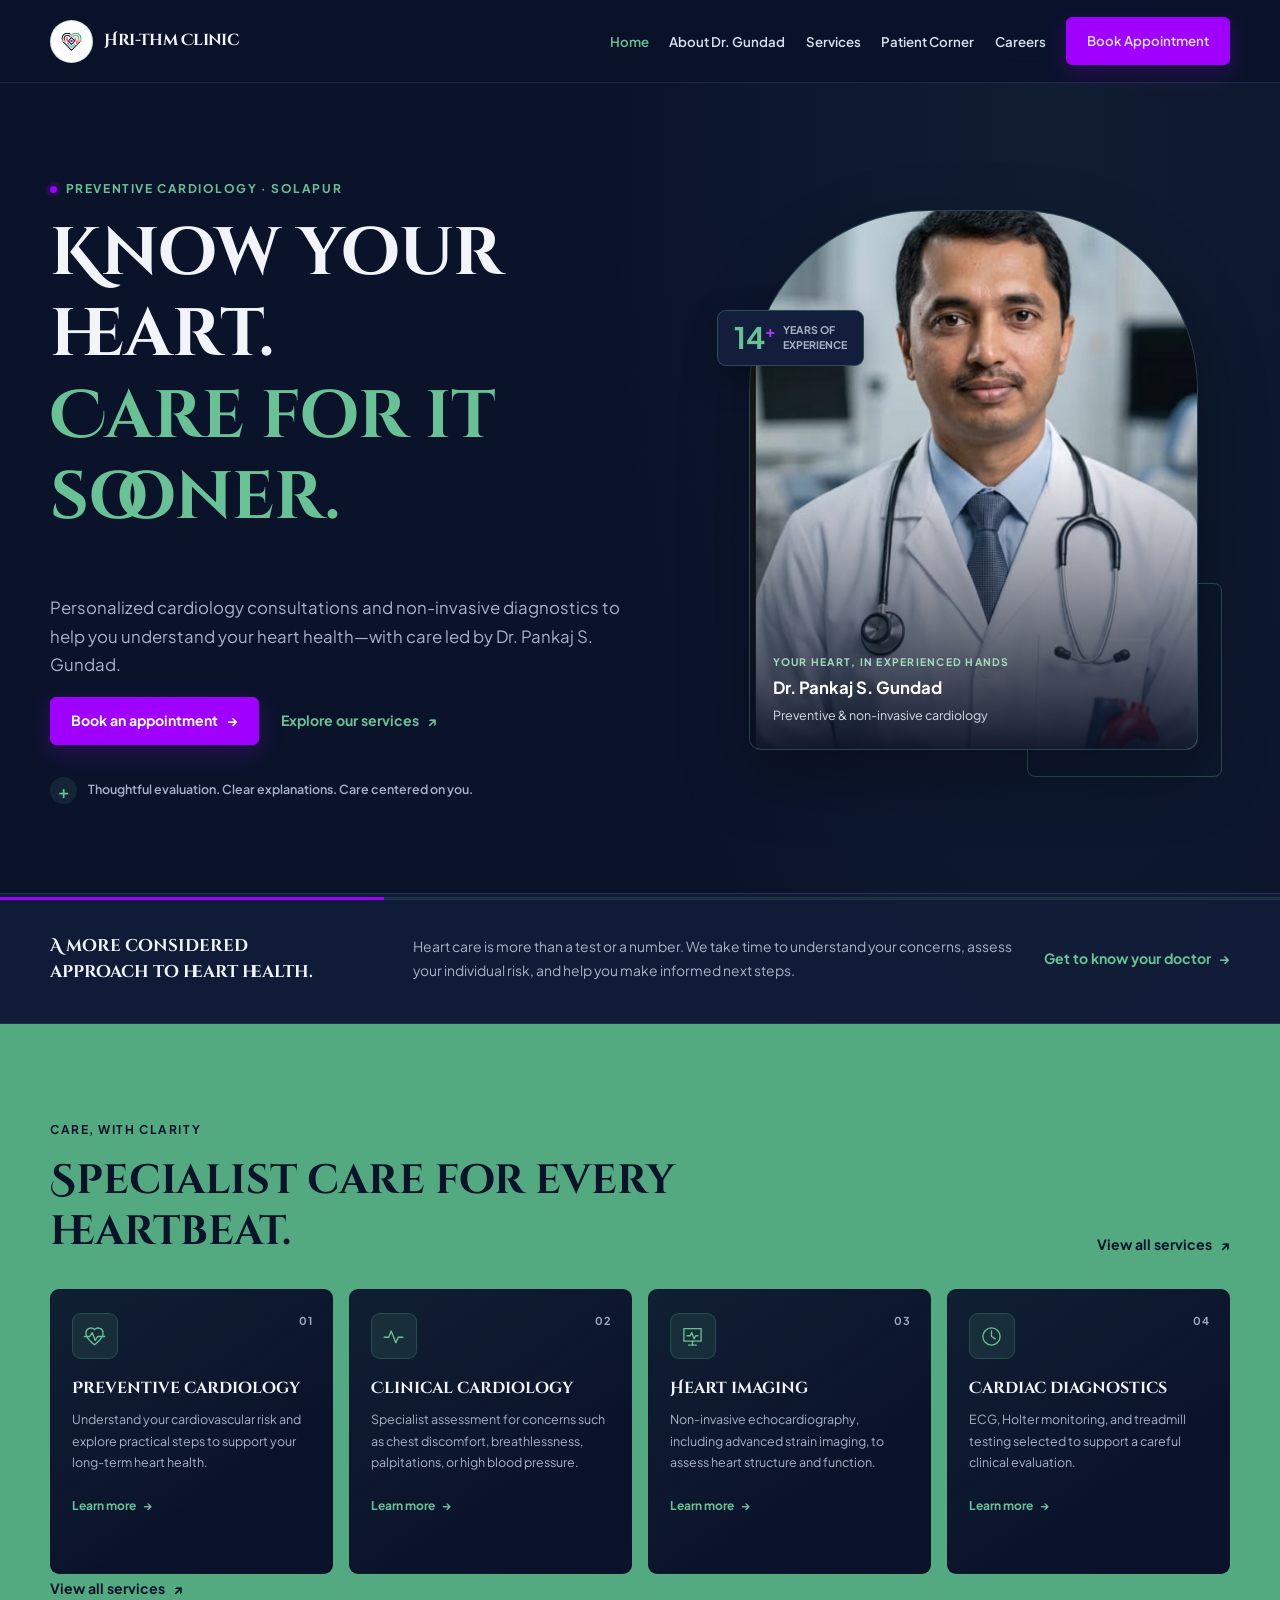
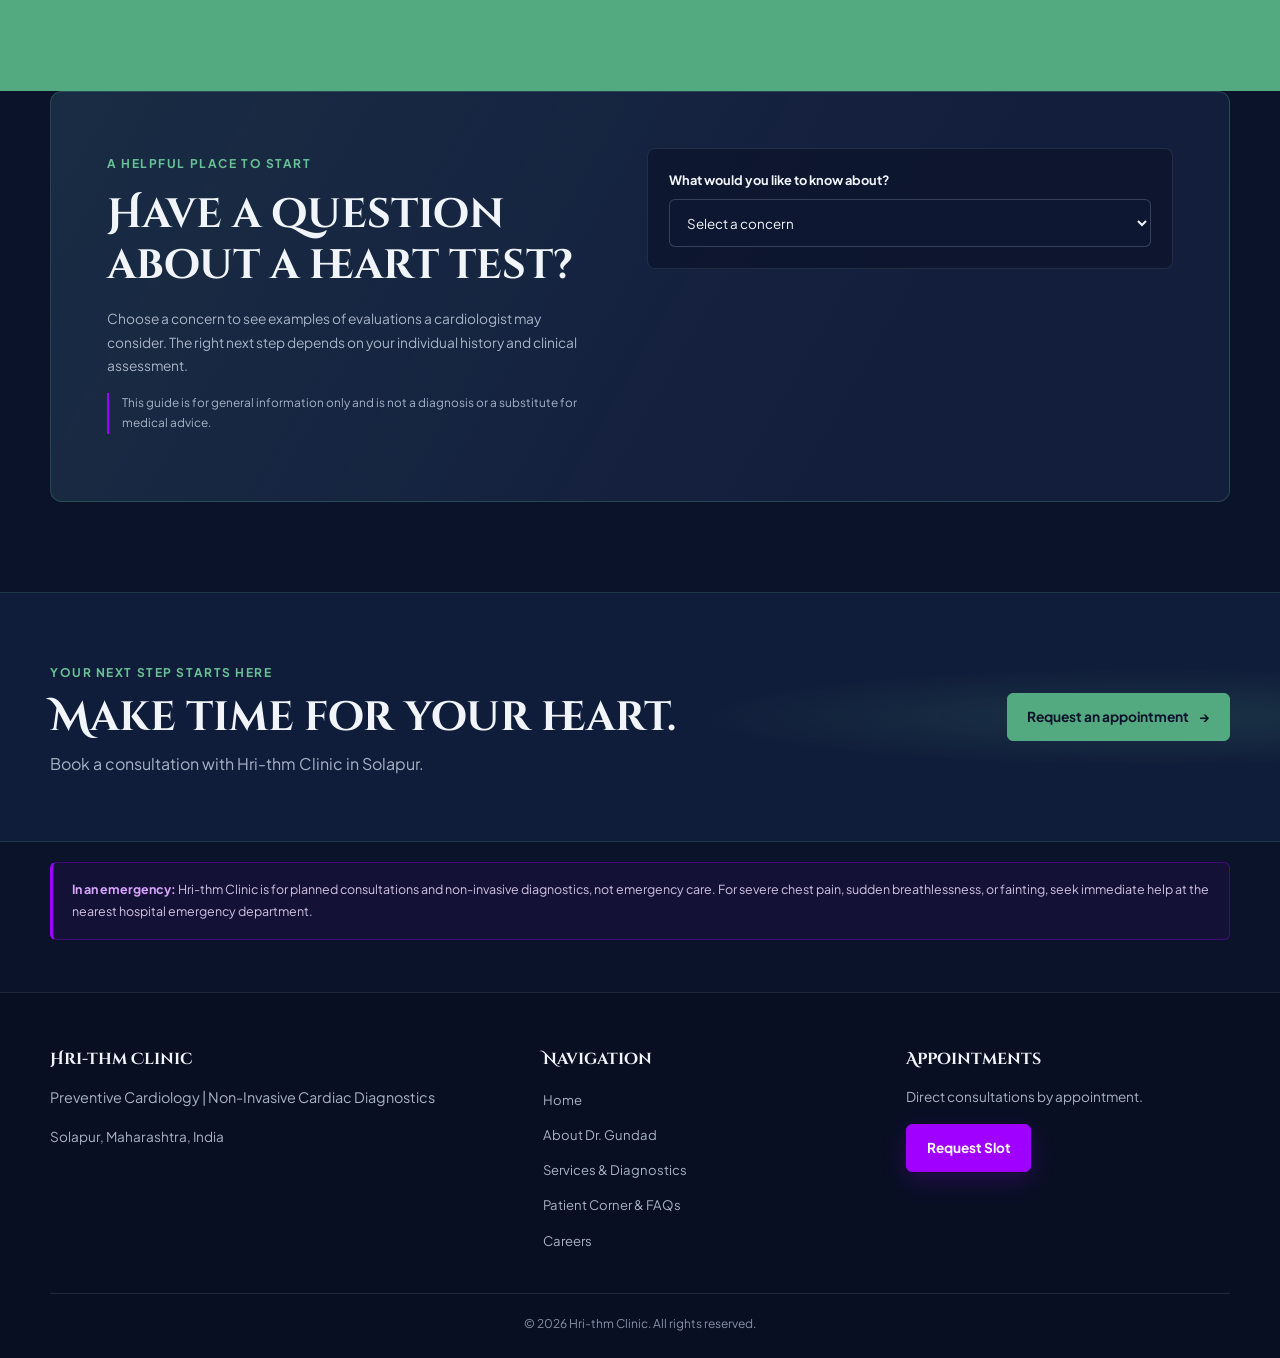
==== index.html @ 743bf2ef "Initial commit coded" ====
<!DOCTYPE html>
<html lang="en">
<head>
  <meta charset="UTF-8" />
  <meta name="viewport" content="width=device-width, initial-scale=1.0" />
  <meta name="theme-color" content="#0B132B" />
  <meta name="description" content="Thoughtful preventive cardiology and non-invasive cardiac diagnostics with Dr. Pankaj S. Gundad at Hri-thm Clinic, Solapur." />
  <title>Hri-thm Clinic | Preventive Cardiology in Solapur</title>
  <link rel="icon" href="images/favicon.svg" type="image/svg+xml" />
  <link rel="preconnect" href="https://fonts.googleapis.com" />
  <link rel="preconnect" href="https://fonts.gstatic.com" crossorigin />
  <link href="https://fonts.googleapis.com/css2?family=Cinzel+Decorative:wght@700&family=Plus+Jakarta+Sans:wght@400;500;600;700&display=swap" rel="stylesheet" />
  <link rel="stylesheet" href="css/styles.css" />
</head>
<body class="home-page">
  <a class="skip-link" href="#main-content">Skip to content</a>
  <div id="site-header"></div>

  <main id="main-content">
    <section class="home-hero">
      <div class="container home-hero-grid">
        <div class="home-hero-copy">
          <span class="home-eyebrow"><span class="eyebrow-dot"></span> Preventive cardiology · Solapur</span>
          <h1>Know your heart.<br /><span>Care for it sooner.</span></h1>
          <p>Personalized cardiology consultations and non-invasive diagnostics to help you understand your heart health—with care led by Dr. Pankaj S. Gundad.</p>
          <div class="home-hero-actions">
            <a href="book-appointment.html" class="btn btn-violet">Book an appointment <span aria-hidden="true">→</span></a>
            <a href="services.html" class="text-link">Explore our services <span aria-hidden="true">↗</span></a>
          </div>
          <div class="home-hero-note">
            <span class="note-mark" aria-hidden="true">+</span>
            <span>Thoughtful evaluation. Clear explanations. Care centered on you.</span>
          </div>
        </div>

        <div class="home-hero-visual">
          <div class="portrait-frame">
            <img src="images/dr-pankaj-gundad-pic.jpeg" alt="Dr. Pankaj S. Gundad, cardiologist at Hri-thm Clinic" fetchpriority="high" />
            <div class="portrait-caption">
              <span class="caption-label">Your heart, in experienced hands</span>
              <strong>Dr. Pankaj S. Gundad</strong>
              <span>Preventive &amp; non-invasive cardiology</span>
            </div>
          </div>
          <div class="experience-stamp" aria-label="Over 14 years of experience">
            <span class="stamp-number">14<span>+</span></span>
            <span class="stamp-copy">years of<br />experience</span>
          </div>
          <div class="visual-accent" aria-hidden="true"></div>
        </div>
      </div>
      <div class="hero-bottom-rule" aria-hidden="true"><span></span></div>
    </section>

    <section class="home-intro" aria-label="Our approach">
      <div class="container intro-grid">
        <p class="intro-kicker">A more considered<br />approach to heart health.</p>
        <p class="intro-copy">Heart care is more than a test or a number. We take time to understand your concerns, assess your individual risk, and help you make informed next steps.</p>
        <a class="intro-link" href="about.html">Get to know your doctor <span aria-hidden="true">→</span></a>
      </div>
    </section>

    <section class="home-services" id="services">
      <div class="container">
        <div class="section-heading home-section-heading">
          <div>
            <span class="home-eyebrow">Care, with clarity</span>
            <h2>Specialist care for every heartbeat.</h2>
          </div>
          <a class="text-link desktop-link" href="services.html">View all services <span aria-hidden="true">↗</span></a>
        </div>

        <div class="home-service-grid">
          <article class="home-service-card">
            <span class="service-index">01</span>
            <div class="home-service-icon" aria-hidden="true">
              <svg viewBox="0 0 32 32" fill="none"><path d="M27 11.5c0 7.5-11 15-11 15S5 19 5 11.5A6.5 6.5 0 0 1 16 7a6.5 6.5 0 0 1 11 4.5Z"/><path d="M3 16h7l3-5 4 10 3-5h9"/></svg>
            </div>
            <h3>Preventive cardiology</h3>
            <p>Understand your cardiovascular risk and explore practical steps to support your long-term heart health.</p>
            <a href="services.html" aria-label="Learn more about preventive cardiology">Learn more <span aria-hidden="true">→</span></a>
          </article>

          <article class="home-service-card">
            <span class="service-index">02</span>
            <div class="home-service-icon" aria-hidden="true">
              <svg viewBox="0 0 32 32" fill="none"><path d="M4 17h6l3-8 6 15 3-7h6"/></svg>
            </div>
            <h3>Clinical cardiology</h3>
            <p>Specialist assessment for concerns such as chest discomfort, breathlessness, palpitations, or high blood pressure.</p>
            <a href="services.html" aria-label="Learn more about clinical cardiology">Learn more <span aria-hidden="true">→</span></a>
          </article>

          <article class="home-service-card">
            <span class="service-index">03</span>
            <div class="home-service-icon" aria-hidden="true">
              <svg viewBox="0 0 32 32" fill="none"><path d="M5 6h22v16H5z"/><path d="M11 27h10M16 22v5M9 15h4l2-4 3 8 2-4h3"/></svg>
            </div>
            <h3>Heart imaging</h3>
            <p>Non-invasive echocardiography, including advanced strain imaging, to assess heart structure and function.</p>
            <a href="services.html" aria-label="Learn more about heart imaging">Learn more <span aria-hidden="true">→</span></a>
          </article>

          <article class="home-service-card">
            <span class="service-index">04</span>
            <div class="home-service-icon" aria-hidden="true">
              <svg viewBox="0 0 32 32" fill="none"><circle cx="16" cy="16" r="11"/><path d="M16 9v7l5 3"/></svg>
            </div>
            <h3>Cardiac diagnostics</h3>
            <p>ECG, Holter monitoring, and treadmill testing selected to support a careful clinical evaluation.</p>
            <a href="services.html" aria-label="Learn more about cardiac diagnostics">Learn more <span aria-hidden="true">→</span></a>
          </article>
        </div>
        <a class="text-link mobile-link" href="services.html">View all services <span aria-hidden="true">↗</span></a>
      </div>
    </section>

    <section class="home-finder" aria-labelledby="finder-heading">
      <div class="container">
        <div class="finder-panel">
          <div class="finder-copy">
            <span class="home-eyebrow">A helpful place to start</span>
            <h2 id="finder-heading">Have a question about a heart test?</h2>
            <p>Choose a concern to see examples of evaluations a cardiologist may consider. The right next step depends on your individual history and clinical assessment.</p>
            <p class="finder-disclaimer">This guide is for general information only and is not a diagnosis or a substitute for medical advice.</p>
          </div>
          <div class="finder-control">
            <label for="symptomSelector">What would you like to know about?</label>
            <select id="symptomSelector" class="finder-select">
              <option value="">Select a concern</option>
              <option value="palpitations">Palpitations or irregular heartbeats</option>
              <option value="breathless">Breathlessness or chest discomfort during activity</option>
              <option value="hypertension">High blood pressure or long-standing diabetes</option>
              <option value="family">Family history of premature heart disease</option>
              <option value="chemo">Heart monitoring during or after cancer therapy</option>
            </select>
            <div id="finderResult" class="finder-result" aria-live="polite" aria-atomic="true">
              <h3 id="resultTitle"></h3>
              <p id="resultDesc"></p>
            </div>
          </div>
        </div>
      </div>
    </section>

    <section class="home-cta">
      <div class="container home-cta-inner">
        <div>
          <span class="home-eyebrow">Your next step starts here</span>
          <h2>Make time for your heart.</h2>
          <p>Book a consultation with Hri-thm Clinic in Solapur.</p>
        </div>
        <a href="book-appointment.html" class="btn btn-light">Request an appointment <span aria-hidden="true">→</span></a>
      </div>
    </section>

    <div class="container home-emergency-wrap">
      <aside class="emergency-banner" aria-label="Emergency notice">
        <strong>In an emergency:</strong> Hri-thm Clinic is for planned consultations and non-invasive diagnostics, not emergency care. For severe chest pain, sudden breathlessness, or fainting, seek immediate help at the nearest hospital emergency department.
      </aside>
    </div>
  </main>

  <div id="site-footer"></div>
  <script src="assets/main.js"></script>
  <script src="assets/test-finder.js"></script>
</body>
</html>
---- css/styles.css ----
:root {
  color-scheme: dark;
  --navy: #0B132B;
  --navy-deep: #080F23;
  --navy-raised: #131E3D;
  --navy-soft: #1A294A;
  --green: #53AA81;
  --green-bright: #69C295;
  --green-muted: rgba(83, 170, 129, 0.13);
  --violet: #9F00FF;
  --violet-hover: #B733FF;
  --text: #F1F5F9;
  --muted: #A7B3C5;
  --bg-dark: var(--navy);
  --card-bg: var(--navy-raised);
  --brand-green: var(--green);
  --text-muted: var(--muted);
  --line: rgba(148, 163, 184, 0.16);
  --font-heading: 'Cinzel Decorative', Georgia, serif;
  --font-body: 'TT Drugs', 'Plus Jakarta Sans', Arial, sans-serif;
  --container: 1180px;
}

* {
  box-sizing: border-box;
}

html {
  scroll-behavior: smooth;
}

body {
  min-width: 320px;
  margin: 0;
  overflow-x: hidden;
  background:
    radial-gradient(ellipse at 82% 4%, rgba(83, 170, 129, 0.07), transparent 28rem),
    var(--navy);
  color: var(--text);
  font-family: var(--font-body);
  font-size: 16px;
  line-height: 1.7;
}

body,
button,
input,
select,
textarea {
  font-family: var(--font-body);
}

img {
  display: block;
  max-width: 100%;
}

a {
  color: var(--green-bright);
}

a:focus-visible,
button:focus-visible,
input:focus-visible,
select:focus-visible,
textarea:focus-visible,
summary:focus-visible {
  outline: 3px solid var(--violet);
  outline-offset: 4px;
}

h1,
h2,
h3,
h4,
.brand-font {
  margin-top: 0;
  color: var(--text);
  font-family: var(--font-heading);
  font-weight: 700;
  line-height: 1.25;
}

h1 {
  font-size: clamp(2.2rem, 5vw, 4.25rem);
}

h2 {
  font-size: clamp(1.7rem, 3.2vw, 2.65rem);
}

h3 {
  font-size: 1.2rem;
}

p {
  margin-top: 0;
  color: var(--muted);
}

.container {
  width: min(var(--container), calc(100% - 3rem));
  margin-inline: auto;
}

.skip-link {
  position: absolute;
  z-index: 2000;
  top: -4rem;
  left: 1rem;
  padding: 0.65rem 1rem;
  border-radius: 0 0 8px 8px;
  background: var(--green);
  color: var(--navy);
  font-weight: 700;
}

.skip-link:focus {
  top: 0;
}

header {
  position: sticky;
  z-index: 1000;
  top: 0;
  border-bottom: 1px solid var(--line);
  background: rgba(11, 19, 43, 0.94);
  backdrop-filter: blur(18px);
}

.nav-wrapper {
  position: relative;
  display: flex;
  min-height: 82px;
  align-items: center;
  justify-content: space-between;
  gap: 1.5rem;
}

.brand-logo {
  display: inline-flex;
  flex: 0 0 auto;
  align-items: center;
  gap: 0.7rem;
  color: var(--text);
  text-decoration: none;
}

.brand-logo img {
  width: 43px;
  height: 43px;
  padding: 3px;
  border: 1px solid rgba(83, 170, 129, 0.3);
  border-radius: 50%;
  background: #fff;
  object-fit: contain;
}

.brand-logo span {
  font-family: var(--font-heading);
  font-size: 1rem;
  font-weight: 700;
  letter-spacing: -0.035em;
}

.nav-links {
  display: flex;
  align-items: center;
  gap: clamp(0.75rem, 1.6vw, 1.5rem);
  margin: 0;
  padding: 0;
  list-style: none;
}

.nav-links a {
  color: #D8E0EB;
  font-size: 0.83rem;
  font-weight: 600;
  text-decoration: none;
  transition: color 180ms ease, background 180ms ease;
}

.nav-links a:hover,
.nav-links a.active:not(.btn) {
  color: var(--green-bright);
}

.nav-toggle {
  display: none;
  width: 44px;
  height: 44px;
  padding: 10px;
  border: 1px solid rgba(83, 170, 129, 0.35);
  border-radius: 8px;
  background: var(--navy-raised);
  cursor: pointer;
}

.nav-toggle span {
  display: block;
  width: 100%;
  height: 2px;
  margin: 4px 0;
  border-radius: 2px;
  background: var(--text);
}

.btn {
  display: inline-flex;
  min-height: 48px;
  align-items: center;
  justify-content: center;
  gap: 0.55rem;
  padding: 0.75rem 1.25rem;
  border: 1px solid transparent;
  border-radius: 6px;
  font-size: 0.88rem;
  font-weight: 700;
  line-height: 1.2;
  text-align: center;
  text-decoration: none;
  cursor: pointer;
  transition: background 180ms ease, border-color 180ms ease, transform 180ms ease, box-shadow 180ms ease;
}

.btn:hover {
  transform: translateY(-2px);
}

.btn-violet {
  border-color: var(--violet);
  background: var(--violet);
  color: #fff;
  box-shadow: 0 8px 24px rgba(159, 0, 255, 0.2);
}

.btn-violet:hover {
  border-color: var(--violet-hover);
  background: var(--violet-hover);
  color: #fff;
  box-shadow: 0 10px 28px rgba(159, 0, 255, 0.32);
}

.btn-outline-green {
  border-color: var(--green);
  background: transparent;
  color: var(--green-bright);
}

.btn-outline-green:hover {
  background: var(--green-muted);
}

section {
  padding-block: clamp(3.5rem, 7vw, 6rem);
}

.hero,
.page-hero {
  position: relative;
  overflow: hidden;
  padding-block: clamp(3.5rem, 7vw, 6rem);
  border-bottom: 1px solid var(--line);
  background:
    radial-gradient(ellipse at 82% 30%, rgba(83, 170, 129, 0.12), transparent 32rem),
    linear-gradient(120deg, var(--navy) 15%, #0e1a35 100%);
}

.hero-grid {
  display: grid;
  grid-template-columns: minmax(0, 1.15fr) minmax(280px, 0.85fr);
  align-items: center;
  gap: clamp(2.5rem, 7vw, 6rem);
}

.hero-tag,
.eyebrow {
  display: inline-flex;
  align-items: center;
  gap: 0.55rem;
  margin-bottom: 1rem;
  color: var(--green-bright);
  font-size: 0.75rem;
  font-weight: 700;
  letter-spacing: 0.13em;
  line-height: 1.5;
  text-transform: uppercase;
}

.hero-tag::before,
.eyebrow::before {
  width: 7px;
  height: 7px;
  border-radius: 50%;
  background: var(--violet);
  box-shadow: 0 0 0 4px rgba(159, 0, 255, 0.14);
  content: "";
}

.hero h1,
.page-hero h1 {
  max-width: 780px;
  margin-bottom: 1.25rem;
  color: #fff;
  font-size: clamp(2.2rem, 4.6vw, 3.8rem);
}

.hero-content > p,
.page-hero p {
  max-width: 650px;
  margin-bottom: 1.5rem;
  font-size: 1.02rem;
}

.hero-content .hero-lead {
  color: var(--green-bright);
  font-size: 1.05rem;
  font-weight: 600;
}

.hero-actions {
  display: flex;
  flex-wrap: wrap;
  gap: 0.85rem;
}

.hero-card-preview {
  position: relative;
  padding: clamp(1.5rem, 4vw, 2.5rem);
  border: 1px solid rgba(83, 170, 129, 0.3);
  border-radius: 12px;
  background:
    linear-gradient(145deg, rgba(83, 170, 129, 0.1), transparent 70%),
    var(--navy-raised);
  text-align: center;
  box-shadow: 0 24px 70px rgba(0, 0, 0, 0.2);
}

.hero-card-preview img {
  width: 136px;
  height: 136px;
  margin: 0 auto 1.2rem;
  border: 3px solid var(--green);
  border-radius: 50%;
  background: var(--navy-soft);
  object-fit: cover;
  object-position: center 24%;
}

.hero-card-preview h3 {
  margin-bottom: 0.45rem;
}

.hero-card-preview h2 {
  margin-bottom: 0.45rem;
  font-size: 1.25rem;
}

.hero-card-preview p {
  margin-bottom: 0.6rem;
  font-size: 0.88rem;
}

.badge-list {
  display: flex;
  flex-wrap: wrap;
  justify-content: center;
  gap: 0.5rem;
  margin-top: 1rem;
}

.badge {
  padding: 0.35rem 0.65rem;
  border: 1px solid rgba(83, 170, 129, 0.35);
  border-radius: 999px;
  background: var(--green-muted);
  color: #9DDBB9;
  font-size: 0.7rem;
  font-weight: 600;
}

.section-header {
  max-width: 760px;
  margin: 0 auto 2.5rem;
  text-align: center;
}

.section-header h2 {
  margin-bottom: 0.75rem;
}

.section-header p {
  margin-bottom: 0;
}

.services-grid {
  display: grid;
  grid-template-columns: repeat(auto-fit, minmax(min(100%, 250px), 1fr));
  gap: 1.2rem;
}

.service-card {
  position: relative;
  padding: 1.6rem;
  border: 1px solid rgba(83, 170, 129, 0.2);
  border-radius: 9px;
  background:
    linear-gradient(145deg, rgba(83, 170, 129, 0.055), transparent 65%),
    var(--navy-raised);
  transition: border-color 200ms ease, transform 200ms ease, box-shadow 200ms ease;
}

.service-card:hover {
  transform: translateY(-3px);
  border-color: rgba(83, 170, 129, 0.58);
  box-shadow: 0 18px 34px rgba(0, 0, 0, 0.16);
}

.service-card h3 {
  margin-bottom: 0.65rem;
  color: var(--text);
  font-size: 1.05rem;
}

.service-card p {
  margin-bottom: 0;
  font-size: 0.88rem;
  line-height: 1.75;
}

.service-icon {
  display: grid;
  width: 46px;
  height: 46px;
  margin-bottom: 1.1rem;
  place-items: center;
  border: 1px solid rgba(83, 170, 129, 0.25);
  border-radius: 9px;
  background: var(--green-muted);
  color: var(--green-bright);
}

.home-page .home-hero {
  padding-block: clamp(3.5rem, 7vw, 6.5rem);
}

.home-page .home-hero-grid {
  display: grid;
  grid-template-columns: minmax(0, 1.1fr) minmax(280px, 0.9fr);
  align-items: center;
  gap: clamp(2.5rem, 6vw, 6rem);
}

.home-page .home-hero-copy {
  position: relative;
  z-index: 1;
}

.home-eyebrow {
  display: inline-flex;
  align-items: center;
  gap: 0.55rem;
  margin-bottom: 1rem;
  color: var(--green-bright);
  font-size: 0.75rem;
  font-weight: 700;
  letter-spacing: 0.13em;
  line-height: 1.5;
  text-transform: uppercase;
}

.eyebrow-dot {
  width: 7px;
  height: 7px;
  border-radius: 50%;
  background: var(--violet);
  box-shadow: 0 0 0 4px rgba(159, 0, 255, 0.14);
}

.home-page .home-hero h1 {
  max-width: 700px;
  font-size: clamp(2.65rem, 5.2vw, 4.35rem);
  line-height: 1.22;
}

.home-page .home-hero h1 span,
.accent-text {
  color: var(--green-bright);
}

.home-page .home-hero-copy > p {
  max-width: 590px;
  font-size: 1.05rem;
}

.home-page .home-hero-actions {
  display: flex;
  flex-wrap: wrap;
  align-items: center;
  gap: 1rem 1.4rem;
}

.home-page .text-link,
.home-page .intro-link {
  display: inline-flex;
  align-items: center;
  gap: 0.5rem;
  color: var(--green-bright);
  font-size: 0.88rem;
  font-weight: 700;
  text-decoration: none;
}

.home-page .text-link:hover,
.home-page .intro-link:hover {
  color: #B4E9CA;
}

.home-page .home-hero-note {
  display: flex;
  align-items: center;
  gap: 0.7rem;
  margin-top: 2rem;
  color: var(--muted);
  font-size: 0.78rem;
  font-weight: 600;
}

.home-page .note-mark {
  display: grid;
  width: 27px;
  height: 27px;
  flex: 0 0 auto;
  place-items: center;
  border-radius: 50%;
  background: var(--green-muted);
  color: var(--green-bright);
  font-size: 1.1rem;
}

.home-page .home-hero-visual {
  position: relative;
  width: min(100%, 465px);
  margin-inline: auto;
  padding: 0 1rem 1rem 0;
}

.home-page .portrait-frame {
  position: relative;
  height: clamp(390px, 43vw, 540px);
  overflow: hidden;
  border: 1px solid rgba(83, 170, 129, 0.28);
  border-radius: 180px 180px 12px 12px;
  background: var(--navy-raised);
  box-shadow: 0 25px 70px rgba(0, 0, 0, 0.32);
}

.home-page .portrait-frame::after {
  position: absolute;
  inset: 45% 0 0;
  background: linear-gradient(180deg, transparent, rgba(8, 15, 35, 0.94));
  content: "";
}

.home-page .portrait-frame img {
  width: 100%;
  height: 100%;
  object-fit: cover;
  object-position: center 25%;
}

.home-page .portrait-caption {
  position: absolute;
  z-index: 1;
  right: 1.4rem;
  bottom: 1.4rem;
  left: 1.4rem;
  display: flex;
  flex-direction: column;
  gap: 0.2rem;
}

.home-page .caption-label {
  color: #A6DBBE;
  font-size: 0.65rem;
  font-weight: 700;
  letter-spacing: 0.12em;
  text-transform: uppercase;
}

.home-page .portrait-caption strong {
  color: #fff;
  font-size: 1.05rem;
}

.home-page .portrait-caption > span:last-child {
  color: #D4DCE6;
  font-size: 0.78rem;
}

.home-page .experience-stamp {
  position: absolute;
  z-index: 2;
  top: 18%;
  left: -2rem;
  display: flex;
  align-items: center;
  gap: 0.45rem;
  padding: 0.75rem 1rem;
  border: 1px solid rgba(83, 170, 129, 0.35);
  border-radius: 9px;
  background: var(--navy-raised);
  box-shadow: 0 12px 34px rgba(0, 0, 0, 0.28);
}

.home-page .stamp-number {
  color: var(--green-bright);
  font-size: 1.85rem;
  font-weight: 700;
  line-height: 1;
}

.home-page .stamp-number span {
  color: var(--violet-hover);
  font-size: 1rem;
  vertical-align: top;
}

.home-page .stamp-copy {
  color: var(--muted);
  font-size: 0.66rem;
  font-weight: 700;
  line-height: 1.4;
  text-transform: uppercase;
}

.home-page .visual-accent {
  position: absolute;
  z-index: -1;
  right: -0.5rem;
  bottom: -0.7rem;
  width: 42%;
  height: 35%;
  border: 1px solid rgba(83, 170, 129, 0.38);
  border-radius: 8px;
}

.home-page .hero-bottom-rule {
  position: absolute;
  right: 0;
  bottom: 0;
  left: 0;
  height: 3px;
  background: rgba(83, 170, 129, 0.16);
}

.home-page .hero-bottom-rule span {
  display: block;
  width: 30%;
  height: 100%;
  background: var(--violet);
}

.home-intro {
  padding-block: 2.4rem;
  border-block: 1px solid var(--line);
  background: rgba(19, 30, 61, 0.7);
}

.intro-grid {
  display: grid;
  grid-template-columns: 0.8fr 1.45fr auto;
  align-items: center;
  gap: 2rem;
}

.intro-kicker {
  margin: 0;
  color: var(--text);
  font-family: var(--font-heading);
  font-size: 1.05rem;
  font-weight: 700;
  line-height: 1.55;
}

.intro-copy {
  max-width: 650px;
  margin: 0;
  font-size: 0.87rem;
}

.home-services {
  padding-block: clamp(4rem, 7vw, 6rem);
  background: var(--green);
}

.home-section-heading .home-eyebrow {
  color: var(--navy);
}

.home-section-heading .text-link,
.home-section-heading .mobile-link {
  color: var(--navy);
}

.home-section-heading .text-link:hover,
.home-section-heading .mobile-link:hover,
.home-services .mobile-link:hover {
  color: var(--navy);
  text-decoration: underline;
  text-decoration-color: var(--violet);
  text-underline-offset: 4px;
}

.home-section-heading h2 {
  color: var(--navy);
}

.section-heading {
  display: flex;
  align-items: end;
  justify-content: space-between;
  gap: 2rem;
  margin-bottom: 2rem;
}

.section-heading h2 {
  max-width: 720px;
  margin: 0;
}

.home-service-grid {
  display: grid;
  grid-template-columns: repeat(4, minmax(0, 1fr));
  gap: 1rem;
}

.home-service-card {
  position: relative;
  min-height: 285px;
  padding: 1.45rem 1.3rem;
  border: 1px solid rgba(11, 19, 43, 0.18);
  border-radius: 9px;
  background: linear-gradient(145deg, rgba(83, 170, 129, 0.08), transparent 66%), var(--navy);
  transition: transform 180ms ease, border-color 180ms ease, box-shadow 180ms ease;
}

.home-service-card:hover {
  transform: translateY(-4px);
  border-color: var(--violet);
  box-shadow: 0 18px 38px rgba(0, 0, 0, 0.18);
}

.service-index {
  position: absolute;
  top: 1.35rem;
  right: 1.2rem;
  color: #9BAAC0;
  font-size: 0.68rem;
  font-weight: 700;
  letter-spacing: 0.08em;
}

.home-service-icon {
  display: grid;
  width: 46px;
  height: 46px;
  margin-bottom: 1.2rem;
  place-items: center;
  border: 1px solid rgba(83, 170, 129, 0.25);
  border-radius: 9px;
  background: var(--green-muted);
  color: var(--green-bright);
}

.home-service-icon svg {
  width: 25px;
  height: 25px;
  stroke: currentColor;
  stroke-linecap: round;
  stroke-linejoin: round;
  stroke-width: 1.7;
}

.home-service-card h3 {
  margin-bottom: 0.65rem;
  font-size: 1rem;
}

.home-service-card p {
  margin-bottom: 1rem;
  font-size: 0.78rem;
  line-height: 1.75;
}

.home-service-card a {
  display: inline-flex;
  gap: 0.45rem;
  color: var(--green-bright);
  font-size: 0.75rem;
  font-weight: 700;
  text-decoration: none;
}

.home-service-card a:hover {
  color: var(--green-bright);
  text-decoration: underline;
  text-decoration-color: var(--violet);
  text-underline-offset: 4px;
}

.home-services .mobile-link {
  color: var(--navy);
}

.mobile-link {
  display: none;
}

.home-finder {
  padding-block: 0 clamp(4rem, 7vw, 6rem);
}

.finder-panel {
  display: grid;
  grid-template-columns: 0.95fr 1.05fr;
  align-items: start;
  gap: clamp(2rem, 5vw, 5rem);
  padding: clamp(1.7rem, 5vw, 3.5rem);
  border: 1px solid rgba(83, 170, 129, 0.28);
  border-radius: 12px;
  background: linear-gradient(120deg, rgba(83, 170, 129, 0.1), transparent 70%), var(--navy-raised);
}

.finder-copy h2 {
  max-width: 490px;
  margin-bottom: 1rem;
}

.finder-copy > p {
  max-width: 490px;
  font-size: 0.86rem;
}

.finder-copy .finder-disclaimer {
  margin-top: 1rem;
  padding-left: 0.8rem;
  border-left: 2px solid var(--violet);
  font-size: 0.74rem;
}

.finder-control {
  padding: 1.3rem;
  border: 1px solid var(--line);
  border-radius: 8px;
  background: rgba(8, 15, 35, 0.52);
}

.finder-control label,
.form-field label {
  display: block;
  margin-bottom: 0.5rem;
  color: var(--text);
  font-size: 0.8rem;
  font-weight: 700;
}

.finder-select,
.form-field input,
.form-field select,
.form-field textarea {
  width: 100%;
  min-height: 48px;
  padding: 0.75rem 0.85rem;
  border: 1px solid rgba(148, 163, 184, 0.3);
  border-radius: 6px;
  background: #0D1731;
  color: var(--text);
  font: inherit;
  font-size: 0.84rem;
}

.form-field textarea {
  min-height: 130px;
  resize: vertical;
}

.finder-select:focus,
.form-field input:focus,
.form-field select:focus,
.form-field textarea:focus {
  border-color: var(--green);
}

.finder-result {
  display: none;
  margin-top: 1rem;
  padding: 1rem;
  border: 1px solid rgba(83, 170, 129, 0.25);
  border-left: 3px solid var(--violet);
  border-radius: 5px;
  background: rgba(83, 170, 129, 0.07);
  text-align: left;
}

.finder-result h3 {
  margin-bottom: 0.5rem;
  color: var(--green-bright);
  font-family: var(--font-body);
  font-size: 0.9rem;
}

.finder-result p {
  margin: 0;
  font-size: 0.78rem;
}

.home-cta {
  padding-block: clamp(2.8rem, 5vw, 4rem);
  background:
    radial-gradient(ellipse at 90% 50%, rgba(83, 170, 129, 0.16), transparent 28rem),
    #101D3A;
  border-block: 1px solid rgba(83, 170, 129, 0.18);
}

.home-cta-inner {
  display: flex;
  align-items: center;
  justify-content: space-between;
  gap: 2rem;
}

.home-cta .home-eyebrow {
  margin-bottom: 0.6rem;
  color: var(--green-bright);
}

.home-cta h2 {
  margin-bottom: 0.45rem;
}

.home-cta p {
  margin: 0;
}

.btn-light {
  display: inline-flex;
  min-height: 48px;
  flex: 0 0 auto;
  align-items: center;
  justify-content: center;
  gap: 0.6rem;
  padding: 0.75rem 1.2rem;
  border: 1px solid var(--green);
  border-radius: 6px;
  background: var(--green);
  color: var(--navy);
  font-size: 0.86rem;
  font-weight: 700;
  text-decoration: none;
  transition: background 180ms ease, transform 180ms ease;
}

.btn-light:hover {
  transform: translateY(-2px);
  background: var(--green-bright);
  color: var(--navy);
}

.home-emergency-wrap {
  padding-block: 1.25rem;
}

.emergency-banner {
  padding: 1rem 1.2rem;
  border: 1px solid rgba(159, 0, 255, 0.35);
  border-left: 3px solid var(--violet);
  border-radius: 6px;
  background: rgba(159, 0, 255, 0.055);
  color: #D3C3E2;
  font-size: 0.78rem;
  line-height: 1.75;
}

.emergency-banner strong {
  color: #D9A6FF;
}

.content-section {
  padding-block: clamp(3.5rem, 7vw, 5.5rem);
}

.content-section + .content-section {
  border-top: 1px solid var(--line);
}

.content-section-tinted {
  background: var(--green);
}

.content-section-tinted > .container > .section-header h2,
.content-section-tinted > .container > .section-header p,
.content-section-tinted > .container > .content-narrow > h2,
.content-section-tinted > .container > .content-narrow > p,
.content-section-tinted > .container > .inline-cta h2,
.content-section-tinted > .container > .inline-cta p {
  color: var(--navy);
}

.content-section-tinted .eyebrow {
  color: var(--navy);
}

.content-narrow {
  max-width: 900px;
  margin-inline: auto;
}

.section-title {
  margin-bottom: 1rem;
  padding-bottom: 0.8rem;
  border-bottom: 1px solid rgba(83, 170, 129, 0.3);
  color: var(--green-bright);
  font-size: clamp(1.35rem, 2.7vw, 1.85rem);
}

.content-copy p {
  margin-bottom: 1.15rem;
}

.content-copy p:last-child {
  margin-bottom: 0;
}

.principles-grid {
  display: grid;
  grid-template-columns: repeat(auto-fit, minmax(min(100%, 230px), 1fr));
  gap: 1rem;
}

.principle-card {
  padding: 1.35rem;
  border: 1px solid rgba(83, 170, 129, 0.2);
  border-radius: 8px;
  background: var(--navy-raised);
}

.principle-card h3 {
  margin-bottom: 0.55rem;
  color: var(--text);
  font-size: 1rem;
}

.principle-card p {
  margin-bottom: 0;
  font-size: 0.84rem;
}

.category-section + .category-section {
  margin-top: 3.5rem;
}

.inline-cta {
  display: flex;
  align-items: center;
  justify-content: space-between;
  gap: 2rem;
  margin-top: 3rem;
  padding: 1.6rem;
  border: 1px solid rgba(83, 170, 129, 0.24);
  border-radius: 9px;
  background: var(--navy-raised);
}

.inline-cta h2 {
  margin-bottom: 0.35rem;
  font-size: 1.3rem;
}

.inline-cta p {
  margin: 0;
  font-size: 0.85rem;
}

.content-section-tinted .inline-cta {
  border-color: rgba(11, 19, 43, 0.22);
  background: rgba(11, 19, 43, 0.12);
}

.appointment-layout {
  display: grid;
  grid-template-columns: minmax(0, 1.2fr) minmax(260px, 0.8fr);
  align-items: start;
  gap: 1.5rem;
}

.form-panel,
.info-card,
.faq-item,
.career-panel {
  border: 1px solid rgba(83, 170, 129, 0.2);
  border-radius: 9px;
  background: var(--navy-raised);
}

.form-panel {
  padding: clamp(1.25rem, 4vw, 2rem);
}

.form-panel h2,
.info-card h2 {
  margin-bottom: 0.55rem;
  font-size: 1.35rem;
}

.form-panel > p,
.info-card > p {
  font-size: 0.86rem;
}

.form-grid {
  display: grid;
  grid-template-columns: repeat(2, minmax(0, 1fr));
  gap: 1rem;
  margin-top: 1.4rem;
}

.form-field-full {
  grid-column: 1 / -1;
}

.form-note {
  margin-top: 1rem;
  padding: 0.8rem 1rem;
  border-left: 2px solid var(--green);
  background: rgba(83, 170, 129, 0.07);
  font-size: 0.76rem;
}

.form-status {
  display: none;
  margin-top: 1rem;
  padding: 1rem;
  border: 1px solid rgba(83, 170, 129, 0.3);
  border-radius: 6px;
  background: rgba(83, 170, 129, 0.09);
  color: #B4E9CA;
  font-size: 0.84rem;
  white-space: pre-line;
}

.form-actions {
  margin-top: 1rem;
}

.info-card {
  padding: 1.5rem;
}

.info-card + .info-card {
  margin-top: 1rem;
}

.info-list {
  display: grid;
  gap: 0.9rem;
  margin: 1rem 0 0;
  padding: 0;
  list-style: none;
}

.info-list li {
  padding-left: 1rem;
  border-left: 2px solid var(--green);
  color: var(--muted);
  font-size: 0.83rem;
}

.faq-list {
  display: grid;
  gap: 0.75rem;
}

.faq-item {
  padding: 0 1.15rem;
}

.faq-item[open] {
  border-color: rgba(83, 170, 129, 0.48);
}

.faq-item summary {
  padding: 1rem 1.8rem 1rem 0;
  color: var(--text);
  font-weight: 700;
  cursor: pointer;
}

.faq-item p {
  margin: 0;
  padding: 0 0 1rem;
  font-size: 0.86rem;
}

.career-panel {
  display: grid;
  grid-template-columns: 1fr auto;
  align-items: center;
  gap: 2rem;
  padding: clamp(1.5rem, 4vw, 2.5rem);
  background: linear-gradient(125deg, rgba(83, 170, 129, 0.09), transparent 70%), var(--navy-raised);
}

.career-panel h2 {
  margin-bottom: 0.65rem;
}

.career-panel p {
  margin-bottom: 0;
}

.career-values {
  margin-top: 3rem;
}

footer {
  margin-top: 2rem;
  padding: 3.5rem 0 1.5rem;
  border-top: 1px solid var(--line);
  background: var(--navy-deep);
}

.footer-grid {
  display: grid;
  grid-template-columns: 1.4fr 1fr 1fr;
  gap: 2.5rem;
  margin-bottom: 2.5rem;
}

.footer-col h4 {
  margin-bottom: 1rem;
  color: var(--text);
  font-size: 1rem;
}

.footer-col p {
  margin-bottom: 0.55rem;
  font-size: 0.83rem;
}

.footer-links {
  margin: 0;
  padding: 0;
  list-style: none;
}

.footer-links li + li {
  margin-top: 0.5rem;
}

.footer-links a {
  color: var(--muted);
  font-size: 0.82rem;
  text-decoration: none;
}

.footer-links a:hover {
  color: var(--green-bright);
}

.copyright {
  padding-top: 1.25rem;
  border-top: 1px solid var(--line);
  color: #8492A7;
  font-size: 0.75rem;
  text-align: center;
}

@media (max-width: 1050px) {
  .nav-links {
    gap: 0.8rem;
  }

  .nav-links a {
    font-size: 0.76rem;
  }

  .brand-logo span {
    font-size: 0.88rem;
  }

  .home-service-grid {
    grid-template-columns: repeat(2, minmax(0, 1fr));
  }
}

@media (max-width: 900px) {
  .nav-wrapper {
    min-height: 72px;
  }

  .nav-toggle {
    display: block;
  }

  header nav {
    position: absolute;
    top: 100%;
    right: 0;
    left: 0;
    display: none;
    padding: 0 1.5rem 1rem;
    border: 1px solid var(--line);
    border-top: 0;
    background: var(--navy-raised);
    box-shadow: 0 18px 30px rgba(0, 0, 0, 0.22);
  }

  header.mobile-nav-open nav {
    display: block;
  }

  .nav-links {
    display: flex;
    align-items: stretch;
    flex-direction: column;
    gap: 0;
  }

  .nav-links li {
    border-top: 1px solid var(--line);
  }

  .nav-links li a:not(.btn) {
    display: block;
    padding: 0.75rem 0;
    font-size: 0.9rem;
  }

  .nav-links li:last-child {
    padding-top: 0.8rem;
    border-top: 0;
  }

  .nav-links .btn {
    width: 100%;
  }

  .hero-grid,
  .home-page .home-hero-grid,
  .finder-panel,
  .appointment-layout {
    grid-template-columns: 1fr;
  }

  .hero-card-preview {
    width: min(100%, 540px);
    margin-inline: auto;
  }

  .home-page .home-hero-visual {
    width: min(100%, 440px);
  }

  .intro-grid {
    grid-template-columns: 0.8fr 1.2fr;
    gap: 1rem 2rem;
  }

  .intro-link {
    grid-column: 2;
  }

  .footer-grid {
    grid-template-columns: 1fr 1fr;
  }

  .footer-col:first-child {
    grid-column: 1 / -1;
  }
}

@media (max-width: 640px) {
  .container {
    width: min(var(--container), calc(100% - 2rem));
  }

  .brand-logo img {
    width: 38px;
    height: 38px;
  }

  .brand-logo span {
    font-size: 0.82rem;
  }

  .hero,
  .page-hero {
    padding-block: 3.25rem;
  }

  .hero-content > p,
  .page-hero p {
    font-size: 0.92rem;
  }

  .home-page .home-hero {
    padding-block: 3.3rem 3.8rem;
  }

  .home-page .home-hero h1 {
    font-size: clamp(2.45rem, 11vw, 3.35rem);
  }

  .home-page .home-hero-copy > p {
    font-size: 0.94rem;
  }

  .home-page .home-hero-note {
    align-items: flex-start;
    font-size: 0.72rem;
  }

  .home-page .portrait-frame {
    height: min(115vw, 475px);
    border-radius: 145px 145px 10px 10px;
  }

  .home-page .experience-stamp {
    top: 14%;
    left: -0.45rem;
    padding: 0.6rem 0.75rem;
  }

  .home-page .stamp-number {
    font-size: 1.55rem;
  }

  .home-page .portrait-caption {
    right: 1rem;
    bottom: 1rem;
    left: 1rem;
  }

  .intro-grid {
    grid-template-columns: 1fr;
    gap: 0.75rem;
  }

  .intro-kicker br {
    display: none;
  }

  .intro-link {
    grid-column: auto;
    margin-top: 0.2rem;
  }

  .section-heading {
    align-items: flex-start;
  }

  .desktop-link {
    display: none !important;
  }

  .home-service-grid {
    grid-template-columns: 1fr;
  }

  .home-service-card {
    min-height: 0;
    padding: 1.25rem;
  }

  .mobile-link {
    display: inline-flex;
    margin-top: 1.25rem;
  }

  .finder-panel {
    gap: 1.3rem;
    padding: 1.25rem;
  }

  .finder-control {
    padding: 1rem;
  }

  .home-cta-inner,
  .inline-cta {
    align-items: flex-start;
    flex-direction: column;
  }

  .form-grid {
    grid-template-columns: 1fr;
  }

  .form-field-full {
    grid-column: auto;
  }

  .career-panel {
    grid-template-columns: 1fr;
    gap: 1.25rem;
  }

  .footer-grid {
    grid-template-columns: 1fr;
    gap: 1.6rem;
  }

  .footer-col:first-child {
    grid-column: auto;
  }
}

@media (prefers-reduced-motion: reduce) {
  *,
  *::before,
  *::after {
    scroll-behavior: auto !important;
    transition-duration: 0.01ms !important;
  }
}
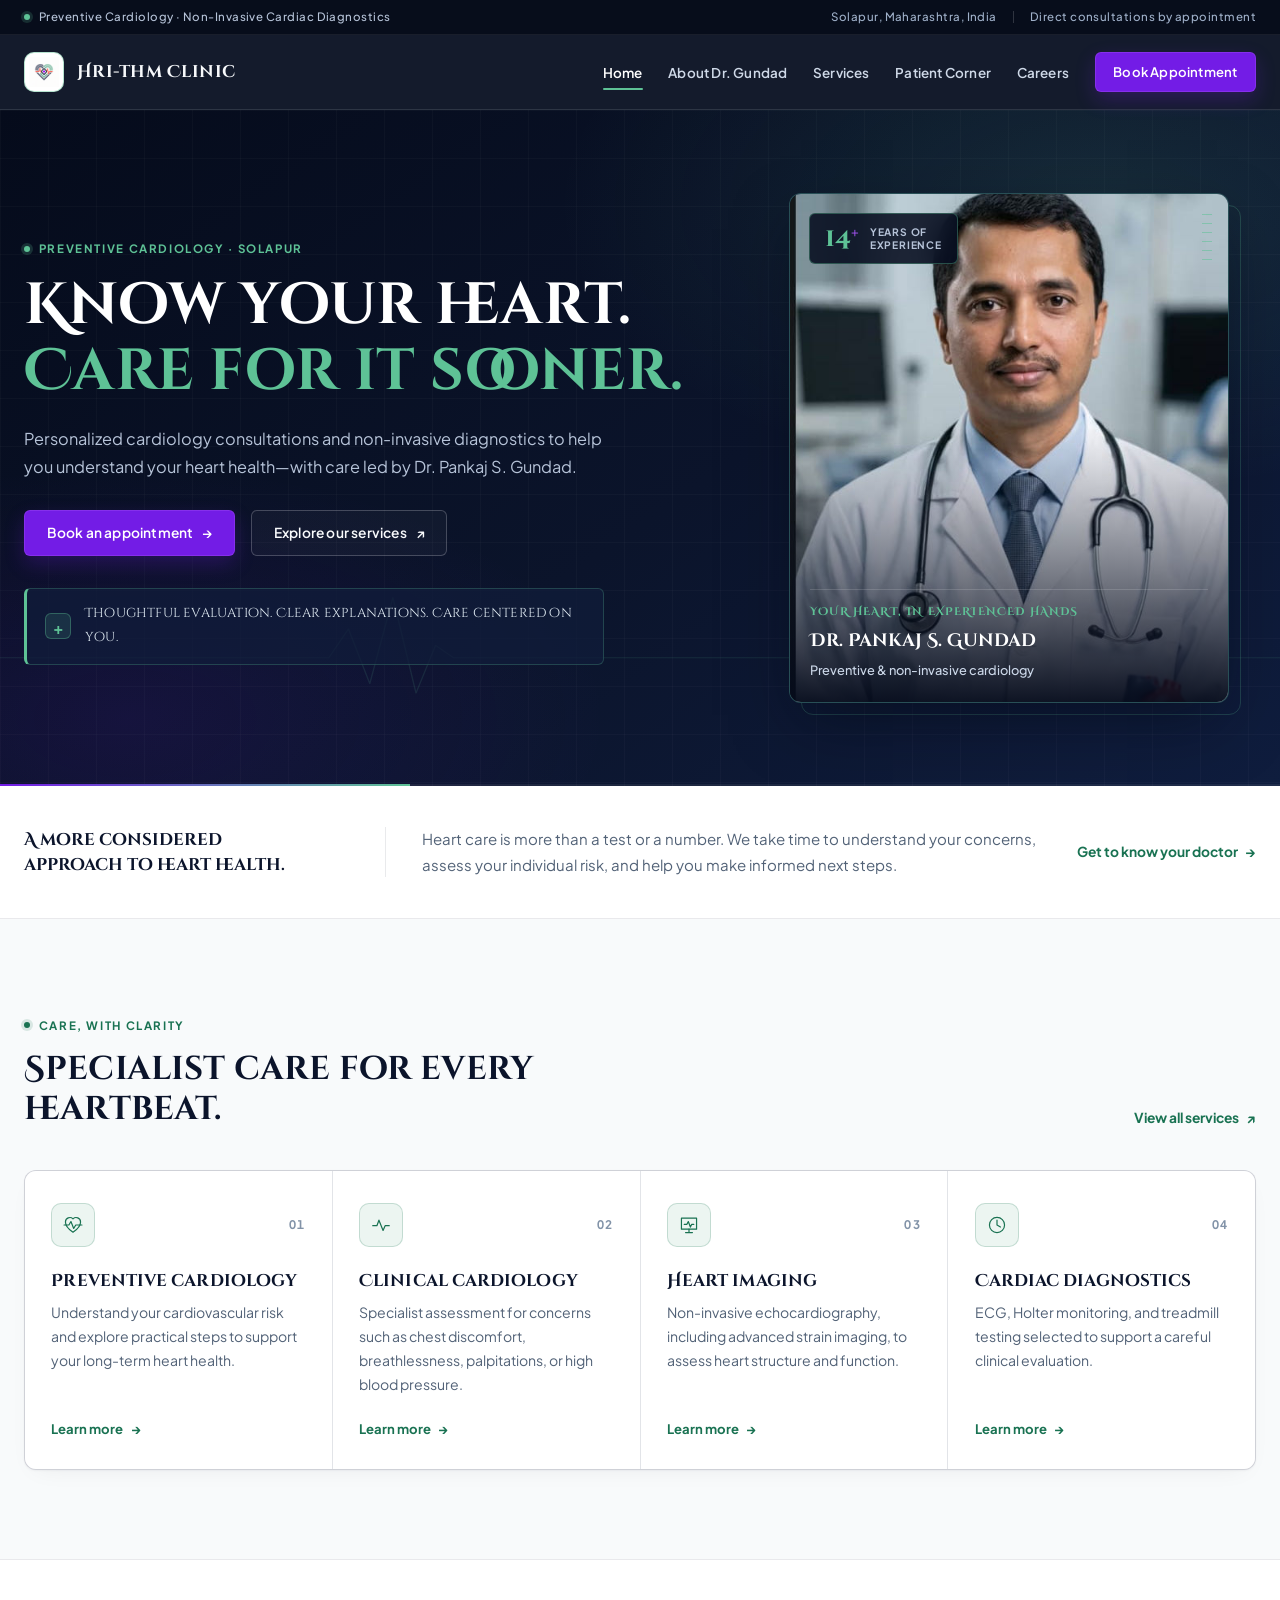
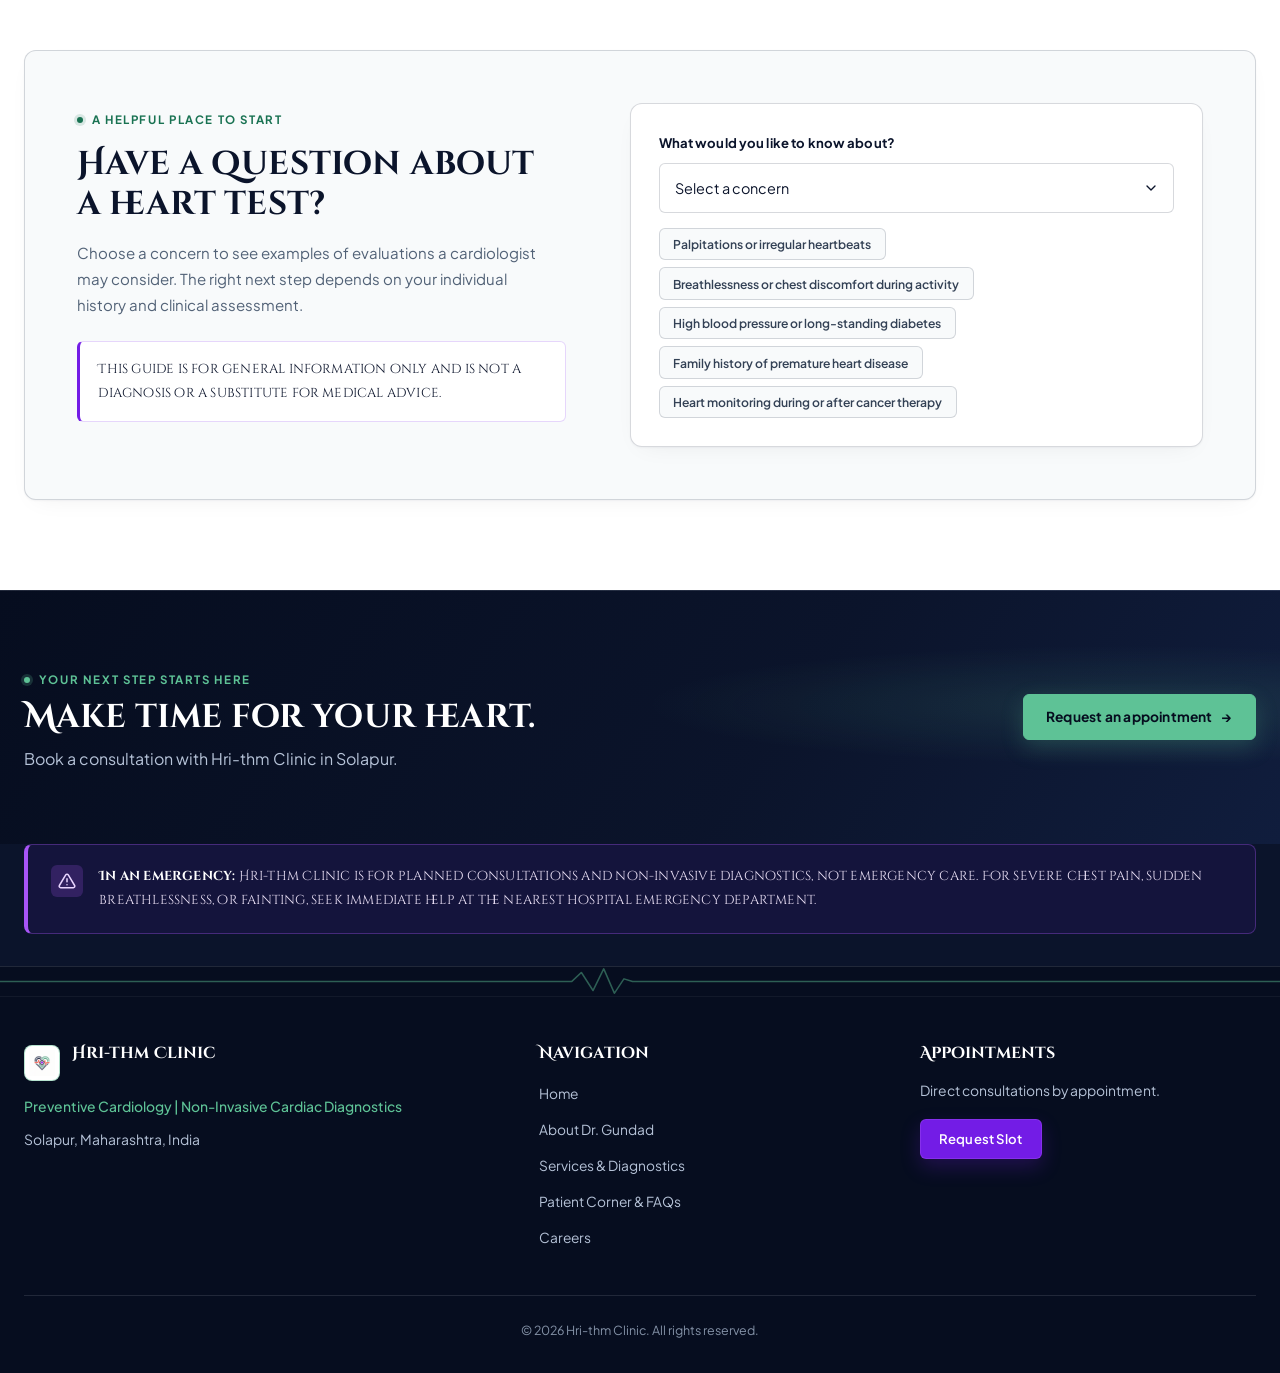
==== commit 52107a1c: "Changed layout and upgraded" ====
--- a/index.html
+++ b/index.html
@@ -9,7 +9,7 @@
   <link rel="icon" href="images/favicon.svg" type="image/svg+xml" />
   <link rel="preconnect" href="https://fonts.googleapis.com" />
   <link rel="preconnect" href="https://fonts.gstatic.com" crossorigin />
-  <link href="https://fonts.googleapis.com/css2?family=Cinzel+Decorative:wght@700&family=Plus+Jakarta+Sans:wght@400;500;600;700&display=swap" rel="stylesheet" />
+  <link href="https://fonts.googleapis.com/css2?family=Cinzel+Decorative:wght@400;700&family=Plus+Jakarta+Sans:wght@400;500;600;700&display=swap" rel="stylesheet" />
   <link rel="stylesheet" href="css/styles.css" />
 </head>
 <body class="home-page">
@@ -18,6 +18,11 @@
 
   <main id="main-content">
     <section class="home-hero">
+      <div class="hero-ecg-bg" aria-hidden="true">
+        <svg viewBox="0 0 1440 220" fill="none" preserveAspectRatio="none">
+          <path d="M0 130H340L370 130L392 88L416 168L442 42L468 182L490 112L510 130H880L910 130L932 95L955 162L980 54L1006 176L1026 116L1044 130H1440" />
+        </svg>
+      </div>
       <div class="container home-hero-grid">
         <div class="home-hero-copy">
           <span class="home-eyebrow"><span class="eyebrow-dot"></span> Preventive cardiology · Solapur</span>
@@ -25,9 +30,9 @@
           <p>Personalized cardiology consultations and non-invasive diagnostics to help you understand your heart health—with care led by Dr. Pankaj S. Gundad.</p>
           <div class="home-hero-actions">
             <a href="book-appointment.html" class="btn btn-violet">Book an appointment <span aria-hidden="true">→</span></a>
-            <a href="services.html" class="text-link">Explore our services <span aria-hidden="true">↗</span></a>
+            <a href="services.html" class="btn btn-ghost-light">Explore our services <span aria-hidden="true">↗</span></a>
           </div>
-          <div class="home-hero-note">
+          <div class="home-hero-note important-note" role="note">
             <span class="note-mark" aria-hidden="true">+</span>
             <span>Thoughtful evaluation. Clear explanations. Care centered on you.</span>
           </div>
@@ -64,7 +69,7 @@
       <div class="container">
         <div class="section-heading home-section-heading">
           <div>
-            <span class="home-eyebrow">Care, with clarity</span>
+            <span class="home-eyebrow"><span class="eyebrow-dot"></span> Care, with clarity</span>
             <h2>Specialist care for every heartbeat.</h2>
           </div>
           <a class="text-link desktop-link" href="services.html">View all services <span aria-hidden="true">↗</span></a>
@@ -72,9 +77,11 @@
 
         <div class="home-service-grid">
           <article class="home-service-card">
-            <span class="service-index">01</span>
-            <div class="home-service-icon" aria-hidden="true">
-              <svg viewBox="0 0 32 32" fill="none"><path d="M27 11.5c0 7.5-11 15-11 15S5 19 5 11.5A6.5 6.5 0 0 1 16 7a6.5 6.5 0 0 1 11 4.5Z"/><path d="M3 16h7l3-5 4 10 3-5h9"/></svg>
+            <div class="service-card-top">
+              <div class="home-service-icon" aria-hidden="true">
+                <svg viewBox="0 0 32 32" fill="none"><path d="M27 11.5c0 7.5-11 15-11 15S5 19 5 11.5A6.5 6.5 0 0 1 16 7a6.5 6.5 0 0 1 11 4.5Z"/><path d="M3 16h7l3-5 4 10 3-5h9"/></svg>
+              </div>
+              <span class="service-index">01</span>
             </div>
             <h3>Preventive cardiology</h3>
             <p>Understand your cardiovascular risk and explore practical steps to support your long-term heart health.</p>
@@ -82,9 +89,11 @@
           </article>
 
           <article class="home-service-card">
-            <span class="service-index">02</span>
-            <div class="home-service-icon" aria-hidden="true">
-              <svg viewBox="0 0 32 32" fill="none"><path d="M4 17h6l3-8 6 15 3-7h6"/></svg>
+            <div class="service-card-top">
+              <div class="home-service-icon" aria-hidden="true">
+                <svg viewBox="0 0 32 32" fill="none"><path d="M4 17h6l3-8 6 15 3-7h6"/></svg>
+              </div>
+              <span class="service-index">02</span>
             </div>
             <h3>Clinical cardiology</h3>
             <p>Specialist assessment for concerns such as chest discomfort, breathlessness, palpitations, or high blood pressure.</p>
@@ -92,9 +101,11 @@
           </article>
 
           <article class="home-service-card">
-            <span class="service-index">03</span>
-            <div class="home-service-icon" aria-hidden="true">
-              <svg viewBox="0 0 32 32" fill="none"><path d="M5 6h22v16H5z"/><path d="M11 27h10M16 22v5M9 15h4l2-4 3 8 2-4h3"/></svg>
+            <div class="service-card-top">
+              <div class="home-service-icon" aria-hidden="true">
+                <svg viewBox="0 0 32 32" fill="none"><path d="M5 6h22v16H5z"/><path d="M11 27h10M16 22v5M9 15h4l2-4 3 8 2-4h3"/></svg>
+              </div>
+              <span class="service-index">03</span>
             </div>
             <h3>Heart imaging</h3>
             <p>Non-invasive echocardiography, including advanced strain imaging, to assess heart structure and function.</p>
@@ -102,9 +113,11 @@
           </article>
 
           <article class="home-service-card">
-            <span class="service-index">04</span>
-            <div class="home-service-icon" aria-hidden="true">
-              <svg viewBox="0 0 32 32" fill="none"><circle cx="16" cy="16" r="11"/><path d="M16 9v7l5 3"/></svg>
+            <div class="service-card-top">
+              <div class="home-service-icon" aria-hidden="true">
+                <svg viewBox="0 0 32 32" fill="none"><circle cx="16" cy="16" r="11"/><path d="M16 9v7l5 3"/></svg>
+              </div>
+              <span class="service-index">04</span>
             </div>
             <h3>Cardiac diagnostics</h3>
             <p>ECG, Holter monitoring, and treadmill testing selected to support a careful clinical evaluation.</p>
@@ -119,10 +132,10 @@
       <div class="container">
         <div class="finder-panel">
           <div class="finder-copy">
-            <span class="home-eyebrow">A helpful place to start</span>
+            <span class="home-eyebrow"><span class="eyebrow-dot"></span> A helpful place to start</span>
             <h2 id="finder-heading">Have a question about a heart test?</h2>
             <p>Choose a concern to see examples of evaluations a cardiologist may consider. The right next step depends on your individual history and clinical assessment.</p>
-            <p class="finder-disclaimer">This guide is for general information only and is not a diagnosis or a substitute for medical advice.</p>
+            <p class="finder-disclaimer important-note">This guide is for general information only and is not a diagnosis or a substitute for medical advice.</p>
           </div>
           <div class="finder-control">
             <label for="symptomSelector">What would you like to know about?</label>
@@ -134,6 +147,7 @@
               <option value="family">Family history of premature heart disease</option>
               <option value="chemo">Heart monitoring during or after cancer therapy</option>
             </select>
+            <div id="finderQuickChips" class="finder-chips" aria-label="Quick concern selection"></div>
             <div id="finderResult" class="finder-result" aria-live="polite" aria-atomic="true">
               <h3 id="resultTitle"></h3>
               <p id="resultDesc"></p>
@@ -146,7 +160,7 @@
     <section class="home-cta">
       <div class="container home-cta-inner">
         <div>
-          <span class="home-eyebrow">Your next step starts here</span>
+          <span class="home-eyebrow"><span class="eyebrow-dot"></span> Your next step starts here</span>
           <h2>Make time for your heart.</h2>
           <p>Book a consultation with Hri-thm Clinic in Solapur.</p>
         </div>
@@ -154,10 +168,17 @@
       </div>
     </section>
 
-    <div class="container home-emergency-wrap">
-      <aside class="emergency-banner" aria-label="Emergency notice">
-        <strong>In an emergency:</strong> Hri-thm Clinic is for planned consultations and non-invasive diagnostics, not emergency care. For severe chest pain, sudden breathlessness, or fainting, seek immediate help at the nearest hospital emergency department.
-      </aside>
+    <div class="home-emergency-section">
+      <div class="container home-emergency-wrap">
+        <aside class="emergency-banner important-note" aria-label="Emergency notice">
+          <span class="emergency-icon" aria-hidden="true">
+            <svg viewBox="0 0 24 24" fill="none"><path d="M12 9v4m0 4h.01M10.29 3.86 1.82 18a2 2 0 0 0 1.71 3h16.94a2 2 0 0 0 1.71-3L13.71 3.86a2 2 0 0 0-3.42 0Z"/></svg>
+          </span>
+          <div>
+            <strong>In an emergency:</strong> Hri-thm Clinic is for planned consultations and non-invasive diagnostics, not emergency care. For severe chest pain, sudden breathlessness, or fainting, seek immediate help at the nearest hospital emergency department.
+          </div>
+        </aside>
+      </div>
     </div>
   </main>
 
--- a/css/styles.css
+++ b/css/styles.css
@@ -1,45 +1,101 @@
+/* ==========================================================================
+   Hri-thm Clinic — Minimalistic Clinical Brand Design System
+   Typography: Cinzel Decorative (Headings & Important Notes) + Plus Jakarta Sans
+   Grid & Scale: 4px/8px Clinical Spacing Scale · Modular Type Scale
+   ========================================================================== */
+
 :root {
-  color-scheme: dark;
-  --navy: #0B132B;
-  --navy-deep: #080F23;
-  --navy-raised: #131E3D;
-  --navy-soft: #1A294A;
-  --green: #53AA81;
-  --green-bright: #69C295;
-  --green-muted: rgba(83, 170, 129, 0.13);
-  --violet: #9F00FF;
-  --violet-hover: #B733FF;
-  --text: #F1F5F9;
-  --muted: #A7B3C5;
+  color-scheme: light;
+
+  /* Core Brand Palette — Derived from Hri-thm Clinic Identity */
+  --navy-deep: #060D1F;
+  --navy: #0B142B;
+  --navy-raised: #111D3B;
+  --navy-soft: #17274E;
+
+  /* Clinical Light Surfaces */
+  --clinical-white: #FFFFFF;
+  --alabaster: #F8FAFB;
+  --porcelain: #F1F5F7;
+  --sage-wash: #ECF5F1;
+  --sage-tint: #F3F9F6;
+
+  /* Medical Emerald & Royal Violet Accents */
+  --emerald-deep: #13583E;
+  --emerald: #197252;
+  --emerald-mid: #238B65;
+  --emerald-bright: #5EC296;
+  --emerald-soft: rgba(25, 114, 82, 0.08);
+  --emerald-soft-dark: rgba(94, 194, 150, 0.14);
+
+  --violet: #731CE6;
+  --violet-hover: #5E14C2;
+  --violet-bright: #A855F7;
+  --violet-soft: rgba(115, 28, 230, 0.06);
+
+  /* Ink & Architectural Hairlines */
+  --text-light: #F8FAFC;
+  --muted-light: #B6C3D8;
+  --text-dark: #0B142B;
+  --body-dark: #334155;
+  --muted-dark: #526277;
+
+  --line-dark: rgba(226, 232, 240, 0.12);
+  --line-dark-strong: rgba(94, 194, 150, 0.28);
+  --line-light: rgba(11, 20, 43, 0.09);
+  --line-light-strong: rgba(11, 20, 43, 0.16);
+
+  /* Legacy Variable Compatibility */
+  --green: var(--emerald-mid);
+  --green-bright: var(--emerald-bright);
+  --text: var(--text-dark);
+  --muted: var(--muted-dark);
+  --text-muted: var(--muted-light);
   --bg-dark: var(--navy);
   --card-bg: var(--navy-raised);
-  --brand-green: var(--green);
-  --text-muted: var(--muted);
-  --line: rgba(148, 163, 184, 0.16);
+  --brand-green: var(--emerald);
+
+  /* Typography */
   --font-heading: 'Cinzel Decorative', Georgia, serif;
-  --font-body: 'TT Drugs', 'Plus Jakarta Sans', Arial, sans-serif;
-  --container: 1180px;
-}
-
-* {
+  --font-body: 'Plus Jakarta Sans', -apple-system, BlinkMacSystemFont, 'Segoe UI', sans-serif;
+
+  /* Spacing & Layout Scales */
+  --container: 1240px;
+
+  --radius-xs: 6px;
+  --radius-sm: 8px;
+  --radius-md: 12px;
+  --radius-lg: 16px;
+
+  /* Restrained Architectural Elevation */
+  --shadow-subtle: 0 1px 2px rgba(11, 20, 43, 0.04), 0 8px 24px -12px rgba(11, 20, 43, 0.08);
+  --shadow-hover: 0 2px 4px rgba(11, 20, 43, 0.04), 0 18px 36px -14px rgba(11, 20, 43, 0.14);
+  --shadow-dark: 0 24px 60px -12px rgba(3, 7, 18, 0.5);
+}
+
+/* Base Reset */
+*,
+*::before,
+*::after {
   box-sizing: border-box;
 }
 
 html {
   scroll-behavior: smooth;
+  scroll-padding-top: 112px;
 }
 
 body {
   min-width: 320px;
   margin: 0;
   overflow-x: hidden;
-  background:
-    radial-gradient(ellipse at 82% 4%, rgba(83, 170, 129, 0.07), transparent 28rem),
-    var(--navy);
-  color: var(--text);
+  background: var(--clinical-white);
+  color: var(--text-dark);
   font-family: var(--font-body);
   font-size: 16px;
   line-height: 1.7;
+  -webkit-font-smoothing: antialiased;
+  -moz-osx-font-smoothing: grayscale;
 }
 
 body,
@@ -56,7 +112,8 @@
 }
 
 a {
-  color: var(--green-bright);
+  color: var(--emerald);
+  transition: color 180ms ease, opacity 180ms ease, border-color 180ms ease;
 }
 
 a:focus-visible,
@@ -65,73 +122,154 @@
 select:focus-visible,
 textarea:focus-visible,
 summary:focus-visible {
-  outline: 3px solid var(--violet);
-  outline-offset: 4px;
-}
-
+  outline: 2px solid var(--violet);
+  outline-offset: 3px;
+}
+
+/* Headings & Important Notes — Cinzel Decorative */
 h1,
 h2,
 h3,
 h4,
-.brand-font {
+.brand-font,
+.brand-logo span,
+.intro-kicker,
+.section-title,
+.faq-item summary,
+.important-note {
+  font-family: var(--font-heading);
+}
+
+h1,
+h2,
+h3,
+h4 {
   margin-top: 0;
-  color: var(--text);
-  font-family: var(--font-heading);
   font-weight: 700;
-  line-height: 1.25;
+  line-height: 1.2;
+  letter-spacing: 0.005em;
 }
 
 h1 {
-  font-size: clamp(2.2rem, 5vw, 4.25rem);
+  font-size: clamp(2.2rem, 4.2vw, 3.85rem);
 }
 
 h2 {
-  font-size: clamp(1.7rem, 3.2vw, 2.65rem);
+  font-size: clamp(1.55rem, 2.6vw, 2.3rem);
 }
 
 h3 {
-  font-size: 1.2rem;
+  font-size: 1.1rem;
 }
 
 p {
   margin-top: 0;
-  color: var(--muted);
-}
-
+}
+
+/* Important Notes Styling */
+.important-note {
+  font-family: var(--font-heading);
+  font-weight: 400;
+  letter-spacing: 0.015em;
+  line-height: 1.78;
+}
+
+.important-note strong {
+  font-weight: 700;
+}
+
+/* Layout Container */
 .container {
   width: min(var(--container), calc(100% - 3rem));
   margin-inline: auto;
 }
 
+/* Skip Link */
 .skip-link {
   position: absolute;
   z-index: 2000;
   top: -4rem;
   left: 1rem;
-  padding: 0.65rem 1rem;
-  border-radius: 0 0 8px 8px;
-  background: var(--green);
-  color: var(--navy);
+  padding: 0.65rem 1.1rem;
+  border-radius: 0 0 var(--radius-xs) var(--radius-xs);
+  background: var(--emerald-bright);
+  color: var(--navy-deep);
   font-weight: 700;
+  text-decoration: none;
 }
 
 .skip-link:focus {
   top: 0;
 }
 
-header {
+/* ==========================================================================
+   Site Header — Clinical Utility Bar + Sticky Minimal Navigation
+   ========================================================================== */
+.site-header {
   position: sticky;
   z-index: 1000;
   top: 0;
-  border-bottom: 1px solid var(--line);
-  background: rgba(11, 19, 43, 0.94);
+  border-bottom: 1px solid var(--line-dark);
+  background: rgba(6, 13, 31, 0.94);
   backdrop-filter: blur(18px);
+  -webkit-backdrop-filter: blur(18px);
+  transition: background 220ms ease, box-shadow 220ms ease, border-color 220ms ease;
+}
+
+.site-header.is-scrolled {
+  background: rgba(6, 13, 31, 0.98);
+  border-bottom-color: rgba(94, 194, 150, 0.24);
+  box-shadow: 0 12px 32px rgba(4, 9, 24, 0.24);
+}
+
+.clinical-utility-bar {
+  border-bottom: 1px solid rgba(255, 255, 255, 0.07);
+  background: rgba(4, 9, 22, 0.72);
+  color: var(--muted-light);
+  font-size: 0.72rem;
+  font-weight: 500;
+  letter-spacing: 0.04em;
+}
+
+.utility-bar-inner {
+  display: flex;
+  min-height: 34px;
+  align-items: center;
+  justify-content: space-between;
+  gap: 1rem;
+}
+
+.utility-meta {
+  display: inline-flex;
+  align-items: center;
+  gap: 0.55rem;
+}
+
+.utility-pulse {
+  width: 6px;
+  height: 6px;
+  border-radius: 50%;
+  background: var(--emerald-bright);
+  box-shadow: 0 0 0 3px rgba(94, 194, 150, 0.18);
+}
+
+.utility-location {
+  display: inline-flex;
+  align-items: center;
+  gap: 1rem;
+  color: #9FB0C9;
+}
+
+.utility-divider {
+  width: 1px;
+  height: 12px;
+  background: rgba(255, 255, 255, 0.16);
 }
 
 .nav-wrapper {
   position: relative;
   display: flex;
-  min-height: 82px;
+  min-height: 74px;
   align-items: center;
   justify-content: space-between;
   gap: 1.5rem;
@@ -141,57 +279,97 @@
   display: inline-flex;
   flex: 0 0 auto;
   align-items: center;
-  gap: 0.7rem;
-  color: var(--text);
+  gap: 0.8rem;
+  color: var(--text-light);
   text-decoration: none;
 }
 
-.brand-logo img {
-  width: 43px;
-  height: 43px;
-  padding: 3px;
-  border: 1px solid rgba(83, 170, 129, 0.3);
-  border-radius: 50%;
-  background: #fff;
+.brand-mark {
+  display: grid;
+  width: 40px;
+  height: 40px;
+  padding: 4px;
+  place-items: center;
+  border: 1px solid rgba(94, 194, 150, 0.45);
+  border-radius: 10px;
+  background: var(--clinical-white);
+  transition: transform 200ms ease, border-color 200ms ease;
+}
+
+.brand-logo:hover .brand-mark {
+  transform: translateY(-1px);
+  border-color: var(--emerald-bright);
+}
+
+.brand-mark img {
+  width: 100%;
+  height: 100%;
   object-fit: contain;
 }
 
-.brand-logo span {
-  font-family: var(--font-heading);
-  font-size: 1rem;
+.brand-mark-sm {
+  width: 36px;
+  height: 36px;
+  border-radius: 8px;
+}
+
+.brand-logo span:last-child {
+  font-size: 1.05rem;
   font-weight: 700;
-  letter-spacing: -0.035em;
+  letter-spacing: 0.03em;
 }
 
 .nav-links {
   display: flex;
   align-items: center;
-  gap: clamp(0.75rem, 1.6vw, 1.5rem);
+  gap: clamp(1rem, 2vw, 1.9rem);
   margin: 0;
   padding: 0;
   list-style: none;
 }
 
-.nav-links a {
-  color: #D8E0EB;
-  font-size: 0.83rem;
+.nav-links a:not(.btn) {
+  position: relative;
+  padding-block: 0.4rem;
+  color: #CFD9E8;
+  font-size: 0.84rem;
   font-weight: 600;
   text-decoration: none;
-  transition: color 180ms ease, background 180ms ease;
-}
-
-.nav-links a:hover,
-.nav-links a.active:not(.btn) {
-  color: var(--green-bright);
+  letter-spacing: 0.015em;
+  transition: color 180ms ease;
+}
+
+.nav-links a:not(.btn)::after {
+  position: absolute;
+  right: 0;
+  bottom: -2px;
+  left: 0;
+  height: 2px;
+  border-radius: 2px;
+  background: var(--emerald-bright);
+  transform: scaleX(0);
+  transform-origin: left;
+  transition: transform 200ms ease;
+  content: "";
+}
+
+.nav-links a:not(.btn):hover,
+.nav-links a:not(.btn).active {
+  color: var(--clinical-white);
+}
+
+.nav-links a:not(.btn):hover::after,
+.nav-links a:not(.btn).active::after {
+  transform: scaleX(1);
 }
 
 .nav-toggle {
   display: none;
-  width: 44px;
-  height: 44px;
-  padding: 10px;
-  border: 1px solid rgba(83, 170, 129, 0.35);
-  border-radius: 8px;
+  width: 42px;
+  height: 42px;
+  padding: 9px;
+  border: 1px solid rgba(94, 194, 150, 0.35);
+  border-radius: var(--radius-xs);
   background: var(--navy-raised);
   cursor: pointer;
 }
@@ -199,670 +377,809 @@
 .nav-toggle span {
   display: block;
   width: 100%;
-  height: 2px;
-  margin: 4px 0;
+  height: 1.5px;
+  margin: 5px 0;
   border-radius: 2px;
-  background: var(--text);
-}
-
+  background: var(--text-light);
+  transition: transform 200ms ease, opacity 200ms ease;
+}
+
+.site-header.mobile-nav-open .nav-toggle span:nth-child(1) {
+  transform: translateY(6.5px) rotate(45deg);
+}
+
+.site-header.mobile-nav-open .nav-toggle span:nth-child(2) {
+  opacity: 0;
+}
+
+.site-header.mobile-nav-open .nav-toggle span:nth-child(3) {
+  transform: translateY(-6.5px) rotate(-45deg);
+}
+
+/* ==========================================================================
+   Buttons & Interactive Links
+   ========================================================================== */
 .btn {
   display: inline-flex;
-  min-height: 48px;
+  min-height: 46px;
   align-items: center;
   justify-content: center;
   gap: 0.55rem;
-  padding: 0.75rem 1.25rem;
+  padding: 0.72rem 1.35rem;
   border: 1px solid transparent;
-  border-radius: 6px;
-  font-size: 0.88rem;
-  font-weight: 700;
+  border-radius: var(--radius-xs);
+  font-size: 0.86rem;
+  font-weight: 600;
   line-height: 1.2;
+  letter-spacing: 0.015em;
   text-align: center;
   text-decoration: none;
   cursor: pointer;
-  transition: background 180ms ease, border-color 180ms ease, transform 180ms ease, box-shadow 180ms ease;
+  transition: background 180ms ease, border-color 180ms ease, transform 180ms ease, box-shadow 180ms ease, color 180ms ease;
 }
 
 .btn:hover {
-  transform: translateY(-2px);
+  transform: translateY(-1px);
+}
+
+.btn-nav {
+  min-height: 40px;
+  padding: 0.55rem 1.1rem;
+  font-size: 0.82rem;
+}
+
+.btn-sm {
+  min-height: 40px;
+  padding: 0.55rem 1.15rem;
+  font-size: 0.82rem;
 }
 
 .btn-violet {
-  border-color: var(--violet);
+  border-color: rgba(168, 85, 247, 0.35);
   background: var(--violet);
-  color: #fff;
-  box-shadow: 0 8px 24px rgba(159, 0, 255, 0.2);
+  color: var(--clinical-white);
+  box-shadow: 0 8px 20px rgba(115, 28, 230, 0.24);
 }
 
 .btn-violet:hover {
-  border-color: var(--violet-hover);
+  border-color: rgba(216, 180, 254, 0.5);
   background: var(--violet-hover);
-  color: #fff;
-  box-shadow: 0 10px 28px rgba(159, 0, 255, 0.32);
+  color: var(--clinical-white);
+  box-shadow: 0 12px 26px rgba(115, 28, 230, 0.34);
+}
+
+.btn-ghost-light {
+  border-color: rgba(248, 250, 252, 0.22);
+  background: rgba(255, 255, 255, 0.03);
+  color: var(--text-light);
+}
+
+.btn-ghost-light:hover {
+  border-color: var(--emerald-bright);
+  background: rgba(94, 194, 150, 0.1);
+  color: var(--clinical-white);
 }
 
 .btn-outline-green {
-  border-color: var(--green);
+  border-color: var(--emerald-bright);
   background: transparent;
-  color: var(--green-bright);
+  color: var(--emerald-bright);
 }
 
 .btn-outline-green:hover {
-  background: var(--green-muted);
-}
-
-section {
-  padding-block: clamp(3.5rem, 7vw, 6rem);
-}
-
-.hero,
+  background: var(--emerald-soft-dark);
+}
+
+.btn-light {
+  display: inline-flex;
+  min-height: 46px;
+  flex: 0 0 auto;
+  align-items: center;
+  justify-content: center;
+  gap: 0.55rem;
+  padding: 0.75rem 1.4rem;
+  border: 1px solid var(--emerald-bright);
+  border-radius: var(--radius-xs);
+  background: var(--emerald-bright);
+  color: var(--navy-deep);
+  font-size: 0.86rem;
+  font-weight: 700;
+  text-decoration: none;
+  box-shadow: 0 8px 22px rgba(94, 194, 150, 0.22);
+  transition: background 180ms ease, transform 180ms ease, box-shadow 180ms ease;
+}
+
+.btn-light:hover {
+  transform: translateY(-1px);
+  background: #73D0A7;
+  color: var(--navy-deep);
+  box-shadow: 0 12px 28px rgba(94, 194, 150, 0.3);
+}
+
+.text-link,
+.intro-link {
+  display: inline-flex;
+  align-items: center;
+  gap: 0.45rem;
+  color: var(--emerald);
+  font-size: 0.86rem;
+  font-weight: 700;
+  text-decoration: none;
+}
+
+.text-link:hover,
+.intro-link:hover {
+  color: var(--violet);
+}
+
+/* ==========================================================================
+   Eyebrows & Section Headings
+   ========================================================================== */
+.hero-tag,
+.eyebrow,
+.home-eyebrow {
+  display: inline-flex;
+  align-items: center;
+  gap: 0.55rem;
+  margin-bottom: 1rem;
+  font-size: 0.72rem;
+  font-weight: 700;
+  letter-spacing: 0.14em;
+  line-height: 1.5;
+  text-transform: uppercase;
+}
+
+.hero-tag,
+.home-hero .home-eyebrow,
+.home-cta .home-eyebrow {
+  color: var(--emerald-bright);
+}
+
+.eyebrow,
+.content-section-light .home-eyebrow,
+.home-services .home-eyebrow,
+.home-finder .home-eyebrow {
+  color: var(--emerald);
+}
+
+.hero-tag::before,
+.eyebrow::before,
+.eyebrow-dot {
+  width: 6px;
+  height: 6px;
+  flex: 0 0 auto;
+  border-radius: 50%;
+  background: var(--emerald-bright);
+  box-shadow: 0 0 0 3px rgba(94, 194, 150, 0.2);
+  content: "";
+}
+
+.content-section-light .eyebrow::before,
+.home-services .eyebrow-dot,
+.home-finder .eyebrow-dot {
+  background: var(--emerald);
+  box-shadow: 0 0 0 3px rgba(25, 114, 82, 0.14);
+}
+
+/* ==========================================================================
+   Hero Banners (Home + Inner Pages)
+   ========================================================================== */
+.home-hero,
 .page-hero {
   position: relative;
   overflow: hidden;
-  padding-block: clamp(3.5rem, 7vw, 6rem);
-  border-bottom: 1px solid var(--line);
-  background:
-    radial-gradient(ellipse at 82% 30%, rgba(83, 170, 129, 0.12), transparent 32rem),
-    linear-gradient(120deg, var(--navy) 15%, #0e1a35 100%);
-}
-
+  padding-block: clamp(3.5rem, 6.5vw, 5.75rem);
+  background-color: var(--navy-deep);
+  background-image:
+    radial-gradient(ellipse at 86% 14%, rgba(94, 194, 150, 0.13), transparent 34rem),
+    radial-gradient(ellipse at 10% 90%, rgba(115, 28, 230, 0.11), transparent 30rem),
+    linear-gradient(rgba(255, 255, 255, 0.025) 1px, transparent 1px),
+    linear-gradient(90deg, rgba(255, 255, 255, 0.025) 1px, transparent 1px),
+    linear-gradient(145deg, #050B1B 0%, var(--navy) 55%, #0F1D3E 100%);
+  background-size: auto, auto, 48px 48px, 48px 48px, auto;
+  color: var(--text-light);
+}
+
+.page-hero {
+  padding-block: clamp(3rem, 5.5vw, 4.5rem);
+  border-bottom: 1px solid var(--line-dark);
+}
+
+.hero-ecg-bg {
+  position: absolute;
+  inset: auto 0 10% 0;
+  height: 150px;
+  pointer-events: none;
+  opacity: 0.12;
+}
+
+.hero-ecg-bg svg {
+  width: 100%;
+  height: 100%;
+}
+
+.hero-ecg-bg path {
+  stroke: var(--emerald-bright);
+  stroke-width: 1.5;
+  stroke-linecap: round;
+  stroke-linejoin: round;
+}
+
+.home-hero .container,
+.page-hero .container {
+  position: relative;
+  z-index: 1;
+}
+
+.home-hero h1,
+.page-hero h1 {
+  max-width: 720px;
+  margin-bottom: 1.2rem;
+  color: var(--clinical-white);
+}
+
+.home-hero h1 {
+  font-size: clamp(2.35rem, 4.5vw, 3.9rem);
+  line-height: 1.15;
+}
+
+.home-hero h1 span {
+  color: var(--emerald-bright);
+}
+
+.home-hero-copy > p,
+.page-hero p:not(.important-note) {
+  max-width: 580px;
+  margin-bottom: 1.75rem;
+  color: var(--muted-light);
+  font-size: 1.02rem;
+  line-height: 1.75;
+}
+
+.page-hero .hero-lead {
+  margin-bottom: 0.85rem;
+  color: var(--emerald-bright);
+  font-size: 0.96rem;
+  font-weight: 700;
+}
+
+.home-hero-grid,
 .hero-grid {
   display: grid;
-  grid-template-columns: minmax(0, 1.15fr) minmax(280px, 0.85fr);
-  align-items: center;
-  gap: clamp(2.5rem, 7vw, 6rem);
-}
-
-.hero-tag,
-.eyebrow {
-  display: inline-flex;
-  align-items: center;
-  gap: 0.55rem;
-  margin-bottom: 1rem;
-  color: var(--green-bright);
-  font-size: 0.75rem;
-  font-weight: 700;
-  letter-spacing: 0.13em;
-  line-height: 1.5;
-  text-transform: uppercase;
-}
-
-.hero-tag::before,
-.eyebrow::before {
-  width: 7px;
-  height: 7px;
-  border-radius: 50%;
-  background: var(--violet);
-  box-shadow: 0 0 0 4px rgba(159, 0, 255, 0.14);
-  content: "";
-}
-
-.hero h1,
-.page-hero h1 {
-  max-width: 780px;
-  margin-bottom: 1.25rem;
-  color: #fff;
-  font-size: clamp(2.2rem, 4.6vw, 3.8rem);
-}
-
-.hero-content > p,
-.page-hero p {
-  max-width: 650px;
-  margin-bottom: 1.5rem;
-  font-size: 1.02rem;
-}
-
-.hero-content .hero-lead {
-  color: var(--green-bright);
-  font-size: 1.05rem;
-  font-weight: 600;
-}
-
+  grid-template-columns: minmax(0, 1.15fr) minmax(300px, 0.85fr);
+  align-items: center;
+  gap: clamp(2.5rem, 5.5vw, 5rem);
+}
+
+.home-hero-actions,
 .hero-actions {
   display: flex;
   flex-wrap: wrap;
+  align-items: center;
+  gap: 0.85rem 1rem;
+}
+
+/* Important Note in Hero */
+.home-hero-note {
+  display: flex;
+  max-width: 580px;
+  align-items: center;
   gap: 0.85rem;
-}
-
-.hero-card-preview {
-  position: relative;
-  padding: clamp(1.5rem, 4vw, 2.5rem);
-  border: 1px solid rgba(83, 170, 129, 0.3);
-  border-radius: 12px;
-  background:
-    linear-gradient(145deg, rgba(83, 170, 129, 0.1), transparent 70%),
-    var(--navy-raised);
-  text-align: center;
-  box-shadow: 0 24px 70px rgba(0, 0, 0, 0.2);
-}
-
-.hero-card-preview img {
-  width: 136px;
-  height: 136px;
-  margin: 0 auto 1.2rem;
-  border: 3px solid var(--green);
-  border-radius: 50%;
-  background: var(--navy-soft);
-  object-fit: cover;
-  object-position: center 24%;
-}
-
-.hero-card-preview h3 {
-  margin-bottom: 0.45rem;
-}
-
-.hero-card-preview h2 {
-  margin-bottom: 0.45rem;
-  font-size: 1.25rem;
-}
-
-.hero-card-preview p {
-  margin-bottom: 0.6rem;
-  font-size: 0.88rem;
-}
-
-.badge-list {
-  display: flex;
-  flex-wrap: wrap;
-  justify-content: center;
-  gap: 0.5rem;
-  margin-top: 1rem;
-}
-
-.badge {
-  padding: 0.35rem 0.65rem;
-  border: 1px solid rgba(83, 170, 129, 0.35);
-  border-radius: 999px;
-  background: var(--green-muted);
-  color: #9DDBB9;
-  font-size: 0.7rem;
-  font-weight: 600;
-}
-
-.section-header {
-  max-width: 760px;
-  margin: 0 auto 2.5rem;
-  text-align: center;
-}
-
-.section-header h2 {
-  margin-bottom: 0.75rem;
-}
-
-.section-header p {
-  margin-bottom: 0;
-}
-
-.services-grid {
+  margin-top: 2rem;
+  padding: 0.85rem 1.15rem;
+  border: 1px solid rgba(94, 194, 150, 0.26);
+  border-left: 3px solid var(--emerald-bright);
+  border-radius: var(--radius-xs);
+  background: rgba(17, 29, 59, 0.74);
+  color: #E2EDF5;
+  font-size: 0.84rem;
+}
+
+.note-mark {
   display: grid;
-  grid-template-columns: repeat(auto-fit, minmax(min(100%, 250px), 1fr));
-  gap: 1.2rem;
-}
-
-.service-card {
-  position: relative;
-  padding: 1.6rem;
-  border: 1px solid rgba(83, 170, 129, 0.2);
-  border-radius: 9px;
-  background:
-    linear-gradient(145deg, rgba(83, 170, 129, 0.055), transparent 65%),
-    var(--navy-raised);
-  transition: border-color 200ms ease, transform 200ms ease, box-shadow 200ms ease;
-}
-
-.service-card:hover {
-  transform: translateY(-3px);
-  border-color: rgba(83, 170, 129, 0.58);
-  box-shadow: 0 18px 34px rgba(0, 0, 0, 0.16);
-}
-
-.service-card h3 {
-  margin-bottom: 0.65rem;
-  color: var(--text);
-  font-size: 1.05rem;
-}
-
-.service-card p {
-  margin-bottom: 0;
-  font-size: 0.88rem;
-  line-height: 1.75;
-}
-
-.service-icon {
-  display: grid;
-  width: 46px;
-  height: 46px;
-  margin-bottom: 1.1rem;
-  place-items: center;
-  border: 1px solid rgba(83, 170, 129, 0.25);
-  border-radius: 9px;
-  background: var(--green-muted);
-  color: var(--green-bright);
-}
-
-.home-page .home-hero {
-  padding-block: clamp(3.5rem, 7vw, 6.5rem);
-}
-
-.home-page .home-hero-grid {
-  display: grid;
-  grid-template-columns: minmax(0, 1.1fr) minmax(280px, 0.9fr);
-  align-items: center;
-  gap: clamp(2.5rem, 6vw, 6rem);
-}
-
-.home-page .home-hero-copy {
-  position: relative;
-  z-index: 1;
-}
-
-.home-eyebrow {
-  display: inline-flex;
-  align-items: center;
-  gap: 0.55rem;
-  margin-bottom: 1rem;
-  color: var(--green-bright);
-  font-size: 0.75rem;
-  font-weight: 700;
-  letter-spacing: 0.13em;
-  line-height: 1.5;
-  text-transform: uppercase;
-}
-
-.eyebrow-dot {
-  width: 7px;
-  height: 7px;
-  border-radius: 50%;
-  background: var(--violet);
-  box-shadow: 0 0 0 4px rgba(159, 0, 255, 0.14);
-}
-
-.home-page .home-hero h1 {
-  max-width: 700px;
-  font-size: clamp(2.65rem, 5.2vw, 4.35rem);
-  line-height: 1.22;
-}
-
-.home-page .home-hero h1 span,
-.accent-text {
-  color: var(--green-bright);
-}
-
-.home-page .home-hero-copy > p {
-  max-width: 590px;
-  font-size: 1.05rem;
-}
-
-.home-page .home-hero-actions {
-  display: flex;
-  flex-wrap: wrap;
-  align-items: center;
-  gap: 1rem 1.4rem;
-}
-
-.home-page .text-link,
-.home-page .intro-link {
-  display: inline-flex;
-  align-items: center;
-  gap: 0.5rem;
-  color: var(--green-bright);
-  font-size: 0.88rem;
-  font-weight: 700;
-  text-decoration: none;
-}
-
-.home-page .text-link:hover,
-.home-page .intro-link:hover {
-  color: #B4E9CA;
-}
-
-.home-page .home-hero-note {
-  display: flex;
-  align-items: center;
-  gap: 0.7rem;
-  margin-top: 2rem;
-  color: var(--muted);
-  font-size: 0.78rem;
-  font-weight: 600;
-}
-
-.home-page .note-mark {
-  display: grid;
-  width: 27px;
-  height: 27px;
+  width: 26px;
+  height: 26px;
   flex: 0 0 auto;
   place-items: center;
-  border-radius: 50%;
-  background: var(--green-muted);
-  color: var(--green-bright);
-  font-size: 1.1rem;
-}
-
-.home-page .home-hero-visual {
+  border: 1px solid rgba(94, 194, 150, 0.35);
+  border-radius: 6px;
+  background: var(--emerald-soft-dark);
+  color: var(--emerald-bright);
+  font-family: var(--font-body);
+  font-size: 1rem;
+  font-weight: 700;
+}
+
+/* Home Hero Visual — Minimalistic Clinical Portrait Dossier */
+.home-hero-visual {
   position: relative;
-  width: min(100%, 465px);
+  width: min(100%, 440px);
   margin-inline: auto;
-  padding: 0 1rem 1rem 0;
-}
-
-.home-page .portrait-frame {
+}
+
+.portrait-frame {
   position: relative;
-  height: clamp(390px, 43vw, 540px);
+  height: clamp(400px, 42vw, 510px);
   overflow: hidden;
-  border: 1px solid rgba(83, 170, 129, 0.28);
-  border-radius: 180px 180px 12px 12px;
+  border: 1px solid rgba(94, 194, 150, 0.3);
+  border-radius: var(--radius-md);
   background: var(--navy-raised);
-  box-shadow: 0 25px 70px rgba(0, 0, 0, 0.32);
-}
-
-.home-page .portrait-frame::after {
+  box-shadow: var(--shadow-dark);
+}
+
+.portrait-frame::before {
   position: absolute;
-  inset: 45% 0 0;
-  background: linear-gradient(180deg, transparent, rgba(8, 15, 35, 0.94));
+  z-index: 2;
+  top: 1.25rem;
+  right: 1rem;
+  width: 10px;
+  height: 54px;
+  background-image: repeating-linear-gradient(
+    to bottom,
+    rgba(94, 194, 150, 0.55) 0 1px,
+    transparent 1px 9px
+  );
+  pointer-events: none;
   content: "";
 }
 
-.home-page .portrait-frame img {
+.portrait-frame::after {
+  position: absolute;
+  inset: 46% 0 0;
+  background: linear-gradient(180deg, transparent 0%, rgba(5, 11, 27, 0.96) 100%);
+  content: "";
+}
+
+.portrait-frame img {
   width: 100%;
   height: 100%;
   object-fit: cover;
-  object-position: center 25%;
-}
-
-.home-page .portrait-caption {
+  object-position: center 20%;
+}
+
+.portrait-caption {
   position: absolute;
-  z-index: 1;
-  right: 1.4rem;
-  bottom: 1.4rem;
-  left: 1.4rem;
+  z-index: 2;
+  right: 1.25rem;
+  bottom: 1.25rem;
+  left: 1.25rem;
   display: flex;
   flex-direction: column;
-  gap: 0.2rem;
-}
-
-.home-page .caption-label {
-  color: #A6DBBE;
-  font-size: 0.65rem;
+  gap: 0.25rem;
+  padding-top: 0.9rem;
+  border-top: 1px solid rgba(255, 255, 255, 0.14);
+}
+
+.caption-label {
+  color: var(--emerald-bright);
+  font-family: var(--font-heading);
+  font-size: 0.66rem;
   font-weight: 700;
-  letter-spacing: 0.12em;
+  letter-spacing: 0.11em;
   text-transform: uppercase;
 }
 
-.home-page .portrait-caption strong {
-  color: #fff;
-  font-size: 1.05rem;
-}
-
-.home-page .portrait-caption > span:last-child {
-  color: #D4DCE6;
-  font-size: 0.78rem;
-}
-
-.home-page .experience-stamp {
+.portrait-caption strong {
+  color: var(--clinical-white);
+  font-family: var(--font-heading);
+  font-size: 1.12rem;
+}
+
+.portrait-caption > span:last-child {
+  color: #CBD7E8;
+  font-size: 0.8rem;
+  font-weight: 500;
+}
+
+.experience-stamp {
   position: absolute;
-  z-index: 2;
-  top: 18%;
-  left: -2rem;
-  display: flex;
-  align-items: center;
-  gap: 0.45rem;
-  padding: 0.75rem 1rem;
-  border: 1px solid rgba(83, 170, 129, 0.35);
-  border-radius: 9px;
-  background: var(--navy-raised);
-  box-shadow: 0 12px 34px rgba(0, 0, 0, 0.28);
-}
-
-.home-page .stamp-number {
-  color: var(--green-bright);
-  font-size: 1.85rem;
+  z-index: 3;
+  top: 1.25rem;
+  left: 1.25rem;
+  display: inline-flex;
+  align-items: center;
+  gap: 0.65rem;
+  padding: 0.65rem 0.95rem;
+  border: 1px solid rgba(94, 194, 150, 0.36);
+  border-radius: var(--radius-xs);
+  background: rgba(6, 13, 31, 0.88);
+  backdrop-filter: blur(12px);
+}
+
+.stamp-number {
+  color: var(--emerald-bright);
+  font-family: var(--font-heading);
+  font-size: 1.65rem;
   font-weight: 700;
   line-height: 1;
-}
-
-.home-page .stamp-number span {
-  color: var(--violet-hover);
+  font-variant-numeric: tabular-nums;
+}
+
+.stamp-number span {
+  color: var(--violet-bright);
   font-size: 1rem;
   vertical-align: top;
 }
 
-.home-page .stamp-copy {
-  color: var(--muted);
-  font-size: 0.66rem;
+.stamp-copy {
+  color: var(--muted-light);
+  font-size: 0.64rem;
   font-weight: 700;
-  line-height: 1.4;
+  line-height: 1.35;
+  letter-spacing: 0.08em;
   text-transform: uppercase;
 }
 
-.home-page .visual-accent {
+.visual-accent {
   position: absolute;
   z-index: -1;
-  right: -0.5rem;
-  bottom: -0.7rem;
-  width: 42%;
-  height: 35%;
-  border: 1px solid rgba(83, 170, 129, 0.38);
-  border-radius: 8px;
-}
-
-.home-page .hero-bottom-rule {
+  inset: 12px -12px -12px 12px;
+  border: 1px solid rgba(94, 194, 150, 0.24);
+  border-radius: var(--radius-md);
+}
+
+.hero-bottom-rule {
   position: absolute;
   right: 0;
   bottom: 0;
   left: 0;
-  height: 3px;
-  background: rgba(83, 170, 129, 0.16);
-}
-
-.home-page .hero-bottom-rule span {
+  height: 2px;
+  background: rgba(255, 255, 255, 0.07);
+}
+
+.hero-bottom-rule span {
   display: block;
-  width: 30%;
+  width: 32%;
   height: 100%;
-  background: var(--violet);
-}
-
+  background: linear-gradient(90deg, var(--violet), var(--emerald-bright));
+}
+
+/* About Page Physician Dossier Card */
+.hero-card-preview {
+  position: relative;
+  padding: clamp(1.5rem, 3vw, 2rem);
+  border: 1px solid rgba(94, 194, 150, 0.28);
+  border-radius: var(--radius-md);
+  background: linear-gradient(160deg, rgba(17, 29, 59, 0.94) 0%, rgba(8, 16, 36, 0.98) 100%);
+  text-align: left;
+  box-shadow: var(--shadow-dark);
+}
+
+.dossier-header {
+  display: flex;
+  align-items: center;
+  gap: 1.2rem;
+}
+
+.doctor-avatar-ring {
+  width: 88px;
+  height: 88px;
+  flex: 0 0 auto;
+  padding: 3px;
+  border: 1.5px solid var(--emerald-bright);
+  border-radius: var(--radius-sm);
+  background: rgba(94, 194, 150, 0.1);
+}
+
+.doctor-avatar-ring img {
+  width: 100%;
+  height: 100%;
+  border-radius: 5px;
+  object-fit: cover;
+  object-position: center 20%;
+}
+
+.hero-card-preview h2 {
+  margin-bottom: 0.25rem;
+  color: var(--clinical-white);
+  font-size: 1.2rem;
+}
+
+.hero-card-preview p {
+  margin-bottom: 0;
+  color: var(--muted-light);
+  font-size: 0.86rem;
+}
+
+.badge-list {
+  display: grid;
+  grid-template-columns: 1fr;
+  gap: 0;
+  margin-top: 1.35rem;
+  border-top: 1px solid var(--line-dark);
+}
+
+.badge {
+  display: flex;
+  align-items: center;
+  padding: 0.72rem 0;
+  border-bottom: 1px solid var(--line-dark);
+  color: #D9EFE3;
+  font-size: 0.82rem;
+  font-weight: 600;
+  letter-spacing: 0.01em;
+}
+
+.badge::before {
+  width: 6px;
+  height: 6px;
+  flex: 0 0 auto;
+  margin-right: 0.75rem;
+  border-radius: 50%;
+  background: var(--emerald-bright);
+  content: "";
+}
+
+.badge-light {
+  display: inline-flex;
+  justify-content: center;
+  padding: 0.45rem 0.9rem;
+  border: 1px solid rgba(25, 114, 82, 0.24);
+  border-radius: var(--radius-xs);
+  background: var(--sage-wash);
+  color: var(--emerald-deep);
+  font-size: 0.78rem;
+}
+
+.badge-light::before {
+  display: none;
+}
+
+/* Services Department Quick-Jump Pills */
+.department-pills {
+  display: flex;
+  flex-wrap: wrap;
+  gap: 0.6rem;
+  margin-top: 2rem;
+  padding-top: 1.5rem;
+  border-top: 1px solid var(--line-dark);
+}
+
+.dept-pill {
+  display: inline-flex;
+  align-items: center;
+  padding: 0.5rem 1rem;
+  border: 1px solid rgba(248, 250, 252, 0.16);
+  border-radius: var(--radius-xs);
+  background: rgba(255, 255, 255, 0.04);
+  color: #DCE6F3;
+  font-size: 0.78rem;
+  font-weight: 600;
+  letter-spacing: 0.04em;
+  font-variant-numeric: tabular-nums;
+  text-decoration: none;
+  transition: background 180ms ease, border-color 180ms ease, color 180ms ease;
+}
+
+.dept-pill:hover {
+  border-color: var(--emerald-bright);
+  background: rgba(94, 194, 150, 0.14);
+  color: var(--clinical-white);
+}
+
+/* ==========================================================================
+   Clinical Light Sections (Editorial Approach, Services, Finder)
+   ========================================================================== */
 .home-intro {
-  padding-block: 2.4rem;
-  border-block: 1px solid var(--line);
-  background: rgba(19, 30, 61, 0.7);
+  padding-block: 2.5rem;
+  border-bottom: 1px solid var(--line-light);
+  background: var(--clinical-white);
 }
 
 .intro-grid {
   display: grid;
-  grid-template-columns: 0.8fr 1.45fr auto;
-  align-items: center;
-  gap: 2rem;
+  grid-template-columns: 0.85fr 1.45fr auto;
+  align-items: center;
+  gap: 2.25rem;
 }
 
 .intro-kicker {
   margin: 0;
-  color: var(--text);
-  font-family: var(--font-heading);
-  font-size: 1.05rem;
+  padding-right: 1.75rem;
+  border-right: 1px solid var(--line-light);
+  color: var(--text-dark);
+  font-size: 1.06rem;
   font-weight: 700;
-  line-height: 1.55;
+  line-height: 1.5;
 }
 
 .intro-copy {
-  max-width: 650px;
+  max-width: 620px;
   margin: 0;
-  font-size: 0.87rem;
-}
-
+  color: var(--muted-dark);
+  font-size: 0.94rem;
+}
+
+/* Home Services — Architectural Matrix */
 .home-services {
   padding-block: clamp(4rem, 7vw, 6rem);
-  background: var(--green);
-}
-
-.home-section-heading .home-eyebrow {
-  color: var(--navy);
-}
-
-.home-section-heading .text-link,
-.home-section-heading .mobile-link {
-  color: var(--navy);
-}
-
-.home-section-heading .text-link:hover,
-.home-section-heading .mobile-link:hover,
-.home-services .mobile-link:hover {
-  color: var(--navy);
-  text-decoration: underline;
-  text-decoration-color: var(--violet);
-  text-underline-offset: 4px;
-}
-
-.home-section-heading h2 {
-  color: var(--navy);
+  background: var(--alabaster);
 }
 
 .section-heading {
   display: flex;
-  align-items: end;
+  align-items: flex-end;
   justify-content: space-between;
   gap: 2rem;
-  margin-bottom: 2rem;
+  margin-bottom: 2.5rem;
 }
 
 .section-heading h2 {
-  max-width: 720px;
+  max-width: 660px;
   margin: 0;
+  color: var(--text-dark);
 }
 
 .home-service-grid {
   display: grid;
   grid-template-columns: repeat(4, minmax(0, 1fr));
-  gap: 1rem;
+  gap: 1px;
+  border: 1px solid var(--line-light);
+  border-radius: var(--radius-md);
+  background: var(--line-light);
+  overflow: hidden;
+  box-shadow: var(--shadow-subtle);
 }
 
 .home-service-card {
   position: relative;
-  min-height: 285px;
-  padding: 1.45rem 1.3rem;
-  border: 1px solid rgba(11, 19, 43, 0.18);
-  border-radius: 9px;
-  background: linear-gradient(145deg, rgba(83, 170, 129, 0.08), transparent 66%), var(--navy);
-  transition: transform 180ms ease, border-color 180ms ease, box-shadow 180ms ease;
+  display: flex;
+  flex-direction: column;
+  min-height: 290px;
+  padding: 2rem 1.65rem 1.75rem;
+  background: var(--clinical-white);
+  transition: background 200ms ease;
+}
+
+.home-service-card::before {
+  position: absolute;
+  top: 0;
+  right: 0;
+  left: 0;
+  height: 3px;
+  background: linear-gradient(90deg, var(--emerald), var(--violet));
+  transform: scaleX(0);
+  transform-origin: left;
+  transition: transform 240ms ease;
+  content: "";
 }
 
 .home-service-card:hover {
-  transform: translateY(-4px);
-  border-color: var(--violet);
-  box-shadow: 0 18px 38px rgba(0, 0, 0, 0.18);
+  background: var(--sage-tint);
+}
+
+.home-service-card:hover::before {
+  transform: scaleX(1);
+}
+
+.service-card-top {
+  display: flex;
+  align-items: center;
+  justify-content: space-between;
+  margin-bottom: 1.5rem;
 }
 
 .service-index {
-  position: absolute;
-  top: 1.35rem;
-  right: 1.2rem;
-  color: #9BAAC0;
-  font-size: 0.68rem;
+  color: #8293A8;
+  font-size: 0.74rem;
   font-weight: 700;
-  letter-spacing: 0.08em;
+  letter-spacing: 0.1em;
+  font-variant-numeric: tabular-nums;
 }
 
 .home-service-icon {
   display: grid;
-  width: 46px;
-  height: 46px;
-  margin-bottom: 1.2rem;
+  width: 44px;
+  height: 44px;
   place-items: center;
-  border: 1px solid rgba(83, 170, 129, 0.25);
-  border-radius: 9px;
-  background: var(--green-muted);
-  color: var(--green-bright);
+  border: 1px solid rgba(25, 114, 82, 0.2);
+  border-radius: 10px;
+  background: var(--sage-wash);
+  color: var(--emerald);
 }
 
 .home-service-icon svg {
-  width: 25px;
-  height: 25px;
+  width: 22px;
+  height: 22px;
   stroke: currentColor;
   stroke-linecap: round;
   stroke-linejoin: round;
-  stroke-width: 1.7;
+  stroke-width: 1.75;
 }
 
 .home-service-card h3 {
   margin-bottom: 0.65rem;
-  font-size: 1rem;
+  color: var(--text-dark);
+  font-size: 1.05rem;
 }
 
 .home-service-card p {
-  margin-bottom: 1rem;
-  font-size: 0.78rem;
-  line-height: 1.75;
+  margin-bottom: 1.35rem;
+  color: var(--muted-dark);
+  font-size: 0.88rem;
+  line-height: 1.7;
 }
 
 .home-service-card a {
   display: inline-flex;
+  align-items: center;
   gap: 0.45rem;
-  color: var(--green-bright);
-  font-size: 0.75rem;
+  margin-top: auto;
+  color: var(--emerald);
+  font-size: 0.82rem;
   font-weight: 700;
   text-decoration: none;
 }
 
 .home-service-card a:hover {
-  color: var(--green-bright);
-  text-decoration: underline;
-  text-decoration-color: var(--violet);
-  text-underline-offset: 4px;
-}
-
-.home-services .mobile-link {
-  color: var(--navy);
+  color: var(--violet);
 }
 
 .mobile-link {
   display: none;
 }
 
+/* ==========================================================================
+   Interactive Heart-Test Guide (Home Finder)
+   ========================================================================== */
 .home-finder {
-  padding-block: 0 clamp(4rem, 7vw, 6rem);
+  padding-block: clamp(4rem, 7vw, 6rem);
+  border-top: 1px solid var(--line-light);
+  background: var(--clinical-white);
 }
 
 .finder-panel {
   display: grid;
-  grid-template-columns: 0.95fr 1.05fr;
+  grid-template-columns: 0.92fr 1.08fr;
   align-items: start;
-  gap: clamp(2rem, 5vw, 5rem);
-  padding: clamp(1.7rem, 5vw, 3.5rem);
-  border: 1px solid rgba(83, 170, 129, 0.28);
-  border-radius: 12px;
-  background: linear-gradient(120deg, rgba(83, 170, 129, 0.1), transparent 70%), var(--navy-raised);
+  gap: clamp(2rem, 5vw, 4.5rem);
+  padding: clamp(1.75rem, 4.5vw, 3.25rem);
+  border: 1px solid var(--line-light-strong);
+  border-radius: var(--radius-md);
+  background: var(--alabaster);
+  box-shadow: var(--shadow-subtle);
 }
 
 .finder-copy h2 {
-  max-width: 490px;
+  max-width: 460px;
   margin-bottom: 1rem;
-}
-
-.finder-copy > p {
-  max-width: 490px;
-  font-size: 0.86rem;
-}
-
-.finder-copy .finder-disclaimer {
-  margin-top: 1rem;
-  padding-left: 0.8rem;
-  border-left: 2px solid var(--violet);
-  font-size: 0.74rem;
+  color: var(--text-dark);
+}
+
+.finder-copy > p:not(.finder-disclaimer) {
+  max-width: 460px;
+  color: var(--muted-dark);
+  font-size: 0.94rem;
+}
+
+.finder-disclaimer {
+  margin-top: 1.5rem;
+  margin-bottom: 0;
+  padding: 1rem 1.15rem;
+  border: 1px solid rgba(115, 28, 230, 0.18);
+  border-left: 3px solid var(--violet);
+  border-radius: var(--radius-xs);
+  background: var(--clinical-white);
+  color: var(--text-dark);
+  font-size: 0.82rem;
 }
 
 .finder-control {
-  padding: 1.3rem;
-  border: 1px solid var(--line);
-  border-radius: 8px;
-  background: rgba(8, 15, 35, 0.52);
+  padding: 1.75rem;
+  border: 1px solid var(--line-light-strong);
+  border-radius: var(--radius-md);
+  background: var(--clinical-white);
+  box-shadow: var(--shadow-subtle);
 }
 
 .finder-control label,
 .form-field label {
   display: block;
-  margin-bottom: 0.5rem;
-  color: var(--text);
-  font-size: 0.8rem;
+  margin-bottom: 0.55rem;
+  color: var(--text-dark);
+  font-size: 0.82rem;
   font-weight: 700;
+  letter-spacing: 0.01em;
 }
 
 .finder-select,
@@ -870,18 +1187,29 @@
 .form-field select,
 .form-field textarea {
   width: 100%;
-  min-height: 48px;
-  padding: 0.75rem 0.85rem;
-  border: 1px solid rgba(148, 163, 184, 0.3);
-  border-radius: 6px;
-  background: #0D1731;
-  color: var(--text);
+  min-height: 46px;
+  padding: 0.72rem 0.95rem;
+  border: 1px solid var(--line-light-strong);
+  border-radius: var(--radius-xs);
+  background: var(--clinical-white);
+  color: var(--text-dark);
   font: inherit;
-  font-size: 0.84rem;
+  font-size: 0.9rem;
+  transition: border-color 180ms ease, box-shadow 180ms ease;
+}
+
+.finder-select,
+.form-field select {
+  padding-right: 2.5rem;
+  appearance: none;
+  background-image: url("data:image/svg+xml,%3Csvg xmlns='http://www.w3.org/2000/svg' width='16' height='16' fill='none' viewBox='0 0 24 24'%3E%3Cpath stroke='%230B142B' stroke-linecap='round' stroke-linejoin='round' stroke-width='2' d='m6 9 6 6 6-6'/%3E%3C/svg%3E");
+  background-repeat: no-repeat;
+  background-position: right 0.9rem center;
+  cursor: pointer;
 }
 
 .form-field textarea {
-  min-height: 130px;
+  min-height: 132px;
   resize: vertical;
 }
 
@@ -889,38 +1217,91 @@
 .form-field input:focus,
 .form-field select:focus,
 .form-field textarea:focus {
-  border-color: var(--green);
+  border-color: var(--emerald);
+  box-shadow: 0 0 0 3px rgba(25, 114, 82, 0.12);
+  outline: none;
+}
+
+/* Interactive Quick Concern Chips */
+.finder-chips {
+  display: flex;
+  flex-wrap: wrap;
+  gap: 0.45rem;
+  margin-top: 0.95rem;
+}
+
+.finder-chip {
+  padding: 0.45rem 0.85rem;
+  border: 1px solid var(--line-light-strong);
+  border-radius: var(--radius-xs);
+  background: var(--alabaster);
+  color: var(--body-dark);
+  font-size: 0.76rem;
+  font-weight: 600;
+  text-align: left;
+  cursor: pointer;
+  transition: all 160ms ease;
+}
+
+.finder-chip:hover {
+  border-color: var(--emerald);
+  background: var(--sage-wash);
+  color: var(--emerald-deep);
+}
+
+.finder-chip.is-active {
+  border-color: var(--emerald);
+  background: var(--emerald);
+  color: var(--clinical-white);
 }
 
 .finder-result {
   display: none;
-  margin-top: 1rem;
-  padding: 1rem;
-  border: 1px solid rgba(83, 170, 129, 0.25);
-  border-left: 3px solid var(--violet);
-  border-radius: 5px;
-  background: rgba(83, 170, 129, 0.07);
+  margin-top: 1.25rem;
+  padding: 1.25rem 1.35rem;
+  border: 1px solid rgba(25, 114, 82, 0.25);
+  border-left: 3px solid var(--emerald);
+  border-radius: var(--radius-xs);
+  background: var(--sage-tint);
   text-align: left;
+  animation: fadeSlideIn 220ms ease;
 }
 
 .finder-result h3 {
-  margin-bottom: 0.5rem;
-  color: var(--green-bright);
-  font-family: var(--font-body);
-  font-size: 0.9rem;
+  margin-bottom: 0.45rem;
+  color: var(--emerald-deep);
+  font-size: 0.98rem;
 }
 
 .finder-result p {
   margin: 0;
-  font-size: 0.78rem;
-}
-
+  color: var(--body-dark);
+  font-size: 0.86rem;
+  line-height: 1.68;
+}
+
+@keyframes fadeSlideIn {
+  from {
+    opacity: 0;
+    transform: translateY(5px);
+  }
+  to {
+    opacity: 1;
+    transform: translateY(0);
+  }
+}
+
+/* ==========================================================================
+   Bottom Consultation CTA & Emergency Notice
+   ========================================================================== */
 .home-cta {
-  padding-block: clamp(2.8rem, 5vw, 4rem);
-  background:
-    radial-gradient(ellipse at 90% 50%, rgba(83, 170, 129, 0.16), transparent 28rem),
-    #101D3A;
-  border-block: 1px solid rgba(83, 170, 129, 0.18);
+  padding-block: clamp(3.25rem, 6vw, 4.5rem);
+  background-color: var(--navy);
+  background-image:
+    radial-gradient(ellipse at 88% 45%, rgba(94, 194, 150, 0.14), transparent 30rem),
+    linear-gradient(125deg, var(--navy-deep) 0%, var(--navy) 60%, #101D3D 100%);
+  border-top: 1px solid var(--line-dark);
+  color: var(--text-light);
 }
 
 .home-cta-inner {
@@ -932,83 +1313,84 @@
 
 .home-cta .home-eyebrow {
   margin-bottom: 0.6rem;
-  color: var(--green-bright);
 }
 
 .home-cta h2 {
-  margin-bottom: 0.45rem;
+  margin-bottom: 0.4rem;
+  color: var(--clinical-white);
 }
 
 .home-cta p {
   margin: 0;
-}
-
-.btn-light {
-  display: inline-flex;
-  min-height: 48px;
+  color: var(--muted-light);
+}
+
+.home-emergency-section {
+  background: var(--navy);
+  padding-block: 0 2rem;
+}
+
+.home-emergency-wrap {
+  padding-block: 0;
+}
+
+.emergency-banner {
+  display: flex;
+  align-items: flex-start;
+  gap: 1rem;
+  padding: 1.25rem 1.45rem;
+  border: 1px solid rgba(168, 85, 247, 0.34);
+  border-left: 4px solid var(--violet-bright);
+  border-radius: var(--radius-sm);
+  background: rgba(115, 28, 230, 0.09);
+  color: #EFE5FA;
+  font-size: 0.84rem;
+}
+
+.emergency-banner strong {
+  color: var(--clinical-white);
+}
+
+.emergency-icon {
+  display: grid;
+  width: 32px;
+  height: 32px;
   flex: 0 0 auto;
-  align-items: center;
-  justify-content: center;
-  gap: 0.6rem;
-  padding: 0.75rem 1.2rem;
-  border: 1px solid var(--green);
-  border-radius: 6px;
-  background: var(--green);
-  color: var(--navy);
-  font-size: 0.86rem;
-  font-weight: 700;
-  text-decoration: none;
-  transition: background 180ms ease, transform 180ms ease;
-}
-
-.btn-light:hover {
-  transform: translateY(-2px);
-  background: var(--green-bright);
-  color: var(--navy);
-}
-
-.home-emergency-wrap {
-  padding-block: 1.25rem;
-}
-
-.emergency-banner {
-  padding: 1rem 1.2rem;
-  border: 1px solid rgba(159, 0, 255, 0.35);
-  border-left: 3px solid var(--violet);
-  border-radius: 6px;
-  background: rgba(159, 0, 255, 0.055);
-  color: #D3C3E2;
-  font-size: 0.78rem;
-  line-height: 1.75;
-}
-
-.emergency-banner strong {
-  color: #D9A6FF;
-}
-
+  place-items: center;
+  border-radius: var(--radius-xs);
+  background: rgba(168, 85, 247, 0.2);
+  color: #E9D5FF;
+}
+
+.emergency-icon svg {
+  width: 18px;
+  height: 18px;
+  stroke: currentColor;
+  stroke-width: 2;
+  stroke-linecap: round;
+  stroke-linejoin: round;
+}
+
+/* ==========================================================================
+   Shared Content Sections (About, Services, Appointment, Patient Corner, Careers)
+   ========================================================================== */
 .content-section {
-  padding-block: clamp(3.5rem, 7vw, 5.5rem);
-}
-
-.content-section + .content-section {
-  border-top: 1px solid var(--line);
+  padding-block: clamp(3.75rem, 6.5vw, 5.5rem);
+}
+
+.content-section-light {
+  background: var(--clinical-white);
+  color: var(--text-dark);
 }
 
 .content-section-tinted {
-  background: var(--green);
-}
-
-.content-section-tinted > .container > .section-header h2,
-.content-section-tinted > .container > .section-header p,
-.content-section-tinted > .container > .content-narrow > h2,
-.content-section-tinted > .container > .content-narrow > p,
-.content-section-tinted > .container > .inline-cta h2,
-.content-section-tinted > .container > .inline-cta p {
-  color: var(--navy);
-}
-
-.content-section-tinted .eyebrow {
-  color: var(--navy);
+  border-block: 1px solid var(--line-light);
+  background: var(--alabaster);
+  color: var(--text-dark);
+}
+
+.content-section-light + .content-section-light {
+  border-top: 1px solid var(--line-light);
 }
 
 .content-narrow {
@@ -1016,236 +1398,592 @@
   margin-inline: auto;
 }
 
-.section-title {
-  margin-bottom: 1rem;
-  padding-bottom: 0.8rem;
-  border-bottom: 1px solid rgba(83, 170, 129, 0.3);
-  color: var(--green-bright);
-  font-size: clamp(1.35rem, 2.7vw, 1.85rem);
-}
-
-.content-copy p {
-  margin-bottom: 1.15rem;
-}
-
-.content-copy p:last-child {
+.section-header {
+  max-width: 720px;
+  margin: 0 auto 2.75rem;
+  text-align: center;
+}
+
+.section-header-left {
+  margin-left: 0;
+  text-align: left;
+}
+
+.section-header h2 {
+  margin-bottom: 0.65rem;
+  color: var(--text-dark);
+}
+
+.section-header p {
   margin-bottom: 0;
-}
-
+  color: var(--muted-dark);
+}
+
+/* Editorial 2-Column Split (About & Careers) */
+.editorial-split {
+  display: grid;
+  grid-template-columns: minmax(240px, 0.82fr) minmax(0, 1.38fr);
+  align-items: start;
+  gap: clamp(2rem, 5vw, 4.5rem);
+}
+
+.editorial-heading {
+  position: sticky;
+  top: 120px;
+  padding-left: 1.25rem;
+  border-left: 2px solid var(--emerald);
+}
+
+.editorial-heading h2 {
+  color: var(--text-dark);
+}
+
+.editorial-body p {
+  max-width: 66ch;
+  margin-bottom: 1.35rem;
+  color: var(--body-dark);
+  font-size: 1.02rem;
+  line-height: 1.82;
+}
+
+.editorial-body p:last-child {
+  margin-bottom: 0;
+}
+
+/* About Page — 5-Pillar Architectural Grid (Balanced 6-Column Base: 3 top + 2 bottom) */
 .principles-grid {
   display: grid;
-  grid-template-columns: repeat(auto-fit, minmax(min(100%, 230px), 1fr));
-  gap: 1rem;
+  grid-template-columns: repeat(6, minmax(0, 1fr));
+  gap: 1.15rem;
+  counter-reset: principle;
 }
 
 .principle-card {
-  padding: 1.35rem;
-  border: 1px solid rgba(83, 170, 129, 0.2);
-  border-radius: 8px;
-  background: var(--navy-raised);
+  position: relative;
+  grid-column: span 2;
+  padding: 1.75rem 1.5rem;
+  border: 1px solid var(--line-light-strong);
+  border-radius: var(--radius-md);
+  background: var(--clinical-white);
+  box-shadow: var(--shadow-subtle);
+  counter-increment: principle;
+  transition: transform 200ms ease, border-color 200ms ease, box-shadow 200ms ease;
+}
+
+.principle-card:nth-child(4),
+.principle-card:nth-child(5) {
+  grid-column: span 3;
+}
+
+.principle-card::before {
+  display: inline-block;
+  margin-bottom: 1rem;
+  padding: 0.2rem 0.55rem;
+  border: 1px solid rgba(25, 114, 82, 0.22);
+  border-radius: var(--radius-xs);
+  background: var(--sage-wash);
+  color: var(--emerald-deep);
+  font-size: 0.7rem;
+  font-weight: 700;
+  letter-spacing: 0.1em;
+  font-variant-numeric: tabular-nums;
+  content: "0" counter(principle);
+}
+
+.principle-card:hover {
+  transform: translateY(-2px);
+  border-color: rgba(25, 114, 82, 0.42);
+  box-shadow: var(--shadow-hover);
 }
 
 .principle-card h3 {
   margin-bottom: 0.55rem;
-  color: var(--text);
-  font-size: 1rem;
+  color: var(--text-dark);
+  font-size: 1.02rem;
 }
 
 .principle-card p {
   margin-bottom: 0;
-  font-size: 0.84rem;
-}
-
-.category-section + .category-section {
-  margin-top: 3.5rem;
-}
-
+  color: var(--muted-dark);
+  font-size: 0.89rem;
+  line-height: 1.68;
+}
+
+/* Services Page — Sticky Departmental Rows */
+.department-row {
+  display: grid;
+  grid-template-columns: minmax(250px, 0.74fr) minmax(0, 1.46fr);
+  align-items: start;
+  gap: clamp(1.75rem, 4vw, 3.75rem);
+}
+
+.department-row + .department-row {
+  margin-top: 4rem;
+  padding-top: 4rem;
+  border-top: 1px solid var(--line-light);
+}
+
+.department-aside {
+  position: sticky;
+  top: 120px;
+}
+
+.section-title {
+  margin-bottom: 0;
+  padding-bottom: 0.9rem;
+  border-bottom: 2px solid var(--emerald);
+  color: var(--text-dark);
+  font-size: clamp(1.32rem, 2.1vw, 1.7rem);
+}
+
+.services-grid {
+  display: grid;
+  grid-template-columns: repeat(2, minmax(0, 1fr));
+  gap: 1.15rem;
+  counter-reset: service;
+}
+
+.service-card {
+  position: relative;
+  display: flex;
+  flex-direction: column;
+  padding: 1.75rem 1.5rem;
+  border: 1px solid var(--line-light-strong);
+  border-radius: var(--radius-md);
+  background: var(--alabaster);
+  counter-increment: service;
+  transition: border-color 200ms ease, transform 200ms ease, box-shadow 200ms ease, background 200ms ease;
+}
+
+/* Balance odd card counts gracefully without empty orphan grid cells */
+.service-card:last-child:nth-child(odd) {
+  grid-column: 1 / -1;
+}
+
+.service-card::after {
+  position: absolute;
+  top: 1.55rem;
+  right: 1.45rem;
+  color: #8293A8;
+  font-size: 0.72rem;
+  font-weight: 700;
+  letter-spacing: 0.1em;
+  font-variant-numeric: tabular-nums;
+  content: "0" counter(service);
+}
+
+.service-card:hover {
+  transform: translateY(-2px);
+  border-color: rgba(25, 114, 82, 0.42);
+  background: var(--clinical-white);
+  box-shadow: var(--shadow-hover);
+}
+
+.service-card-icon {
+  display: grid;
+  width: 38px;
+  height: 38px;
+  margin-bottom: 1.15rem;
+  place-items: center;
+  border: 1px solid rgba(25, 114, 82, 0.2);
+  border-radius: var(--radius-xs);
+  background: var(--sage-wash);
+  color: var(--emerald);
+}
+
+.service-card-icon svg {
+  width: 19px;
+  height: 19px;
+  stroke: currentColor;
+  stroke-width: 1.75;
+  stroke-linecap: round;
+  stroke-linejoin: round;
+}
+
+.service-card h3 {
+  padding-right: 2rem;
+  margin-bottom: 0.6rem;
+  color: var(--text-dark);
+  font-size: 1.04rem;
+}
+
+.service-card p {
+  margin-bottom: 0;
+  color: var(--muted-dark);
+  font-size: 0.89rem;
+  line-height: 1.72;
+}
+
+/* Inline CTA Panel */
 .inline-cta {
   display: flex;
   align-items: center;
   justify-content: space-between;
   gap: 2rem;
-  margin-top: 3rem;
-  padding: 1.6rem;
-  border: 1px solid rgba(83, 170, 129, 0.24);
-  border-radius: 9px;
-  background: var(--navy-raised);
+  padding: clamp(1.75rem, 3.5vw, 2.5rem);
+  border: 1px solid var(--line-dark-strong);
+  border-radius: var(--radius-md);
+  background: linear-gradient(135deg, var(--navy-deep) 0%, var(--navy-raised) 100%);
+  color: var(--text-light);
+  box-shadow: var(--shadow-subtle);
+}
+
+.services-page .inline-cta {
+  margin-top: 4.5rem;
 }
 
 .inline-cta h2 {
   margin-bottom: 0.35rem;
-  font-size: 1.3rem;
+  color: var(--clinical-white);
+  font-size: 1.4rem;
 }
 
 .inline-cta p {
   margin: 0;
-  font-size: 0.85rem;
-}
-
-.content-section-tinted .inline-cta {
-  border-color: rgba(11, 19, 43, 0.22);
-  background: rgba(11, 19, 43, 0.12);
-}
-
+  color: var(--muted-light);
+  font-size: 0.94rem;
+}
+
+/* ==========================================================================
+   Book Appointment / Visit Planner
+   ========================================================================== */
 .appointment-layout {
   display: grid;
-  grid-template-columns: minmax(0, 1.2fr) minmax(260px, 0.8fr);
+  grid-template-columns: minmax(0, 1.25fr) minmax(290px, 0.75fr);
   align-items: start;
-  gap: 1.5rem;
+  gap: 2rem;
 }
 
 .form-panel,
 .info-card,
 .faq-item,
 .career-panel {
-  border: 1px solid rgba(83, 170, 129, 0.2);
-  border-radius: 9px;
-  background: var(--navy-raised);
+  border: 1px solid var(--line-light-strong);
+  border-radius: var(--radius-md);
+  background: var(--clinical-white);
+  box-shadow: var(--shadow-subtle);
 }
 
 .form-panel {
-  padding: clamp(1.25rem, 4vw, 2rem);
+  padding: clamp(1.6rem, 4vw, 2.5rem);
 }
 
 .form-panel h2,
 .info-card h2 {
-  margin-bottom: 0.55rem;
-  font-size: 1.35rem;
+  margin-bottom: 0.45rem;
+  color: var(--text-dark);
+  font-size: 1.38rem;
 }
 
 .form-panel > p,
 .info-card > p {
-  font-size: 0.86rem;
+  color: var(--muted-dark);
+  font-size: 0.92rem;
 }
 
 .form-grid {
   display: grid;
   grid-template-columns: repeat(2, minmax(0, 1fr));
-  gap: 1rem;
-  margin-top: 1.4rem;
+  gap: 1.15rem;
+  margin-top: 1.5rem;
+  padding-top: 1.5rem;
+  border-top: 1px solid var(--line-light);
 }
 
 .form-field-full {
   grid-column: 1 / -1;
 }
 
+.form-field label span {
+  color: var(--muted-dark);
+  font-weight: 500;
+}
+
 .form-note {
-  margin-top: 1rem;
-  padding: 0.8rem 1rem;
-  border-left: 2px solid var(--green);
-  background: rgba(83, 170, 129, 0.07);
-  font-size: 0.76rem;
+  margin-top: 1.35rem;
+  padding: 1rem 1.15rem;
+  border: 1px solid rgba(25, 114, 82, 0.24);
+  border-left: 3px solid var(--emerald);
+  border-radius: var(--radius-xs);
+  background: var(--sage-tint);
+  color: var(--text-dark);
+  font-size: 0.81rem;
 }
 
 .form-status {
   display: none;
-  margin-top: 1rem;
-  padding: 1rem;
-  border: 1px solid rgba(83, 170, 129, 0.3);
-  border-radius: 6px;
-  background: rgba(83, 170, 129, 0.09);
-  color: #B4E9CA;
-  font-size: 0.84rem;
+  margin-top: 1.35rem;
+  padding: 1.35rem 1.45rem;
+  border: 1px solid rgba(25, 114, 82, 0.35);
+  border-left: 4px solid var(--emerald);
+  border-radius: var(--radius-xs);
+  background: var(--sage-tint);
+  color: var(--text-dark);
+  font-size: 0.9rem;
+  line-height: 1.75;
   white-space: pre-line;
+  animation: fadeSlideIn 220ms ease;
 }
 
 .form-actions {
-  margin-top: 1rem;
+  margin-top: 1.35rem;
+}
+
+.appointment-sidebar {
+  position: sticky;
+  top: 120px;
 }
 
 .info-card {
-  padding: 1.5rem;
+  padding: 1.75rem;
 }
 
 .info-card + .info-card {
-  margin-top: 1rem;
+  margin-top: 1.25rem;
 }
 
 .info-list {
   display: grid;
-  gap: 0.9rem;
-  margin: 1rem 0 0;
+  gap: 0.95rem;
+  margin: 1.25rem 0 0;
   padding: 0;
   list-style: none;
 }
 
 .info-list li {
-  padding-left: 1rem;
-  border-left: 2px solid var(--green);
-  color: var(--muted);
-  font-size: 0.83rem;
+  position: relative;
+  padding-left: 1.65rem;
+  color: var(--body-dark);
+  font-size: 0.88rem;
+  line-height: 1.65;
+}
+
+.info-list li::before {
+  position: absolute;
+  top: 0.2rem;
+  left: 0;
+  width: 18px;
+  height: 18px;
+  display: grid;
+  place-items: center;
+  border-radius: 50%;
+  background: var(--sage-wash);
+  color: var(--emerald);
+  font-size: 0.7rem;
+  font-weight: 700;
+  content: "✓";
+}
+
+.info-card-urgent {
+  border-color: rgba(115, 28, 230, 0.24);
+  border-left: 4px solid var(--violet);
+  background: linear-gradient(155deg, var(--violet-soft), var(--clinical-white) 72%);
+}
+
+.info-card-urgent h2 {
+  color: var(--violet-hover);
+}
+
+.info-card-urgent p {
+  margin-bottom: 0;
+  color: var(--text-dark);
+  font-size: 0.84rem;
+}
+
+/* ==========================================================================
+   Patient Corner FAQ Layout
+   ========================================================================== */
+.faq-layout {
+  display: grid;
+  grid-template-columns: minmax(250px, 0.76fr) minmax(0, 1.34fr);
+  align-items: start;
+  gap: clamp(2rem, 5vw, 4rem);
+}
+
+.faq-intro {
+  position: sticky;
+  top: 120px;
+  margin-bottom: 0;
 }
 
 .faq-list {
   display: grid;
   gap: 0.75rem;
+  counter-reset: faq;
 }
 
 .faq-item {
-  padding: 0 1.15rem;
+  padding: 0 1.45rem;
+  counter-increment: faq;
+  transition: border-color 180ms ease, box-shadow 180ms ease, background 180ms ease;
 }
 
 .faq-item[open] {
-  border-color: rgba(83, 170, 129, 0.48);
+  border-color: rgba(25, 114, 82, 0.42);
+  background: var(--sage-tint);
+  box-shadow: var(--shadow-hover);
 }
 
 .faq-item summary {
-  padding: 1rem 1.8rem 1rem 0;
-  color: var(--text);
+  position: relative;
+  display: flex;
+  align-items: center;
+  gap: 0.9rem;
+  padding: 1.25rem 2.5rem 1.25rem 0;
+  color: var(--text-dark);
+  font-size: 0.98rem;
   font-weight: 700;
+  line-height: 1.45;
+  list-style: none;
   cursor: pointer;
+}
+
+.faq-item summary::before {
+  flex: 0 0 auto;
+  padding: 0.18rem 0.48rem;
+  border: 1px solid var(--line-light-strong);
+  border-radius: 4px;
+  background: var(--alabaster);
+  color: var(--emerald);
+  font-family: var(--font-body);
+  font-size: 0.7rem;
+  font-weight: 700;
+  letter-spacing: 0.08em;
+  font-variant-numeric: tabular-nums;
+  content: "0" counter(faq);
+}
+
+.faq-item summary::-webkit-details-marker {
+  display: none;
+}
+
+.faq-item summary::after {
+  position: absolute;
+  top: 50%;
+  right: 0;
+  width: 28px;
+  height: 28px;
+  display: grid;
+  place-items: center;
+  border: 1px solid var(--line-light-strong);
+  border-radius: 50%;
+  background: var(--clinical-white);
+  color: var(--emerald);
+  font-family: var(--font-body);
+  font-size: 1.1rem;
+  font-weight: 600;
+  line-height: 1;
+  transform: translateY(-50%);
+  transition: background 180ms ease, color 180ms ease, border-color 180ms ease;
+  content: "+";
+}
+
+.faq-item[open] summary::after {
+  border-color: var(--emerald);
+  background: var(--emerald);
+  color: var(--clinical-white);
+  content: "−";
 }
 
 .faq-item p {
   margin: 0;
-  padding: 0 0 1rem;
-  font-size: 0.86rem;
-}
-
+  padding: 0 0 1.4rem 2.55rem;
+  color: var(--body-dark);
+  font-size: 0.92rem;
+  line-height: 1.76;
+}
+
+/* ==========================================================================
+   Careers Page
+   ========================================================================== */
 .career-panel {
   display: grid;
   grid-template-columns: 1fr auto;
   align-items: center;
   gap: 2rem;
-  padding: clamp(1.5rem, 4vw, 2.5rem);
-  background: linear-gradient(125deg, rgba(83, 170, 129, 0.09), transparent 70%), var(--navy-raised);
+  padding: clamp(1.75rem, 4vw, 2.75rem);
+  background: var(--alabaster);
 }
 
 .career-panel h2 {
   margin-bottom: 0.65rem;
+  color: var(--text-dark);
 }
 
 .career-panel p {
   margin-bottom: 0;
+  color: var(--muted-dark);
 }
 
 .career-values {
-  margin-top: 3rem;
-}
-
-footer {
-  margin-top: 2rem;
-  padding: 3.5rem 0 1.5rem;
-  border-top: 1px solid var(--line);
+  margin-top: 3.5rem;
+  padding-top: 3.5rem;
+  border-top: 1px solid var(--line-light);
+}
+
+/* ==========================================================================
+   Site Footer
+   ========================================================================== */
+.site-footer {
+  position: relative;
+  padding: 0 0 2rem;
   background: var(--navy-deep);
+  color: var(--text-light);
+  border-top: 1px solid var(--line-dark);
+}
+
+.footer-ecg-rule {
+  height: 30px;
+  margin-bottom: 3rem;
+  border-bottom: 1px solid var(--line-dark);
+  opacity: 0.45;
+}
+
+.footer-ecg-rule svg {
+  width: 100%;
+  height: 100%;
+}
+
+.footer-ecg-rule path {
+  stroke: var(--emerald-bright);
+  stroke-width: 1.5;
+  stroke-linecap: round;
+  stroke-linejoin: round;
 }
 
 .footer-grid {
   display: grid;
   grid-template-columns: 1.4fr 1fr 1fr;
-  gap: 2.5rem;
-  margin-bottom: 2.5rem;
+  gap: 2.75rem;
+  margin-bottom: 2.75rem;
+}
+
+.footer-brand-lockup {
+  display: flex;
+  align-items: center;
+  gap: 0.75rem;
+  margin-bottom: 0.9rem;
+}
+
+.footer-brand-lockup h4 {
+  margin: 0;
 }
 
 .footer-col h4 {
   margin-bottom: 1rem;
-  color: var(--text);
-  font-size: 1rem;
+  color: var(--clinical-white);
+  font-size: 0.98rem;
 }
 
 .footer-col p {
-  margin-bottom: 0.55rem;
-  font-size: 0.83rem;
+  margin-bottom: 0.6rem;
+  color: var(--muted-light);
+  font-size: 0.87rem;
+}
+
+.footer-tagline {
+  color: var(--emerald-bright) !important;
+  font-weight: 500;
 }
 
 .footer-links {
@@ -1255,38 +1993,45 @@
 }
 
 .footer-links li + li {
-  margin-top: 0.5rem;
+  margin-top: 0.55rem;
 }
 
 .footer-links a {
-  color: var(--muted);
-  font-size: 0.82rem;
+  color: var(--muted-light);
+  font-size: 0.86rem;
   text-decoration: none;
 }
 
 .footer-links a:hover {
-  color: var(--green-bright);
+  color: var(--emerald-bright);
+}
+
+.footer-appointments p {
+  margin-bottom: 1rem;
 }
 
 .copyright {
-  padding-top: 1.25rem;
-  border-top: 1px solid var(--line);
+  padding-top: 1.5rem;
+  border-top: 1px solid var(--line-dark);
   color: #8492A7;
-  font-size: 0.75rem;
+  font-size: 0.78rem;
   text-align: center;
 }
 
-@media (max-width: 1050px) {
+/* ==========================================================================
+   Responsive Breakpoints
+   ========================================================================== */
+@media (max-width: 1080px) {
   .nav-links {
-    gap: 0.8rem;
-  }
-
-  .nav-links a {
-    font-size: 0.76rem;
-  }
-
-  .brand-logo span {
-    font-size: 0.88rem;
+    gap: 1rem;
+  }
+
+  .nav-links a:not(.btn) {
+    font-size: 0.8rem;
+  }
+
+  .brand-logo span:last-child {
+    font-size: 0.94rem;
   }
 
   .home-service-grid {
@@ -1294,9 +2039,13 @@
   }
 }
 
-@media (max-width: 900px) {
+@media (max-width: 920px) {
+  .clinical-utility-bar {
+    display: none;
+  }
+
   .nav-wrapper {
-    min-height: 72px;
+    min-height: 70px;
   }
 
   .nav-toggle {
@@ -1309,11 +2058,11 @@
     right: 0;
     left: 0;
     display: none;
-    padding: 0 1.5rem 1rem;
-    border: 1px solid var(--line);
+    padding: 0 1.5rem 1.25rem;
+    border: 1px solid var(--line-dark);
     border-top: 0;
     background: var(--navy-raised);
-    box-shadow: 0 18px 30px rgba(0, 0, 0, 0.22);
+    box-shadow: 0 22px 40px rgba(4, 8, 20, 0.45);
   }
 
   header.mobile-nav-open nav {
@@ -1328,17 +2077,21 @@
   }
 
   .nav-links li {
-    border-top: 1px solid var(--line);
+    border-top: 1px solid var(--line-dark);
   }
 
   .nav-links li a:not(.btn) {
     display: block;
-    padding: 0.75rem 0;
-    font-size: 0.9rem;
+    padding: 0.85rem 0;
+    font-size: 0.94rem;
+  }
+
+  .nav-links li a:not(.btn)::after {
+    display: none;
   }
 
   .nav-links li:last-child {
-    padding-top: 0.8rem;
+    padding-top: 0.9rem;
     border-top: 0;
   }
 
@@ -1347,10 +2100,34 @@
   }
 
   .hero-grid,
-  .home-page .home-hero-grid,
+  .home-hero-grid,
   .finder-panel,
-  .appointment-layout {
+  .appointment-layout,
+  .editorial-split,
+  .department-row,
+  .faq-layout {
     grid-template-columns: 1fr;
+  }
+
+  .editorial-heading,
+  .department-aside,
+  .appointment-sidebar,
+  .faq-intro {
+    position: static;
+  }
+
+  .principles-grid {
+    grid-template-columns: repeat(2, minmax(0, 1fr));
+  }
+
+  .principle-card,
+  .principle-card:nth-child(4),
+  .principle-card:nth-child(5) {
+    grid-column: span 1;
+  }
+
+  .principle-card:last-child:nth-child(odd) {
+    grid-column: 1 / -1;
   }
 
   .hero-card-preview {
@@ -1358,17 +2135,22 @@
     margin-inline: auto;
   }
 
-  .home-page .home-hero-visual {
-    width: min(100%, 440px);
+  .home-hero-visual {
+    width: min(100%, 420px);
   }
 
   .intro-grid {
-    grid-template-columns: 0.8fr 1.2fr;
-    gap: 1rem 2rem;
-  }
-
-  .intro-link {
-    grid-column: 2;
+    grid-template-columns: 1fr;
+    gap: 1rem;
+  }
+
+  .intro-kicker {
+    padding-right: 0;
+    border-right: 0;
+  }
+
+  .intro-kicker br {
+    display: none;
   }
 
   .footer-grid {
@@ -1385,75 +2167,49 @@
     width: min(var(--container), calc(100% - 2rem));
   }
 
-  .brand-logo img {
-    width: 38px;
-    height: 38px;
-  }
-
-  .brand-logo span {
-    font-size: 0.82rem;
-  }
-
-  .hero,
+  .brand-mark {
+    width: 36px;
+    height: 36px;
+  }
+
+  .brand-logo span:last-child {
+    font-size: 0.9rem;
+  }
+
+  .home-hero,
   .page-hero {
-    padding-block: 3.25rem;
-  }
-
-  .hero-content > p,
-  .page-hero p {
-    font-size: 0.92rem;
-  }
-
-  .home-page .home-hero {
-    padding-block: 3.3rem 3.8rem;
-  }
-
-  .home-page .home-hero h1 {
-    font-size: clamp(2.45rem, 11vw, 3.35rem);
-  }
-
-  .home-page .home-hero-copy > p {
-    font-size: 0.94rem;
-  }
-
-  .home-page .home-hero-note {
+    padding-block: 2.75rem 3.25rem;
+  }
+
+  .home-hero h1 {
+    font-size: clamp(2rem, 8.8vw, 2.85rem);
+  }
+
+  .home-hero-note {
     align-items: flex-start;
-    font-size: 0.72rem;
-  }
-
-  .home-page .portrait-frame {
-    height: min(115vw, 475px);
-    border-radius: 145px 145px 10px 10px;
-  }
-
-  .home-page .experience-stamp {
-    top: 14%;
-    left: -0.45rem;
-    padding: 0.6rem 0.75rem;
-  }
-
-  .home-page .stamp-number {
-    font-size: 1.55rem;
-  }
-
-  .home-page .portrait-caption {
-    right: 1rem;
-    bottom: 1rem;
+    font-size: 0.78rem;
+  }
+
+  .portrait-frame {
+    height: min(108vw, 430px);
+  }
+
+  .experience-stamp {
+    top: 1rem;
     left: 1rem;
-  }
-
-  .intro-grid {
-    grid-template-columns: 1fr;
-    gap: 0.75rem;
-  }
-
-  .intro-kicker br {
+    padding: 0.55rem 0.8rem;
+  }
+
+  .stamp-number {
+    font-size: 1.4rem;
+  }
+
+  .visual-accent {
     display: none;
   }
 
-  .intro-link {
-    grid-column: auto;
-    margin-top: 0.2rem;
+  .dossier-header {
+    align-items: flex-start;
   }
 
   .section-heading {
@@ -1464,27 +2220,34 @@
     display: none !important;
   }
 
-  .home-service-grid {
+  .mobile-link {
+    display: inline-flex;
+    margin-top: 1.5rem;
+  }
+
+  .home-service-grid,
+  .services-grid,
+  .principles-grid {
     grid-template-columns: 1fr;
+  }
+
+  .service-card:last-child:nth-child(odd),
+  .principle-card:last-child:nth-child(odd) {
+    grid-column: auto;
   }
 
   .home-service-card {
     min-height: 0;
+    padding: 1.5rem 1.35rem;
+  }
+
+  .finder-panel {
+    gap: 1.5rem;
     padding: 1.25rem;
   }
 
-  .mobile-link {
-    display: inline-flex;
-    margin-top: 1.25rem;
-  }
-
-  .finder-panel {
-    gap: 1.3rem;
-    padding: 1.25rem;
-  }
-
   .finder-control {
-    padding: 1rem;
+    padding: 1.15rem;
   }
 
   .home-cta-inner,
@@ -1501,6 +2264,14 @@
     grid-column: auto;
   }
 
+  .faq-item {
+    padding: 0 1.1rem;
+  }
+
+  .faq-item p {
+    padding-left: 0;
+  }
+
   .career-panel {
     grid-template-columns: 1fr;
     gap: 1.25rem;
@@ -1508,7 +2279,7 @@
 
   .footer-grid {
     grid-template-columns: 1fr;
-    gap: 1.6rem;
+    gap: 1.75rem;
   }
 
   .footer-col:first-child {
@@ -1522,5 +2293,6 @@
   *::after {
     scroll-behavior: auto !important;
     transition-duration: 0.01ms !important;
-  }
-}
+    animation-duration: 0.01ms !important;
+  }
+}
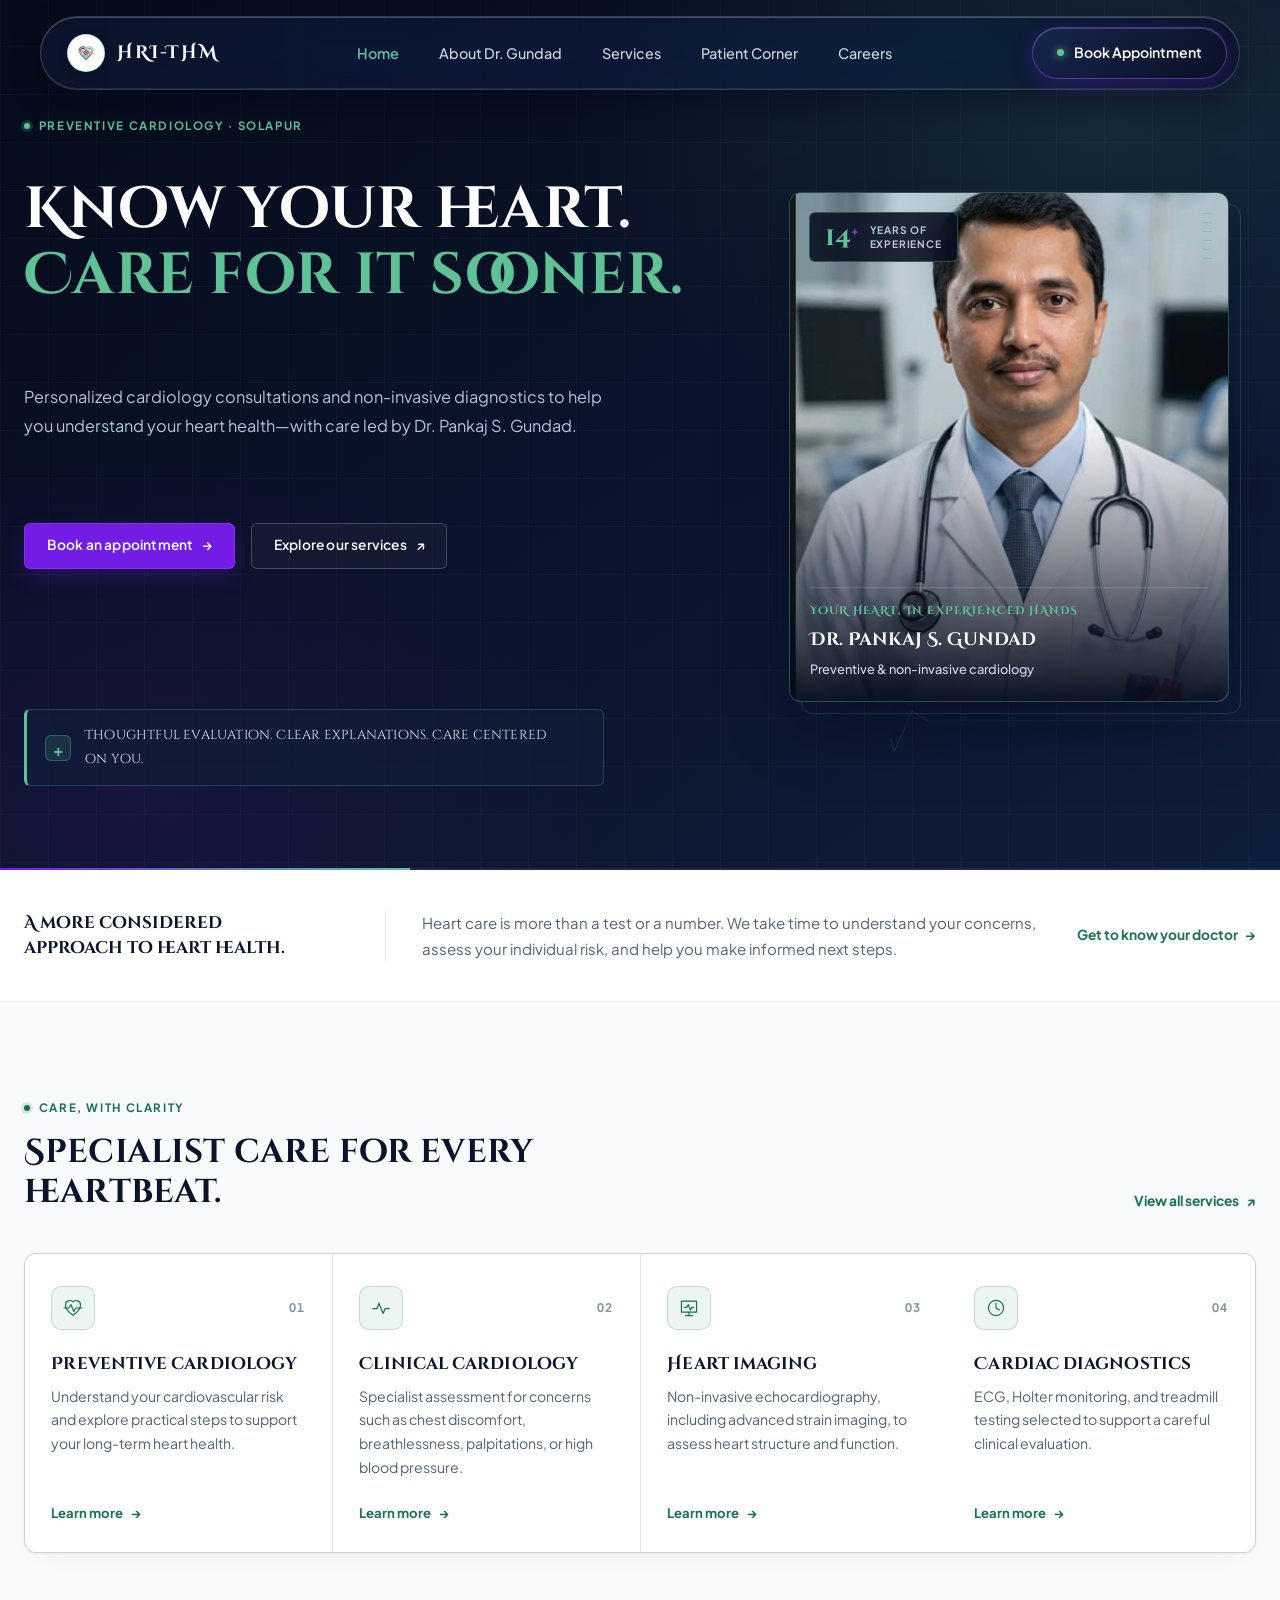
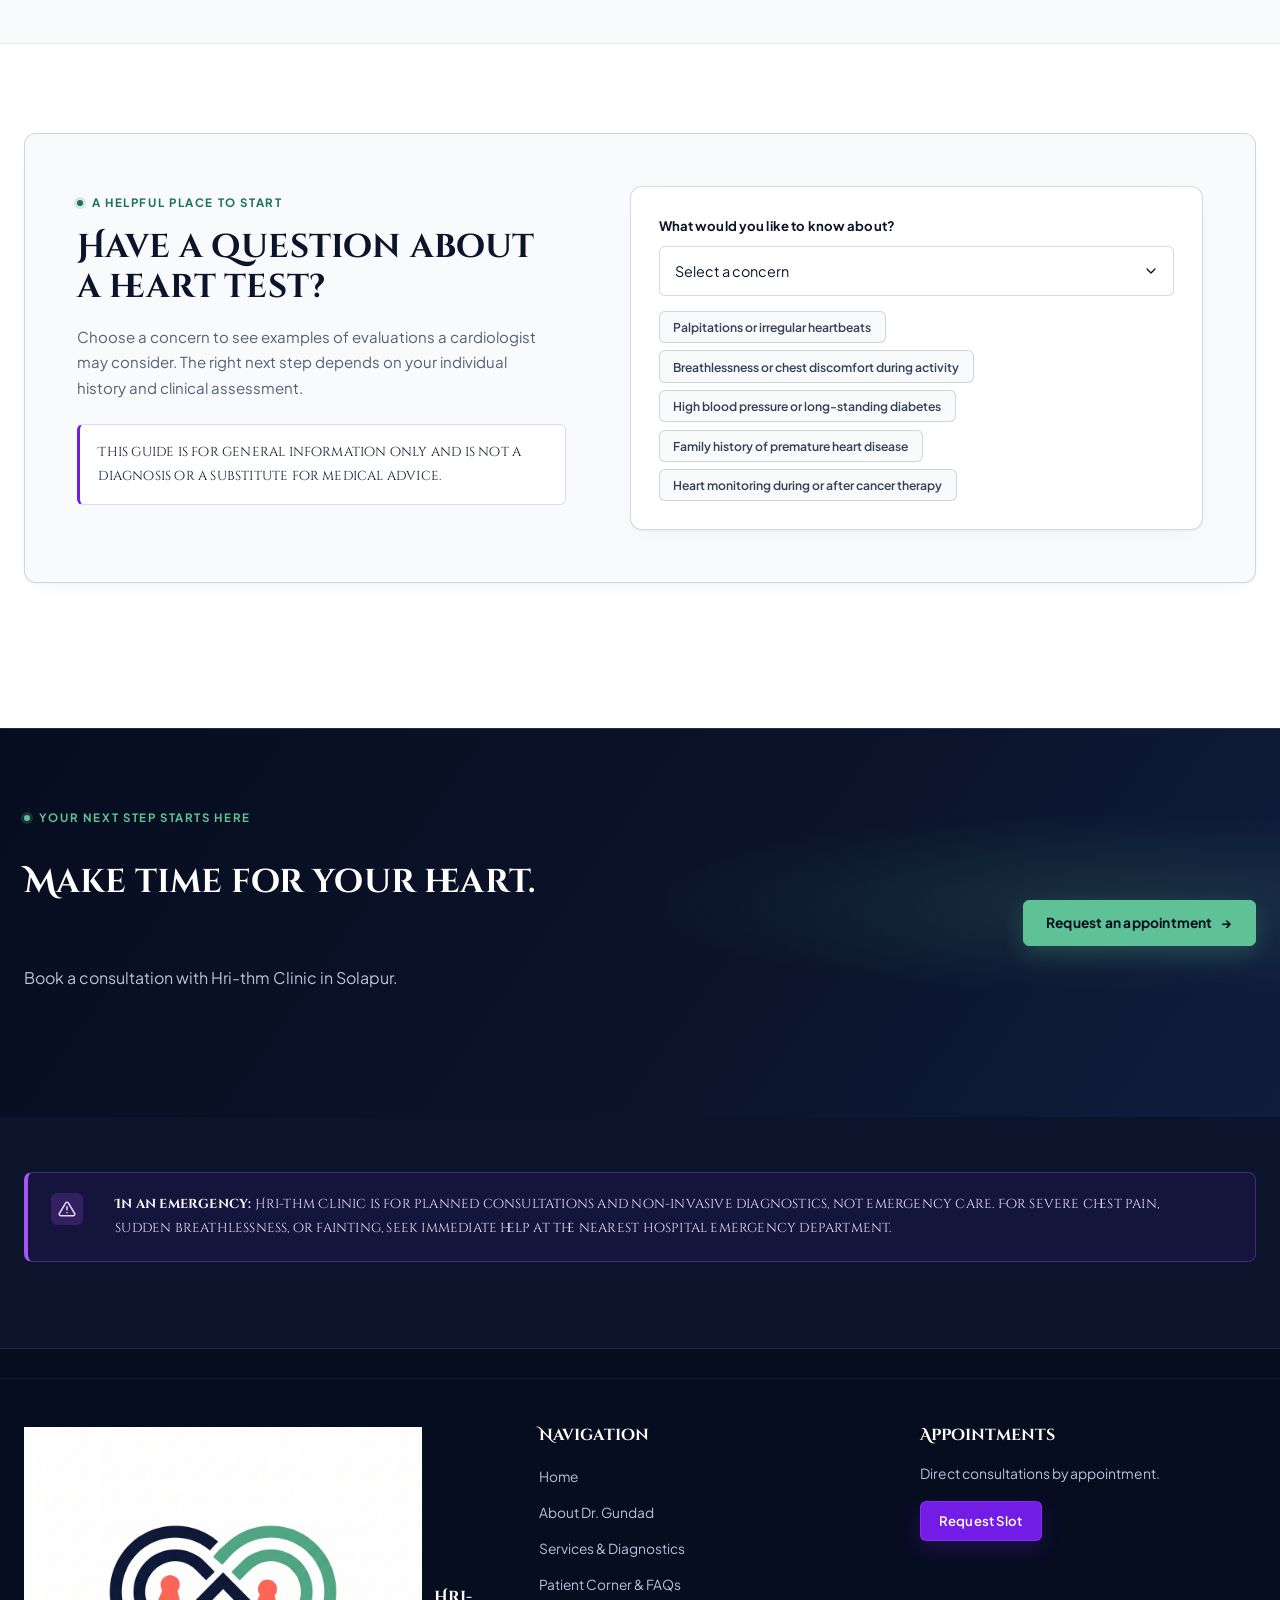
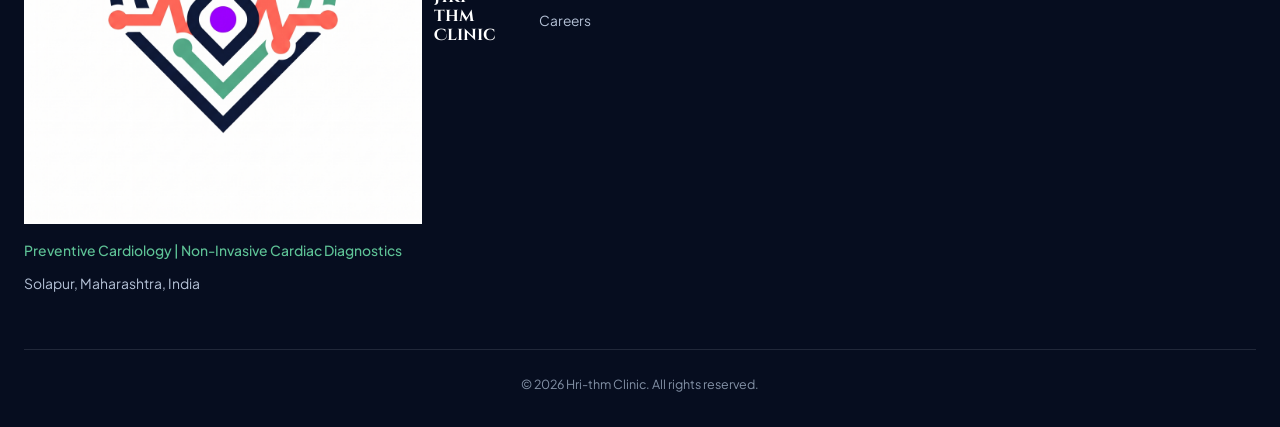
==== commit 565d8412: "Animations" ====
--- a/index.html
+++ b/index.html
@@ -23,18 +23,20 @@
           <path d="M0 130H340L370 130L392 88L416 168L442 42L468 182L490 112L510 130H880L910 130L932 95L955 162L980 54L1006 176L1026 116L1044 130H1440" />
         </svg>
       </div>
+      <br>
       <div class="container home-hero-grid">
         <div class="home-hero-copy">
-          <span class="home-eyebrow"><span class="eyebrow-dot"></span> Preventive cardiology · Solapur</span>
-          <h1>Know your heart.<br /><span>Care for it sooner.</span></h1>
-          <p>Personalized cardiology consultations and non-invasive diagnostics to help you understand your heart health—with care led by Dr. Pankaj S. Gundad.</p>
+          <span class="home-eyebrow"><span class="eyebrow-dot"></span> Preventive cardiology · Solapur</span><br /><br>
+          <h1>Know your heart.<br /><span>Care for it sooner.</span></h1><br><br>
+          <p>Personalized cardiology consultations and non-invasive diagnostics to help you understand your heart health—with care led by Dr. Pankaj S. Gundad.</p><br><br>
           <div class="home-hero-actions">
             <a href="book-appointment.html" class="btn btn-violet">Book an appointment <span aria-hidden="true">→</span></a>
             <a href="services.html" class="btn btn-ghost-light">Explore our services <span aria-hidden="true">↗</span></a>
           </div>
+          <br><br><br><br>
           <div class="home-hero-note important-note" role="note">
             <span class="note-mark" aria-hidden="true">+</span>
-            <span>Thoughtful evaluation. Clear explanations. Care centered on you.</span>
+            <span>Thoughtful evaluation. Clear explanations. Care centered on you.</span><br><br>
           </div>
         </div>
 
@@ -156,29 +158,32 @@
         </div>
       </div>
     </section>
-
+    <br><br>
     <section class="home-cta">
       <div class="container home-cta-inner">
         <div>
-          <span class="home-eyebrow"><span class="eyebrow-dot"></span> Your next step starts here</span>
-          <h2>Make time for your heart.</h2>
-          <p>Book a consultation with Hri-thm Clinic in Solapur.</p>
+          <span class="home-eyebrow"><span class="eyebrow-dot"></span> Your next step starts here</span><br><br>
+          <h2>Make time for your heart.</h2><br><br>
+          <p>Book a consultation with Hri-thm Clinic in Solapur.</p><br><br>
         </div>
         <a href="book-appointment.html" class="btn btn-light">Request an appointment <span aria-hidden="true">→</span></a>
       </div>
     </section>
-
-    <div class="home-emergency-section">
+    
+    <div class="home-emergency-section"><br><br>
       <div class="container home-emergency-wrap">
         <aside class="emergency-banner important-note" aria-label="Emergency notice">
           <span class="emergency-icon" aria-hidden="true">
             <svg viewBox="0 0 24 24" fill="none"><path d="M12 9v4m0 4h.01M10.29 3.86 1.82 18a2 2 0 0 0 1.71 3h16.94a2 2 0 0 0 1.71-3L13.71 3.86a2 2 0 0 0-3.42 0Z"/></svg>
           </span>
+          <br><br>
           <div>
             <strong>In an emergency:</strong> Hri-thm Clinic is for planned consultations and non-invasive diagnostics, not emergency care. For severe chest pain, sudden breathlessness, or fainting, seek immediate help at the nearest hospital emergency department.
           </div>
+          <br><br>
         </aside>
       </div>
+      <br><br>
     </div>
   </main>
 
--- a/css/styles.css
+++ b/css/styles.css
@@ -203,197 +203,262 @@
 }
 
 /* ==========================================================================
-   Site Header — Clinical Utility Bar + Sticky Minimal Navigation
+   Site Header — Floating Full-Pill Navbar with Selective Frosted Glass
    ========================================================================== */
-.site-header {
+#site-header {
   position: sticky;
+  top: 16px;
   z-index: 1000;
-  top: 0;
-  border-bottom: 1px solid var(--line-dark);
-  background: rgba(6, 13, 31, 0.94);
-  backdrop-filter: blur(18px);
-  -webkit-backdrop-filter: blur(18px);
-  transition: background 220ms ease, box-shadow 220ms ease, border-color 220ms ease;
-}
-
-.site-header.is-scrolled {
-  background: rgba(6, 13, 31, 0.98);
-  border-bottom-color: rgba(94, 194, 150, 0.24);
-  box-shadow: 0 12px 32px rgba(4, 9, 24, 0.24);
-}
-
-.clinical-utility-bar {
-  border-bottom: 1px solid rgba(255, 255, 255, 0.07);
-  background: rgba(4, 9, 22, 0.72);
-  color: var(--muted-light);
-  font-size: 0.72rem;
-  font-weight: 500;
-  letter-spacing: 0.04em;
-}
-
-.utility-bar-inner {
-  display: flex;
-  min-height: 34px;
+  padding: 0 clamp(14px, 3.5vw, 40px);
+  pointer-events: none;
+}
+
+.floating-nav-wrap {
+  position: relative;
+  max-width: 1340px;
+  margin: 0 auto;
+  pointer-events: auto;
+}
+
+/* Full-rounded Stadium Pill Container */
+.floating-nav-pill {
+  display: grid;
+  grid-template-columns: auto 1fr auto;
   align-items: center;
-  justify-content: space-between;
-  gap: 1rem;
-}
-
-.utility-meta {
+  gap: 1.5rem;
+  padding: 10px 12px 10px 26px;
+  border-radius: 9999px;
+
+  /* Selective Glass Gradient (solid edges, frosted translucent center) */
+  background: linear-gradient(
+    90deg,
+    rgba(11, 20, 43, 0.92) 0%,
+    rgba(17, 29, 59, 0.56) 24%,
+    rgba(17, 29, 59, 0.52) 76%,
+    rgba(11, 20, 43, 0.92) 100%
+  );
+  backdrop-filter: blur(22px) saturate(180%);
+  -webkit-backdrop-filter: blur(22px) saturate(180%);
+
+  /* Crisp Specular Glass Border & Depth Shadow */
+  border: 1px solid rgba(255, 255, 255, 0.16);
+  box-shadow:
+    0 14px 38px -8px rgba(3, 7, 18, 0.48),
+    inset 0 1px 0 0 rgba(255, 255, 255, 0.24),
+    inset 0 -1px 0 0 rgba(94, 194, 150, 0.14);
+
+  transition:
+    background 0.3s ease,
+    border-color 0.3s ease,
+    box-shadow 0.3s ease,
+    padding 0.3s ease;
+}
+
+/* Deeper contrast when scrolling over white/alabaster page sections */
+.floating-nav-wrap.is-scrolled .floating-nav-pill {
+  padding: 8px 10px 8px 24px;
+  background: linear-gradient(
+    90deg,
+    rgba(6, 13, 31, 0.95) 0%,
+    rgba(11, 20, 43, 0.82) 25%,
+    rgba(11, 20, 43, 0.82) 75%,
+    rgba(6, 13, 31, 0.95) 100%
+  );
+  border-color: rgba(94, 194, 150, 0.32);
+  box-shadow:
+    0 18px 44px -8px rgba(3, 7, 18, 0.62),
+    inset 0 1px 0 0 rgba(255, 255, 255, 0.22);
+}
+
+/* Left: Brand Emblem + Wordmark */
+.nav-brand {
   display: inline-flex;
   align-items: center;
-  gap: 0.55rem;
-}
-
-.utility-pulse {
-  width: 6px;
-  height: 6px;
+  gap: 12px;
+  text-decoration: none;
+  color: var(--clinical-white);
+}
+
+.nav-logo-badge {
+  display: grid;
+  place-items: center;
+  width: 38px;
+  height: 38px;
+  padding: 5px;
   border-radius: 50%;
-  background: var(--emerald-bright);
-  box-shadow: 0 0 0 3px rgba(94, 194, 150, 0.18);
-}
-
-.utility-location {
-  display: inline-flex;
-  align-items: center;
-  gap: 1rem;
-  color: #9FB0C9;
-}
-
-.utility-divider {
-  width: 1px;
-  height: 12px;
-  background: rgba(255, 255, 255, 0.16);
-}
-
-.nav-wrapper {
-  position: relative;
-  display: flex;
-  min-height: 74px;
-  align-items: center;
-  justify-content: space-between;
-  gap: 1.5rem;
-}
-
-.brand-logo {
-  display: inline-flex;
-  flex: 0 0 auto;
-  align-items: center;
-  gap: 0.8rem;
-  color: var(--text-light);
-  text-decoration: none;
-}
-
-.brand-mark {
-  display: grid;
-  width: 40px;
-  height: 40px;
-  padding: 4px;
-  place-items: center;
+  background: var(--clinical-white);
   border: 1px solid rgba(94, 194, 150, 0.45);
-  border-radius: 10px;
-  background: var(--clinical-white);
-  transition: transform 200ms ease, border-color 200ms ease;
-}
-
-.brand-logo:hover .brand-mark {
-  transform: translateY(-1px);
-  border-color: var(--emerald-bright);
-}
-
-.brand-mark img {
+  box-shadow: 0 2px 10px rgba(0, 0, 0, 0.22);
+  transition: transform 0.25s ease;
+}
+
+.nav-brand:hover .nav-logo-badge {
+  transform: scale(1.05);
+}
+
+.nav-logo {
   width: 100%;
   height: 100%;
   object-fit: contain;
 }
 
-.brand-mark-sm {
-  width: 36px;
-  height: 36px;
-  border-radius: 8px;
-}
-
-.brand-logo span:last-child {
-  font-size: 1.05rem;
+.nav-wordmark {
+  font-family: var(--font-heading);
+  font-size: 1.15rem;
   font-weight: 700;
-  letter-spacing: 0.03em;
-}
-
+  letter-spacing: 0.1em;
+  color: var(--text-light);
+}
+
+/* Center: Navigation Links */
 .nav-links {
   display: flex;
   align-items: center;
-  gap: clamp(1rem, 2vw, 1.9rem);
+  justify-content: center;
+  gap: clamp(1.25rem, 2.5vw, 2.35rem);
   margin: 0;
   padding: 0;
   list-style: none;
 }
 
-.nav-links a:not(.btn) {
+.nav-link {
   position: relative;
-  padding-block: 0.4rem;
-  color: #CFD9E8;
-  font-size: 0.84rem;
+  padding: 6px 4px;
+  color: rgba(248, 250, 252, 0.84);
+  font-family: var(--font-body);
+  font-size: 0.9rem;
+  font-weight: 500;
+  text-decoration: none;
+  transition: color 0.2s ease;
+}
+
+.nav-link:hover,
+.nav-link.active {
+  color: var(--emerald-bright);
+  font-weight: 600;
+}
+
+/* Right: Full-Pill CTA Button with Glowing Dot */
+.nav-actions {
+  display: inline-flex;
+  align-items: center;
+  gap: 8px;
+}
+
+.nav-pill-cta {
+  display: inline-flex;
+  align-items: center;
+  gap: 10px;
+  padding: 13px 24px;
+  border-radius: 9999px;
+  background: linear-gradient(135deg, #16254c 0%, #091126 100%);
+  border: 1px solid rgba(168, 85, 247, 0.45);
+  color: var(--clinical-white);
+  font-family: var(--font-body);
+  font-size: 0.88rem;
   font-weight: 600;
   text-decoration: none;
-  letter-spacing: 0.015em;
-  transition: color 180ms ease;
-}
-
-.nav-links a:not(.btn)::after {
-  position: absolute;
-  right: 0;
-  bottom: -2px;
-  left: 0;
-  height: 2px;
-  border-radius: 2px;
+  box-shadow:
+    0 6px 20px rgba(115, 28, 230, 0.25),
+    inset 0 1px 0 rgba(255, 255, 255, 0.18);
+  transition: all 0.25s ease;
+}
+
+.nav-pill-cta .cta-dot {
+  width: 7px;
+  height: 7px;
+  border-radius: 50%;
   background: var(--emerald-bright);
-  transform: scaleX(0);
-  transform-origin: left;
-  transition: transform 200ms ease;
-  content: "";
-}
-
-.nav-links a:not(.btn):hover,
-.nav-links a:not(.btn).active {
+  box-shadow: 0 0 8px var(--emerald-bright);
+}
+
+.nav-pill-cta:hover {
+  background: linear-gradient(135deg, var(--violet) 0%, var(--violet-hover) 100%);
+  border-color: rgba(216, 180, 254, 0.55);
   color: var(--clinical-white);
-}
-
-.nav-links a:not(.btn):hover::after,
-.nav-links a:not(.btn).active::after {
-  transform: scaleX(1);
+  transform: translateY(-1px);
+  box-shadow: 0 10px 26px rgba(115, 28, 230, 0.42);
 }
 
 .nav-toggle {
   display: none;
-  width: 42px;
-  height: 42px;
-  padding: 9px;
-  border: 1px solid rgba(94, 194, 150, 0.35);
-  border-radius: var(--radius-xs);
-  background: var(--navy-raised);
-  cursor: pointer;
-}
-
-.nav-toggle span {
-  display: block;
-  width: 100%;
-  height: 1.5px;
-  margin: 5px 0;
-  border-radius: 2px;
-  background: var(--text-light);
-  transition: transform 200ms ease, opacity 200ms ease;
-}
-
-.site-header.mobile-nav-open .nav-toggle span:nth-child(1) {
-  transform: translateY(6.5px) rotate(45deg);
-}
-
-.site-header.mobile-nav-open .nav-toggle span:nth-child(2) {
-  opacity: 0;
-}
-
-.site-header.mobile-nav-open .nav-toggle span:nth-child(3) {
-  transform: translateY(-6.5px) rotate(-45deg);
+}
+
+/* Pull both home and inner heroes smoothly underneath the floating pill */
+.home-hero,
+.page-hero {
+  padding-top: calc(clamp(3.5rem, 6.5vw, 5.75rem) + 76px);
+  margin-top: -76px;
+}
+
+@media (max-width: 920px) {
+  .floating-nav-pill {
+    grid-template-columns: auto auto;
+    justify-content: space-between;
+    padding: 8px 10px 8px 18px;
+  }
+
+  .nav-links {
+    position: absolute;
+    top: calc(100% + 10px);
+    left: 0;
+    right: 0;
+    display: none;
+    flex-direction: column;
+    align-items: stretch;
+    gap: 0.25rem;
+    padding: 1rem;
+    border-radius: 24px;
+    background: rgba(6, 13, 31, 0.95);
+    backdrop-filter: blur(22px);
+    -webkit-backdrop-filter: blur(22px);
+    border: 1px solid rgba(94, 194, 150, 0.3);
+    box-shadow: 0 24px 48px rgba(3, 7, 18, 0.65);
+  }
+
+  .floating-nav-wrap.mobile-nav-open .nav-links {
+    display: flex;
+  }
+
+  .nav-link {
+    padding: 0.75rem 1rem;
+    border-radius: 12px;
+  }
+
+  .nav-pill-cta {
+    padding: 10px 16px;
+    font-size: 0.82rem;
+  }
+
+  .nav-toggle {
+    display: inline-flex;
+    flex-direction: column;
+    justify-content: center;
+    gap: 5px;
+    width: 40px;
+    height: 40px;
+    border-radius: 50%;
+    background: rgba(255, 255, 255, 0.08);
+    border: 1px solid rgba(255, 255, 255, 0.16);
+    cursor: pointer;
+    padding: 0 10px;
+  }
+
+  .nav-toggle span {
+    display: block;
+    width: 100%;
+    height: 1.5px;
+    background: var(--clinical-white);
+    transition: transform 0.2s ease;
+  }
+
+  .floating-nav-wrap.mobile-nav-open .nav-toggle span:nth-child(1) {
+    transform: translateY(3.25px) rotate(45deg);
+  }
+
+  .floating-nav-wrap.mobile-nav-open .nav-toggle span:nth-child(2) {
+    transform: translateY(-3.25px) rotate(-45deg);
+  }
 }
 
 /* ==========================================================================
@@ -2287,6 +2352,224 @@
   }
 }
 
+/* ==========================================================================
+   Interactive Motion & Micro-Animations
+   ========================================================================== */
+
+/* 1. Live ECG Trace Animation (Hero & Footer) */
+.hero-ecg-bg path,
+.footer-ecg-rule path {
+  stroke-dasharray: 1600;
+  stroke-dashoffset: 1600;
+  animation: ecgPulseDraw 5.5s cubic-bezier(0.4, 0, 0.2, 1) infinite;
+}
+
+@keyframes ecgPulseDraw {
+  0% {
+    stroke-dashoffset: 1600;
+    opacity: 0.2;
+  }
+  45% {
+    stroke-dashoffset: 0;
+    opacity: 0.9;
+  }
+  80% {
+    stroke-dashoffset: 0;
+    opacity: 0.7;
+  }
+  100% {
+    stroke-dashoffset: -1600;
+    opacity: 0.2;
+  }
+}
+
+/* 2. Eyebrow & CTA Dot Heartbeat Pulse */
+.eyebrow-dot,
+.nav-pill-cta .cta-dot {
+  animation: clinicalHeartbeat 2.4s ease-in-out infinite;
+}
+
+@keyframes clinicalHeartbeat {
+  0%, 100% {
+    transform: scale(1);
+    box-shadow: 0 0 0 0 rgba(94, 194, 150, 0.55);
+  }
+  18% {
+    transform: scale(1.3);
+    box-shadow: 0 0 0 6px rgba(94, 194, 150, 0);
+  }
+  34% {
+    transform: scale(1.05);
+  }
+  48% {
+    transform: scale(1.24);
+    box-shadow: 0 0 0 8px rgba(94, 194, 150, 0);
+  }
+}
+
+/* 3. Hero Entrance Choreography (Immediate on Load) */
+.home-hero-copy > * {
+  opacity: 0;
+  transform: translateY(20px);
+  animation: heroFadeUp 0.75s cubic-bezier(0.22, 1, 0.36, 1) forwards;
+}
+
+.home-hero-copy .home-eyebrow { animation-delay: 0.08s; }
+.home-hero-copy h1 { animation-delay: 0.18s; }
+.home-hero-copy > p { animation-delay: 0.28s; }
+.home-hero-copy .home-hero-actions { animation-delay: 0.38s; }
+.home-hero-copy .home-hero-note { animation-delay: 0.48s; }
+
+.home-hero-visual {
+  opacity: 0;
+  transform: translateY(24px) scale(0.98);
+  animation: heroVisualIn 0.9s cubic-bezier(0.22, 1, 0.36, 1) 0.22s forwards;
+}
+
+@keyframes heroFadeUp {
+  to {
+    opacity: 1;
+    transform: translateY(0);
+  }
+}
+
+@keyframes heroVisualIn {
+  to {
+    opacity: 1;
+    transform: translateY(0) scale(1);
+  }
+}
+
+/* Floating Ambient Depth on Experience Stamp & Portrait Frame */
+.experience-stamp {
+  animation: floatBadge 5s ease-in-out infinite;
+}
+
+.visual-accent {
+  transition: transform 0.5s cubic-bezier(0.22, 1, 0.36, 1);
+}
+
+.home-hero-visual:hover .visual-accent {
+  transform: translate(6px, 6px);
+}
+
+.portrait-frame img {
+  transition: transform 0.8s cubic-bezier(0.22, 1, 0.36, 1);
+}
+
+.home-hero-visual:hover .portrait-frame img {
+  transform: scale(1.03);
+}
+
+@keyframes floatBadge {
+  0%, 100% { transform: translateY(0px); }
+  50% { transform: translateY(-6px); }
+}
+
+/* 4. Scroll-Triggered Reveal System */
+.reveal-on-scroll {
+  opacity: 0;
+  transform: translateY(28px);
+  transition:
+    opacity 0.7s cubic-bezier(0.22, 1, 0.36, 1),
+    transform 0.7s cubic-bezier(0.22, 1, 0.36, 1);
+  transition-delay: var(--reveal-delay, 0ms);
+  will-change: opacity, transform;
+}
+
+.reveal-on-scroll.is-visible {
+  opacity: 1;
+  transform: translateY(0);
+}
+
+/* 5. Interactive Service Cards & Magnetic Arrow Micro-interactions */
+.home-service-card,
+.service-card,
+.principle-card {
+  transition:
+    transform 0.35s cubic-bezier(0.22, 1, 0.36, 1),
+    background-color 0.25s ease,
+    border-color 0.25s ease,
+    box-shadow 0.35s cubic-bezier(0.22, 1, 0.36, 1);
+}
+
+.home-service-icon,
+.service-card-icon {
+  transition:
+    transform 0.35s cubic-bezier(0.34, 1.56, 0.64, 1),
+    background-color 0.25s ease,
+    color 0.25s ease;
+}
+
+.home-service-card:hover .home-service-icon,
+.service-card:hover .service-card-icon {
+  transform: scale(1.1) rotate(-4deg);
+  background: var(--emerald);
+  color: var(--clinical-white);
+}
+
+/* Arrow Glide on Hover */
+.btn span[aria-hidden="true"],
+.text-link span[aria-hidden="true"],
+.intro-link span[aria-hidden="true"],
+.home-service-card a span[aria-hidden="true"] {
+  display: inline-block;
+  transition: transform 0.25s cubic-bezier(0.22, 1, 0.36, 1);
+}
+
+.btn:hover span[aria-hidden="true"],
+.text-link:hover span[aria-hidden="true"],
+.intro-link:hover span[aria-hidden="true"],
+.home-service-card a:hover span[aria-hidden="true"] {
+  transform: translateX(4px);
+}
+
+/* 6. Button Shimmer Sweep */
+.btn-violet,
+.nav-pill-cta {
+  position: relative;
+  overflow: hidden;
+}
+
+.btn-violet::before,
+.nav-pill-cta::before {
+  content: "";
+  position: absolute;
+  top: 0;
+  left: -100%;
+  width: 60%;
+  height: 100%;
+  background: linear-gradient(
+    90deg,
+    transparent,
+    rgba(255, 255, 255, 0.22),
+    transparent
+  );
+  transform: skewX(-20deg);
+  transition: left 0.65s ease;
+}
+
+.btn-violet:hover::before,
+.nav-pill-cta:hover::before {
+  left: 140%;
+}
+
+/* 7. Scroll Progress Line Inside Floating Pill */
+.nav-scroll-progress {
+  position: absolute;
+  bottom: 0;
+  left: 28px;
+  right: 28px;
+  height: 2px;
+  border-radius: 999px;
+  background: linear-gradient(90deg, var(--violet-bright), var(--emerald-bright));
+  transform: scaleX(0);
+  transform-origin: left;
+  opacity: 0.85;
+  pointer-events: none;
+}
+
+
 @media (prefers-reduced-motion: reduce) {
   *,
   *::before,
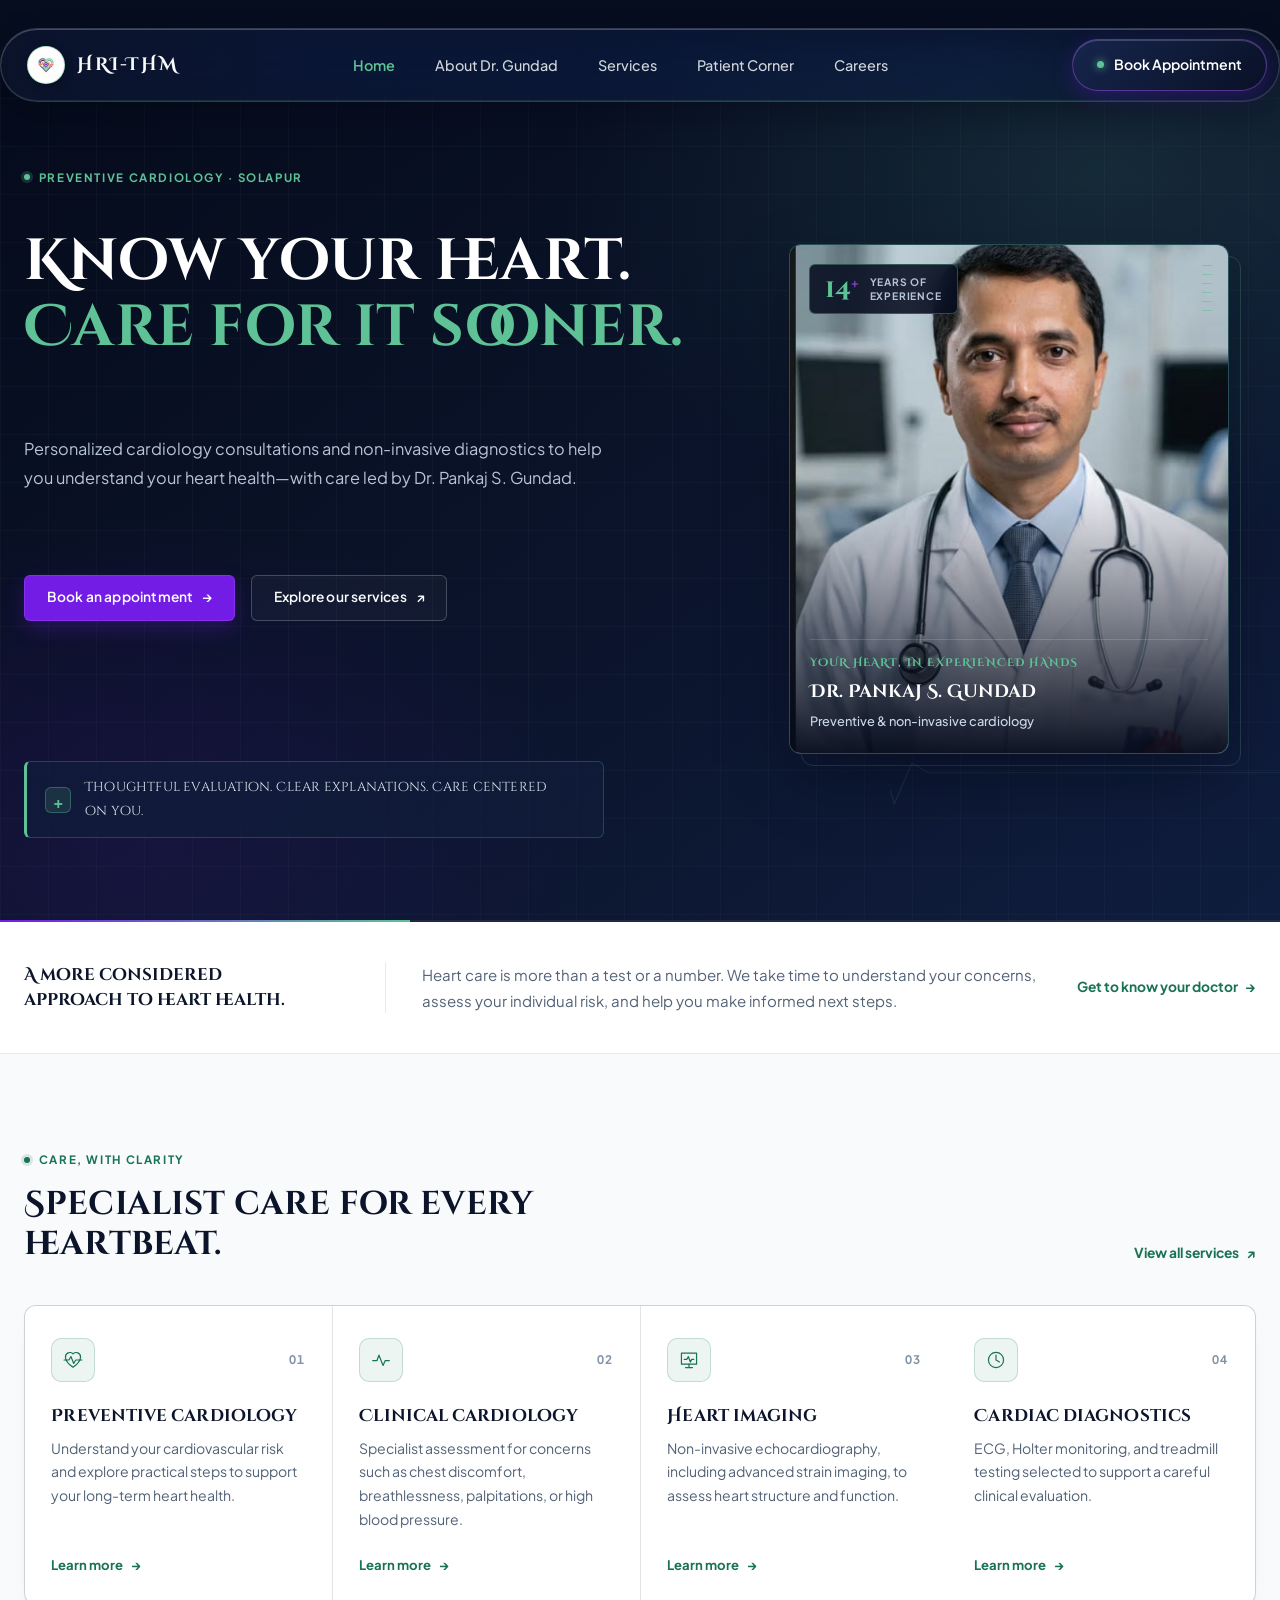
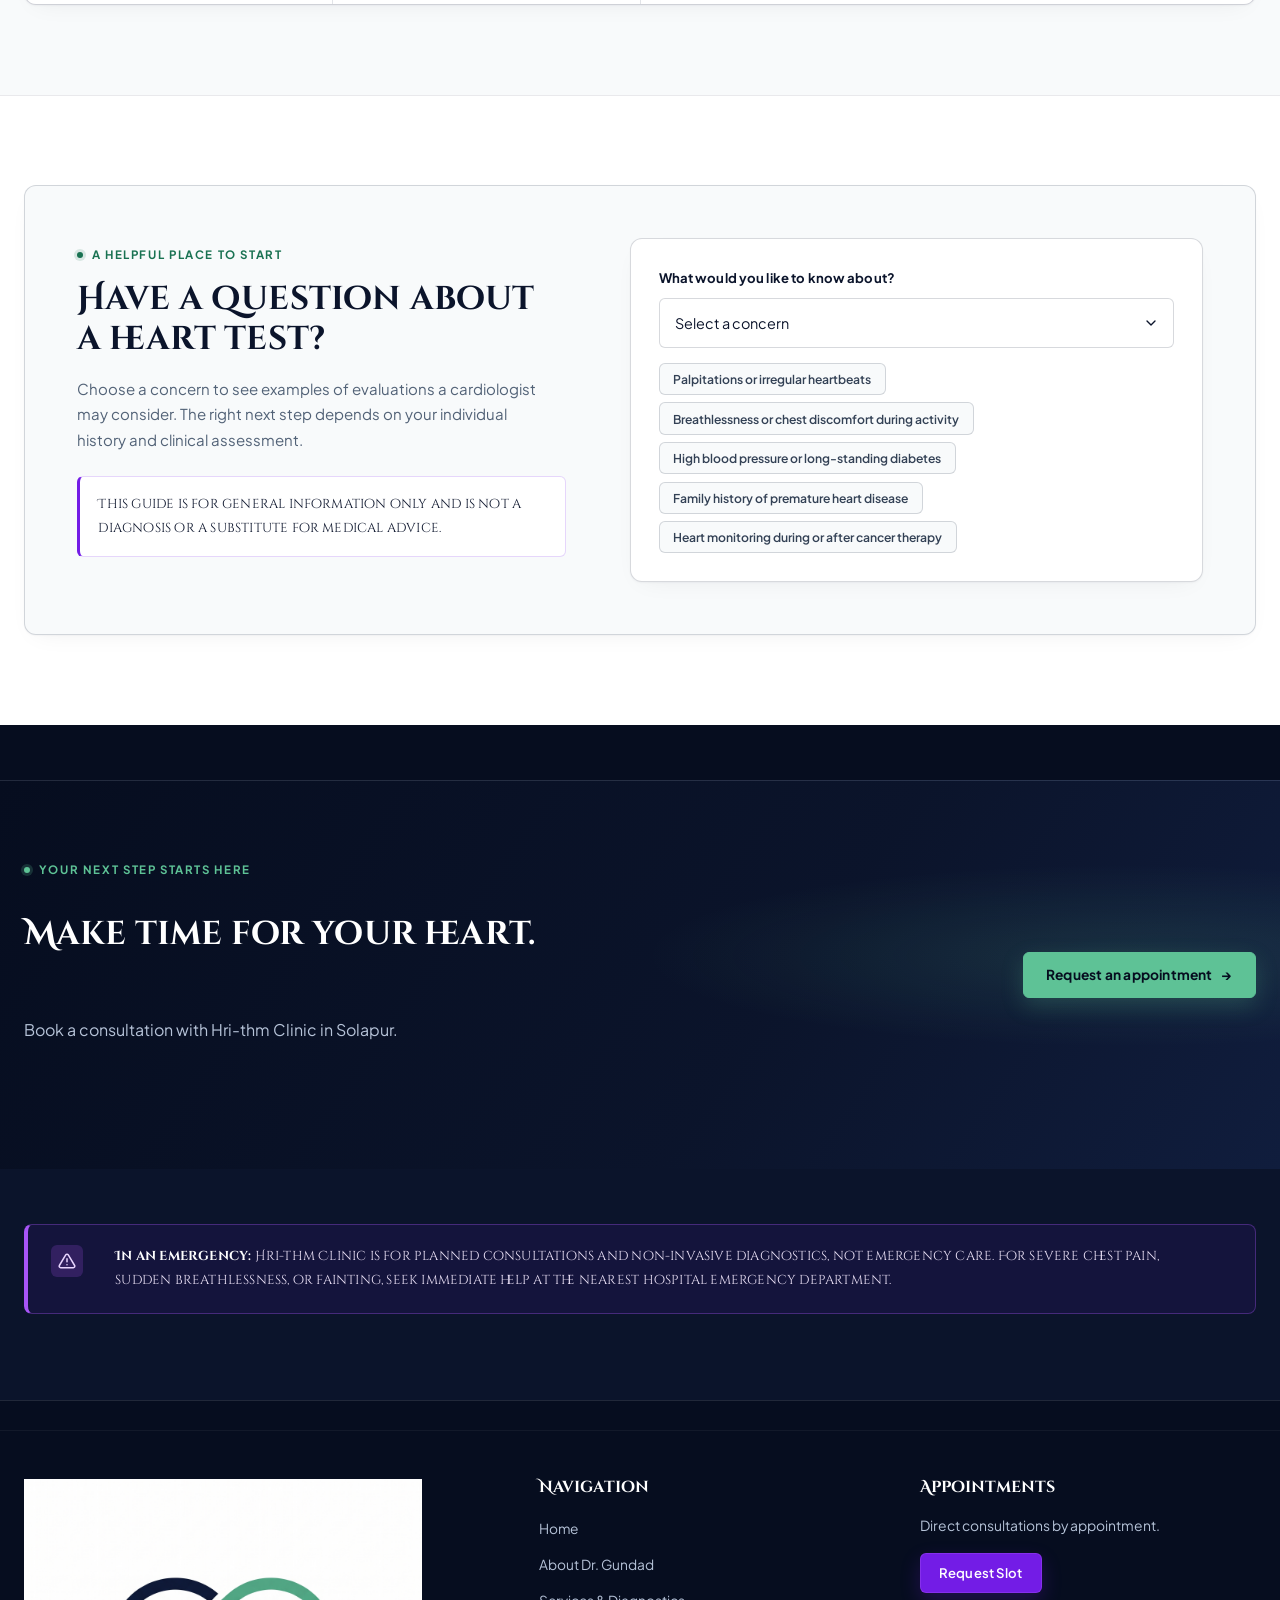
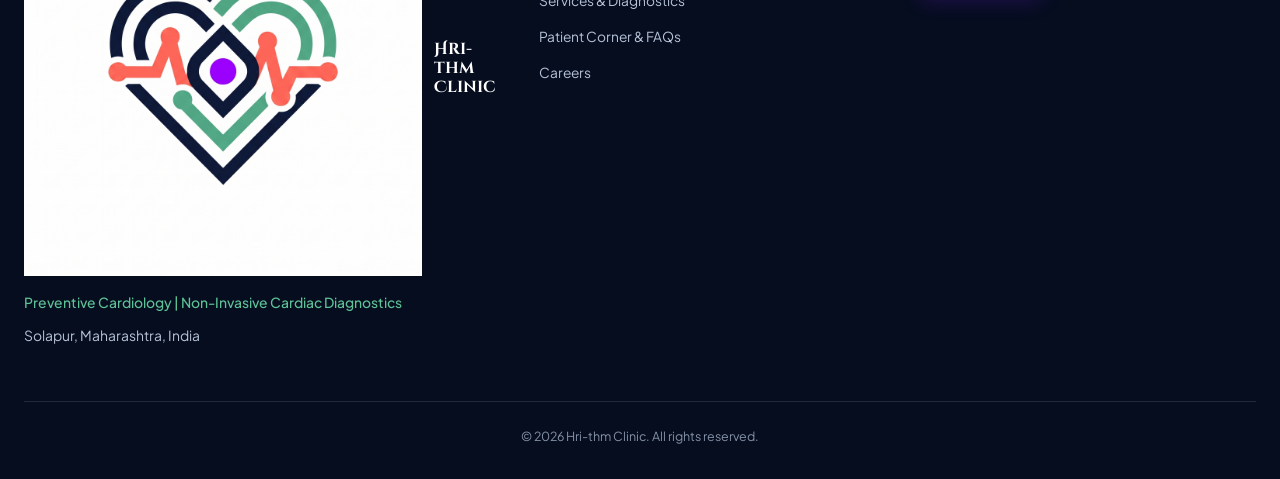
==== commit 62985620: "Translate feature using google translate" ====
--- a/index.html
+++ b/index.html
@@ -16,6 +16,14 @@
   <a class="skip-link" href="#main-content">Skip to content</a>
   <div id="site-header"></div>
 
+    <!-- Place this where you want the translation trigger to appear (e.g., in your navbar or footer) -->
+    <button id="translate-btn" class="btn btn-ghost-light btn-sm" type="button">
+      <span>🌐 Translate / ಭಾಷಾಂತರಿಸಿ</span>
+    </button>
+
+    <!-- Hidden container where Google Translate will render its dropdown -->
+    <div id="google_translate_element" style="display: none;"></div>
+    
   <main id="main-content">
     <section class="home-hero">
       <div class="hero-ecg-bg" aria-hidden="true">
@@ -190,5 +198,15 @@
   <div id="site-footer"></div>
   <script src="assets/main.js"></script>
   <script src="assets/test-finder.js"></script>
+  <script type="text/javascript">
+    function googleTranslateElementInit() {
+      new google.translate.TranslateElement({
+        pageLanguage: 'en',
+        includedLanguages: 'hi,mr,en,kn', // Specify the languages you want to support
+        layout: google.translate.TranslateElement.InlineLayout.SIMPLE
+      }, 'google_translate_element');
+    }
+  </script>
+  <script type="text/javascript" src="//translate.google.com/translate_a/element.js?cb=googleTranslateElementInit"></script>
 </body>
 </html>
--- a/css/styles.css
+++ b/css/styles.css
@@ -89,7 +89,7 @@
   min-width: 320px;
   margin: 0;
   overflow-x: hidden;
-  background: var(--clinical-white);
+  background: var(--navy-deep); /* Changed from --clinical-white to dark navy */
   color: var(--text-dark);
   font-family: var(--font-body);
   font-size: 16px;
@@ -206,11 +206,14 @@
    Site Header — Floating Full-Pill Navbar with Selective Frosted Glass
    ========================================================================== */
 #site-header {
-  position: sticky;
-  top: 16px;
+  position: sticky !important;
+  top: 0 !important;
+  padding-top: 12px !important;
   z-index: 1000;
-  padding: 0 clamp(14px, 3.5vw, 40px);
-  pointer-events: none;
+}
+/*Push the floating navbar down when Google Translate bar is active*/
+body.translate-active #site-header {
+  top: 56px !important; /* 40px translate banner height + 16px gap */
 }
 
 .floating-nav-wrap {
@@ -2579,3 +2582,130 @@
     animation-duration: 0.01ms !important;
   }
 }
+
+
+/* ==========================================================================
+   Google Translate Pill Widget Styling
+   ========================================================================== */
+#google_translate_element {
+  display: inline-flex;
+  align-items: center;
+}
+
+/* Hide Google's default branding/watermark text */
+.goog-logo-link,
+.goog-te-gadget img,
+.VIpgJd-ZVi9od-ORHb-OEVmcd {
+  display: none !important;
+}
+
+.goog-te-gadget {
+  font-size: 0 !important;
+  color: transparent !important;
+}
+
+/* Style the dropdown menu to match your dark pill theme */
+.goog-te-combo {
+  padding: 8px 14px;
+  border-radius: 9999px;
+  background: rgba(255, 255, 255, 0.08);
+  border: 1px solid rgba(255, 255, 255, 0.18);
+  color: var(--text-light) !important;
+  font-family: var(--font-body);
+  font-size: 0.82rem;
+  font-weight: 500;
+  outline: none;
+  cursor: pointer;
+  transition: all 0.2s ease;
+}
+
+.goog-te-combo:hover {
+  background: rgba(255, 255, 255, 0.14);
+  border-color: var(--emerald-bright);
+}
+
+.goog-te-combo option {
+  background: var(--navy-deep);
+  color: #FFFFFF;
+}
+/* ==========================================================================
+   Google Translate Widget Cleanup & Header Position Fix
+   ========================================================================== */
+
+/* 1. Pull the header back up to the top */
+#site-header {
+  position: sticky !important;
+  top: 12px !important; /* Adjust closer to the top edge */
+}
+
+/* 2. Hide Google Translate branding icons/images completely */
+.goog-logo-link,
+.goog-te-gadget img,
+.VIpgJd-ZVi9od-ORHb-OEVmcd {
+  display: none !important;
+}
+
+/* 3. Style the translate gadget container to sit neatly inside the pill */
+#google_translate_element {
+  display: inline-flex;
+  align-items: center;
+}
+
+.goog-te-gadget {
+  font-size: 0 !important; /* Hide text like "Powered by Google Translate" */
+  color: transparent !important;
+}
+
+/* Compact Dark Select Dropdown */
+.goog-te-combo {
+  padding: 6px 12px;
+  border-radius: 9999px;
+  background: rgba(255, 255, 255, 0.06);
+  border: 1px solid rgba(255, 255, 255, 0.14);
+  color: var(--text-light) !important;
+  font-family: var(--font-body);
+  font-size: 0.8rem;
+  font-weight: 500;
+  outline: none;
+  cursor: pointer;
+  transition: all 0.2s ease;
+}
+
+.goog-te-combo:hover {
+  background: rgba(255, 255, 255, 0.1);
+  border-color: var(--emerald-bright);
+}
+
+.goog-te-combo option {
+  background: var(--navy-deep);
+  color: #FFFFFF;
+}
+/* ==========================================================================
+   Remove Google Translate Top Gap / White Space
+   ========================================================================== */
+
+/* 1. Completely hide Google's translation banner frame */
+.goog-te-banner-frame,
+.goog-te-banner-frame.skiptranslate,
+iframe.goog-te-banner-frame {
+  display: none !important;
+  visibility: hidden !important;
+  height: 0 !important;
+  width: 0 !important;
+  position: absolute !important;
+  top: -9999px !important;
+}
+
+/* 2. Neutralize the body offset that Google scripts try to impose */
+html, body {
+  top: 0 !important;
+  position: static !important;
+  margin-top: 0 !important;
+}
+
+/* 3. Lock your floating navigation header to the top */
+#site-header {
+  position: sticky !important;
+  top: 16px !important;
+  margin-top: 0 !important;
+}
